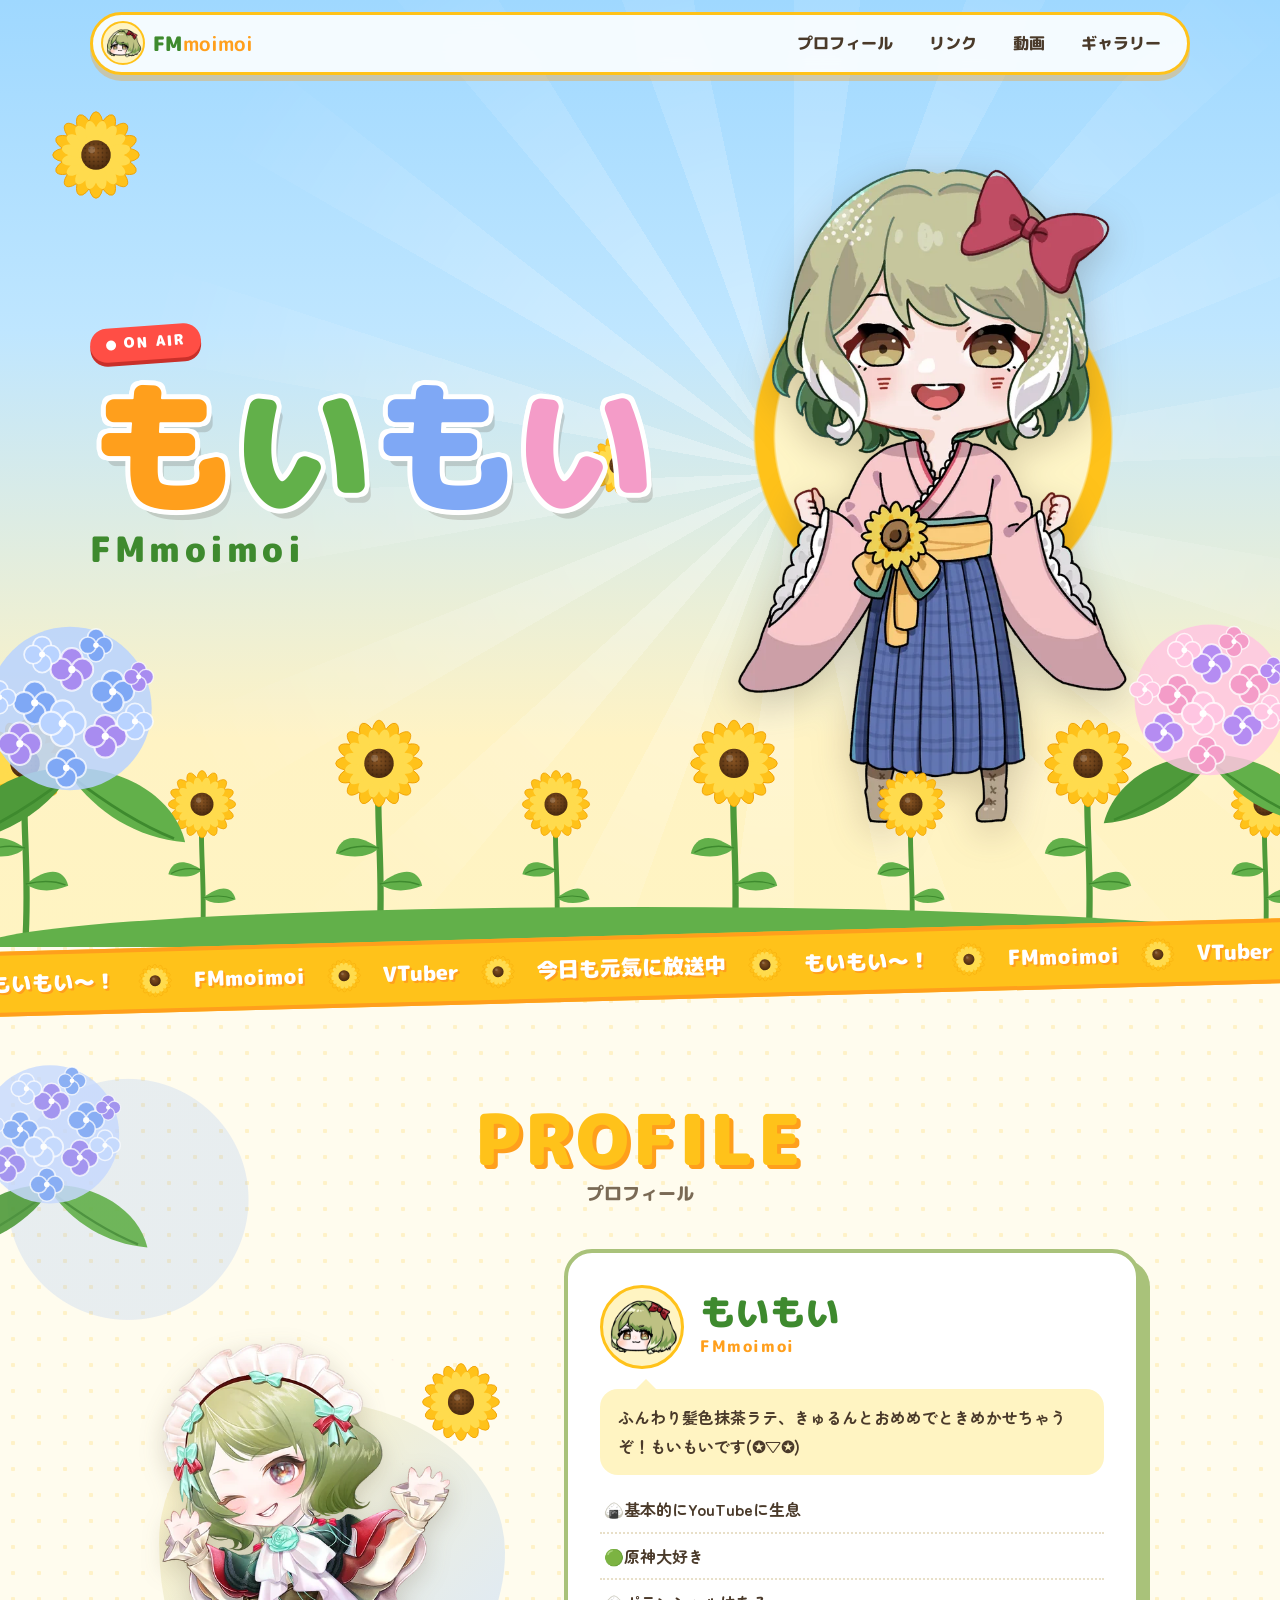
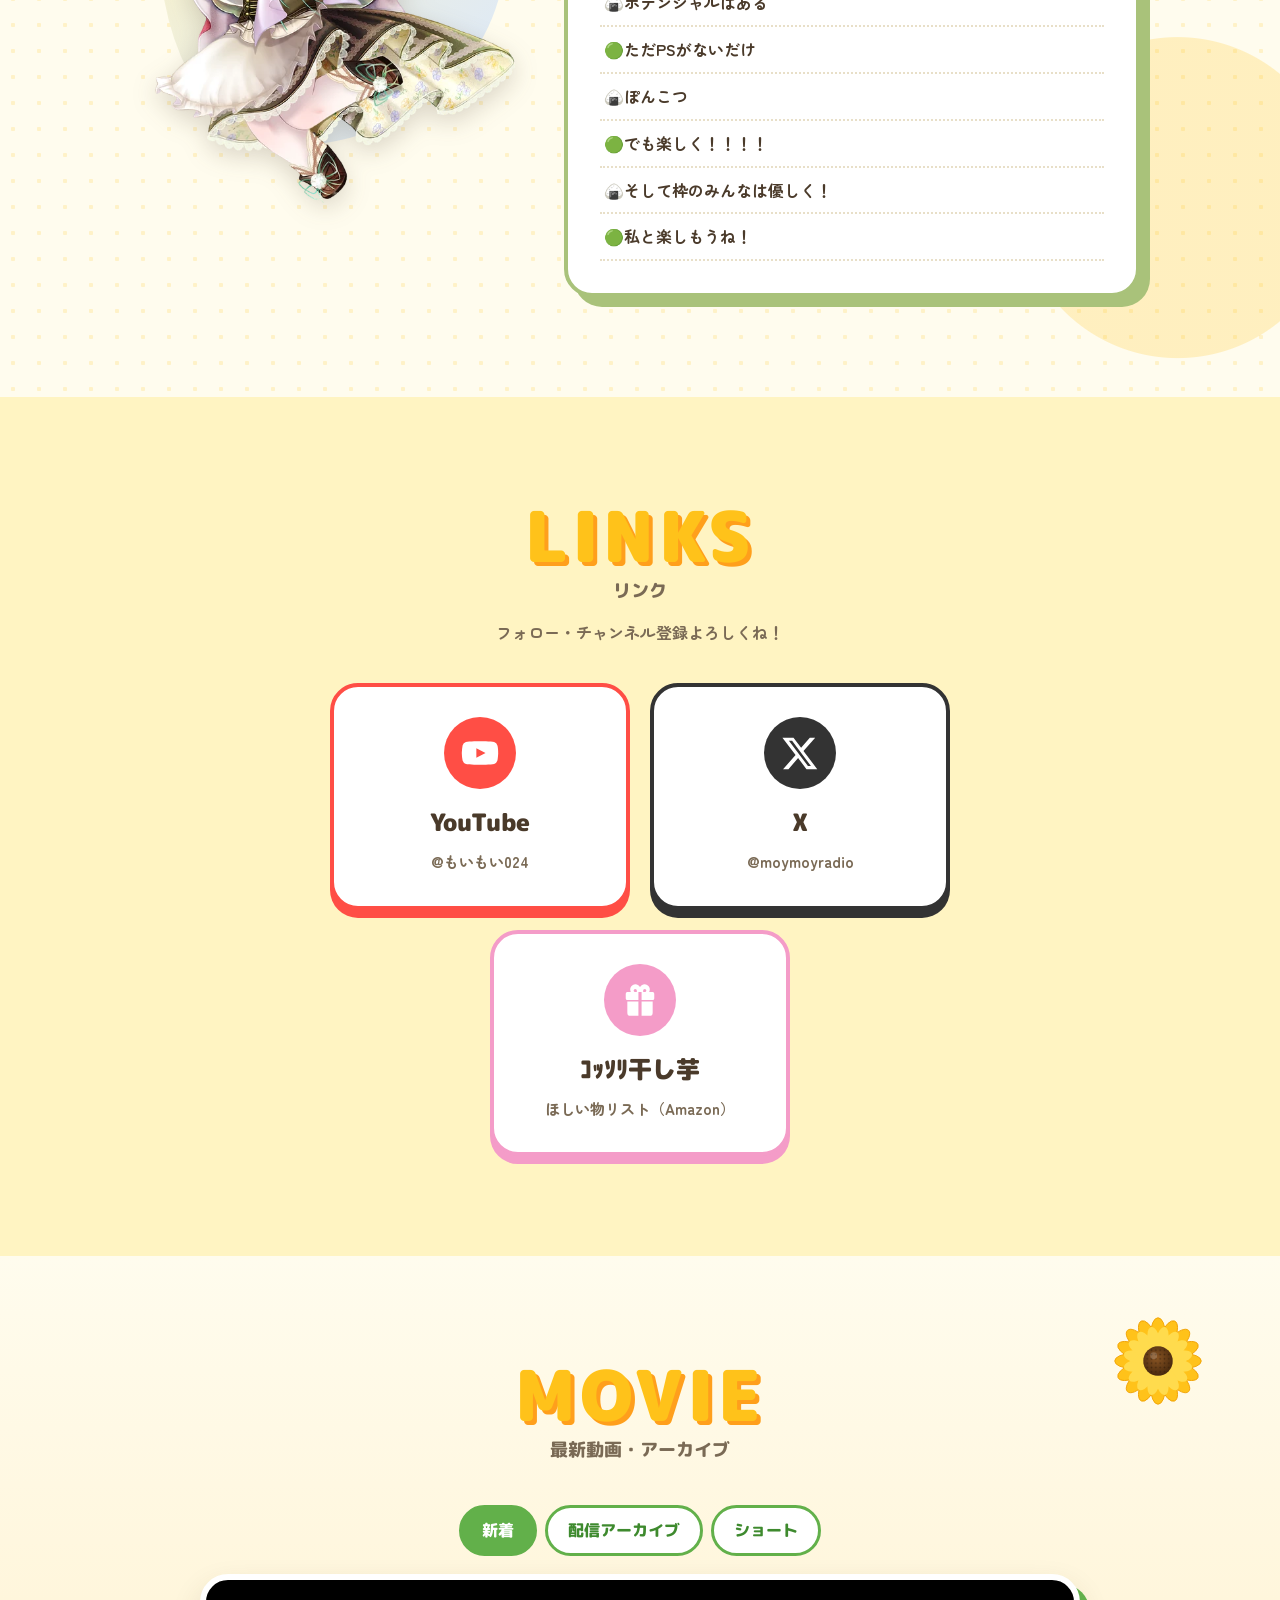
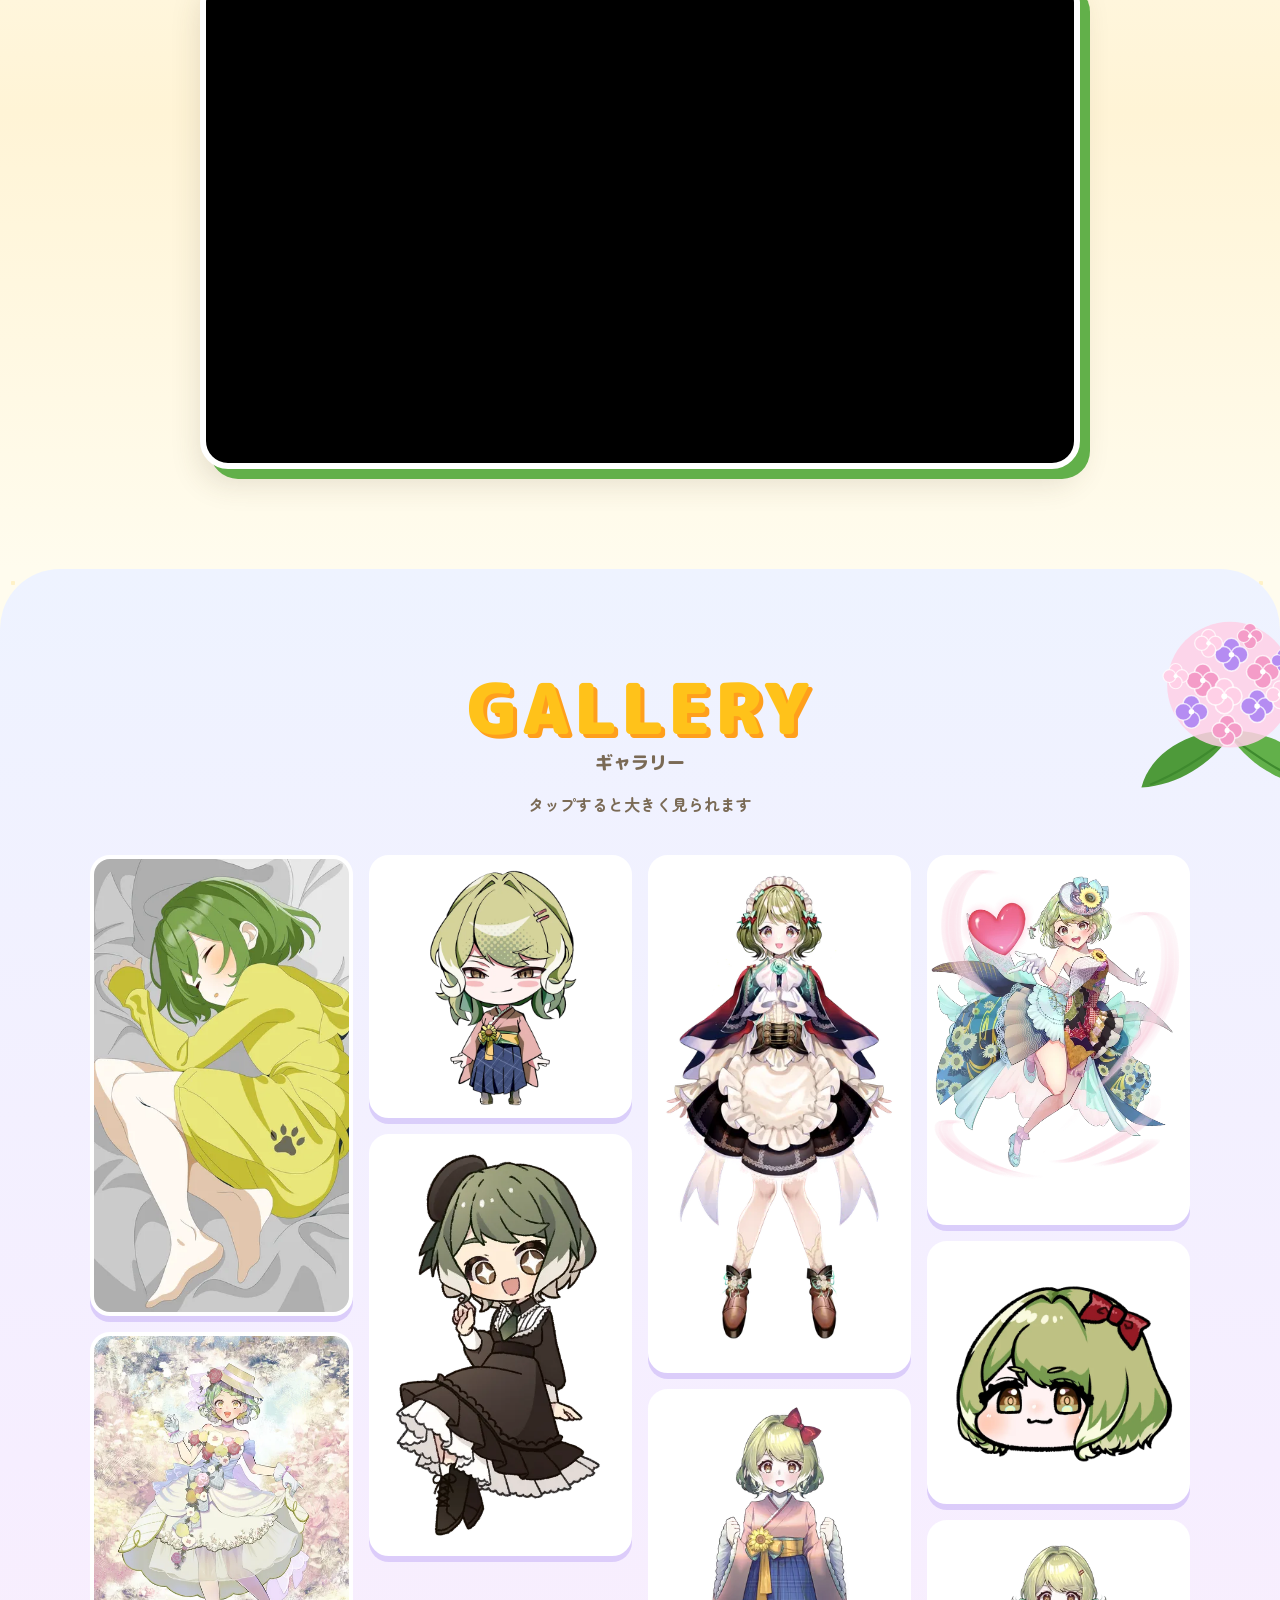
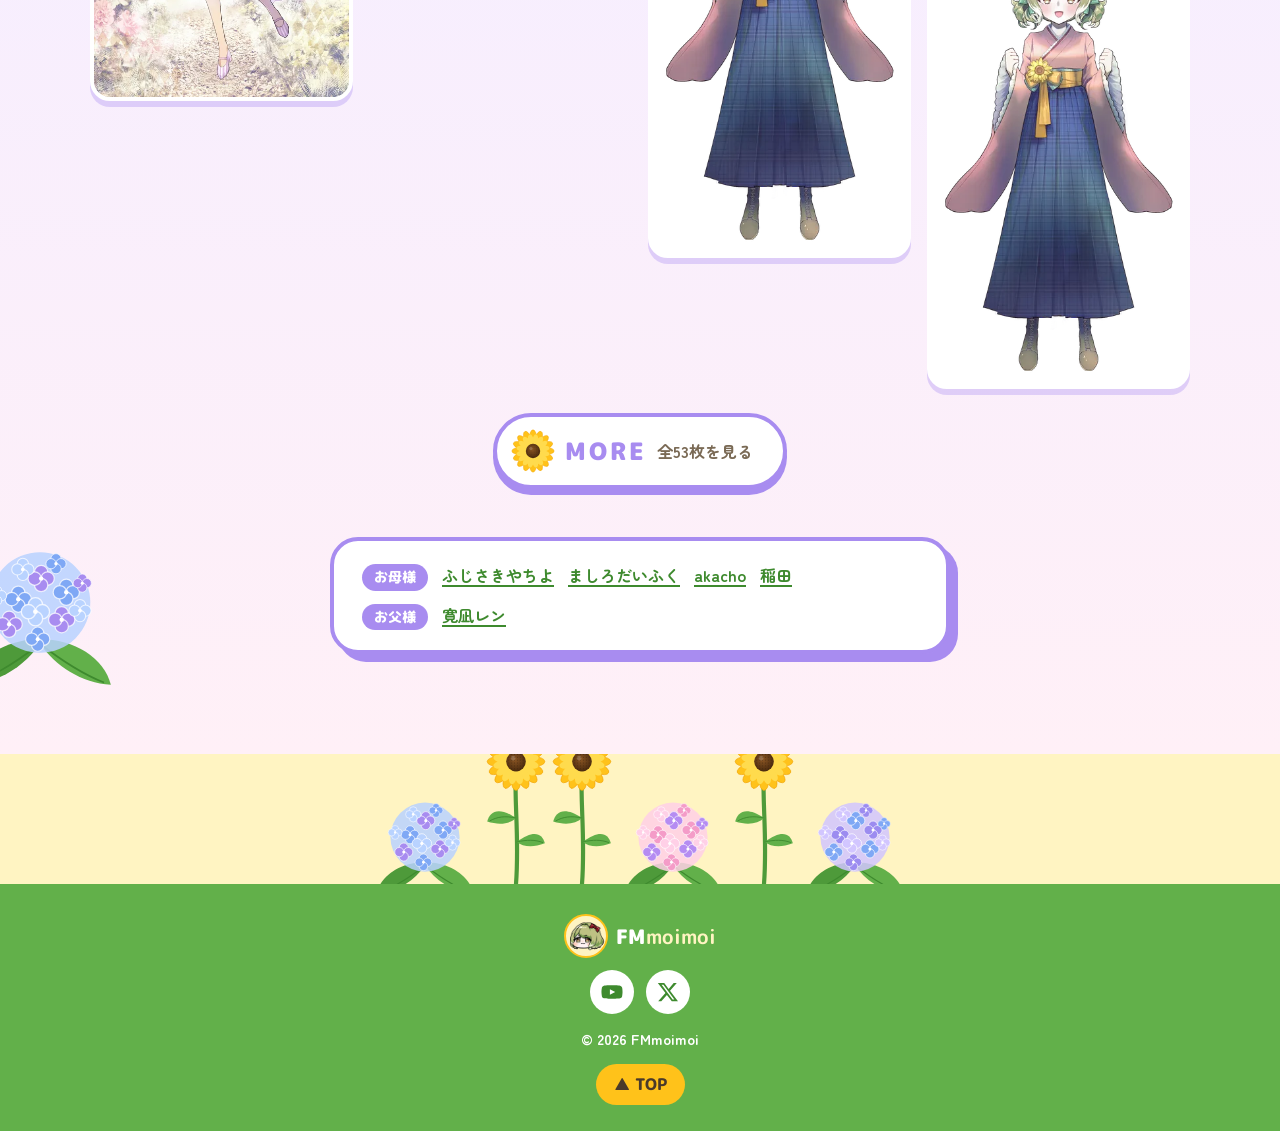
==== index.html @ 2fd73c46 "iPhoneの画面の上下まで背景を広げる Co-Authored-By: Claude Opus 5.5 <noreply@anthropic.com>" ====
<!DOCTYPE html>
<html lang="ja">
<head>
  <meta charset="UTF-8">
  <meta name="viewport" content="width=device-width, initial-scale=1.0, viewport-fit=cover">
  <title>もいもい -FMmoimoi- 公式サイト</title>
  <meta name="description" content="VTuber もいもい（FMmoimoi）の公式サイト。ひまわりのように元気に、今日もFMもいもい放送中！">
  <meta property="og:title" content="もいもい -FMmoimoi- 公式サイト">
  <meta property="og:description" content="VTuber もいもい（FMmoimoi）の公式サイト。">
  <meta property="og:type" content="website">
  <meta property="og:image" content="images/top/sticker.webp">
  <meta name="theme-color" content="#FFC93C">
  <link rel="icon" type="image/png" href="images/moimoi_icon.png">
  <link rel="apple-touch-icon" href="images/moimoi_icon.png">
  <link rel="preconnect" href="https://fonts.googleapis.com">
  <link rel="preconnect" href="https://fonts.gstatic.com" crossorigin>
  <link href="https://fonts.googleapis.com/css2?family=M+PLUS+Rounded+1c:wght@500;800;900&family=Zen+Maru+Gothic:wght@500;700&display=swap" rel="stylesheet">
  <link rel="stylesheet" href="css/style.css">
  <script src="js/gallery-data.js" defer></script>
  <script src="js/main.js" defer></script>
</head>
<body>

  <script src="js/flowers.js"></script>

  <!-- ===== ヘッダー ===== -->
  <header class="site-header">
    <a class="logo" href="#top">
      <img src="images/top/icon.webp" alt="" width="44" height="44">
      <span>FM<b>moimoi</b></span>
    </a>
    <button class="menu-btn" aria-label="メニュー" aria-expanded="false" aria-controls="nav">
      <span></span><span></span><span></span>
    </button>
    <nav id="nav" class="nav">
      <a href="#profile">プロフィール</a>
      <a href="#links">リンク</a>
      <a href="#movie">動画</a>
      <a href="gallery.html">ギャラリー</a>
    </nav>
  </header>

  <main id="top">

    <!-- ===== ヒーロー ===== -->
    <section class="hero">
      <div class="sun-rays" aria-hidden="true"></div>
      <div class="petal-rain" aria-hidden="true"></div>

      <svg class="hy hy-l" style="--ha:#7FA8F5;--hb:#A88CF0;--hc:#B9D3FF" aria-hidden="true"><use href="#hydrangea"/></svg>
      <svg class="hy hy-r" style="--ha:#F49CC8;--hb:#B58CF2;--hc:#FFC6E2" aria-hidden="true"><use href="#hydrangea"/></svg>
      <svg class="spin-flower sf-1" aria-hidden="true"><use href="#sunflower"/></svg>
      <svg class="spin-flower sf-2" aria-hidden="true"><use href="#sunflower"/></svg>

      <div class="hero-inner">
        <div class="hero-text">
          <!-- 押すとYouTubeの配信ページへ（配信中ならその配信、していなければ予定やチャンネルが出ます） -->
          <a class="onair" href="https://www.youtube.com/@%E3%82%82%E3%81%84%E3%82%82%E3%81%84024/live" target="_blank" rel="noopener" aria-label="YouTubeの配信ページを開く"><i></i>ON AIR</a>
          <h1 class="title" aria-label="もいもい">
            <span>も</span><span>い</span><span>も</span><span>い</span>
          </h1>
          <p class="title-en">FMmoimoi</p>
        </div>
        <div class="hero-visual">
          <div class="hero-circle"></div>
          <img src="images/top/hero.webp" alt="ひまわりの髪飾りと袴姿のもいもい" width="666" height="1100">
        </div>
      </div>

      <div class="field" aria-hidden="true">
        <svg style="--d:0s"><use href="#sunflower-plant"/></svg>
        <svg style="--d:.6s"><use href="#sunflower-plant"/></svg>
        <svg style="--d:1.1s"><use href="#sunflower-plant"/></svg>
        <svg style="--d:.3s"><use href="#sunflower-plant"/></svg>
        <svg style="--d:.9s"><use href="#sunflower-plant"/></svg>
        <svg style="--d:1.4s"><use href="#sunflower-plant"/></svg>
        <svg style="--d:.2s"><use href="#sunflower-plant"/></svg>
        <svg style="--d:.7s"><use href="#sunflower-plant"/></svg>
      </div>
    </section>

    <!-- ===== 流れる帯 ===== -->
    <div class="marquee" aria-hidden="true">
      <div class="marquee-track">
        <span>もいもい〜！</span><svg><use href="#sunflower"/></svg>
        <span>FMmoimoi</span><svg><use href="#sunflower"/></svg>
        <span>VTuber</span><svg><use href="#sunflower"/></svg>
        <span>今日も元気に放送中</span><svg><use href="#sunflower"/></svg>
        <span>もいもい〜！</span><svg><use href="#sunflower"/></svg>
        <span>FMmoimoi</span><svg><use href="#sunflower"/></svg>
        <span>VTuber</span><svg><use href="#sunflower"/></svg>
        <span>今日も元気に放送中</span><svg><use href="#sunflower"/></svg>
      </div>
    </div>

    <!-- ===== プロフィール ===== -->
    <section id="profile" class="section profile">
      <svg class="hy deco-hy-1" style="--ha:#7FA8F5;--hb:#9C8CF0;--hc:#C3D8FF" aria-hidden="true"><use href="#hydrangea"/></svg>

      <h2 class="section-title"><span class="en">PROFILE</span>プロフィール</h2>

      <div class="profile-wrap reveal">
        <div class="profile-img">
          <div class="blob"></div>
          <img src="images/top/profile_maid.webp" alt="メイド服のもいもいのちびキャラ" width="559" height="700" loading="lazy">
          <svg class="profile-sf" aria-hidden="true"><use href="#sunflower"/></svg>
        </div>

        <div class="profile-card">
          <div class="profile-head">
            <img src="images/top/icon.webp" alt="" width="84" height="84" loading="lazy">
            <div>
              <p class="profile-name">もいもい</p>
              <p class="profile-name-en">FMmoimoi</p>
            </div>
          </div>

          <p class="profile-lead">
            ふんわり髪色抹茶ラテ、きゅるんとおめめでときめかせちゃうぞ！もいもいです(✪▽✪)
          </p>

          <ul class="profile-list">
            <li>🍙基本的にYouTubeに生息</li>
            <li>🟢原神大好き</li>
            <li>🍙ポテンシャルはある</li>
            <li>🟢ただPSがないだけ</li>
            <li>🍙ぽんこつ</li>
            <li>🟢でも楽しく！！！！</li>
            <li>🍙そして枠のみんなは優しく！</li>
            <li>🟢私と楽しもうね！</li>
          </ul>
        </div>
      </div>
    </section>

    <!-- ===== リンク ===== -->
    <section id="links" class="section links">
      <h2 class="section-title"><span class="en">LINKS</span>リンク</h2>
      <p class="section-sub">フォロー・チャンネル登録よろしくね！</p>

      <div class="link-cards">
        <a class="link-card lc-yt reveal" href="https://www.youtube.com/@%E3%82%82%E3%81%84%E3%82%82%E3%81%84024" target="_blank" rel="noopener">
          <span class="lc-icon"><svg viewBox="0 0 24 24" aria-hidden="true"><path d="M23 7.2a3 3 0 0 0-2.1-2.1C19 4.6 12 4.6 12 4.6s-7 0-8.9.5A3 3 0 0 0 1 7.2 31 31 0 0 0 .5 12a31 31 0 0 0 .5 4.8 3 3 0 0 0 2.1 2.1c1.9.5 8.9.5 8.9.5s7 0 8.9-.5a3 3 0 0 0 2.1-2.1c.4-1.6.5-4.8.5-4.8s0-3.2-.5-4.8ZM9.7 15V9l5.8 3-5.8 3Z"/></svg></span>
          <span class="lc-name">YouTube</span>
          <span class="lc-id">@もいもい024</span>
        </a>
        <a class="link-card lc-x reveal" href="https://x.com/moymoyradio" target="_blank" rel="noopener">
          <span class="lc-icon"><svg viewBox="0 0 24 24" aria-hidden="true"><path d="M18.2 2.3h3.4l-7.4 8.4 8.7 11.5h-6.8l-5.3-7-6.1 7H1.3l7.9-9L.9 2.3h7l4.8 6.4 5.5-6.4Zm-1.2 17.9h1.9L7 4.2H5l12 16Z"/></svg></span>
          <span class="lc-name">X</span>
          <span class="lc-id">@moymoyradio</span>
        </a>
        <a class="link-card lc-wish reveal" href="https://x.gd/JdS5H" target="_blank" rel="noopener">
          <span class="lc-icon"><svg viewBox="0 0 24 24" aria-hidden="true"><path d="M20 7h-2.2A3 3 0 0 0 12 3.8 3 3 0 0 0 6.2 7H4a1 1 0 0 0-1 1v3a1 1 0 0 0 1 1h7V7h2v5h7a1 1 0 0 0 1-1V8a1 1 0 0 0-1-1Zm-11 0a1 1 0 1 1 1-1v1H9Zm6 0h-1V6a1 1 0 1 1 1 1ZM4 13v7a2 2 0 0 0 2 2h5v-9H4Zm9 9h5a2 2 0 0 0 2-2v-7h-7v9Z"/></svg></span>
          <span class="lc-name">ｺｯｿﾘ干し芋</span>
          <span class="lc-id">ほしい物リスト（Amazon）</span>
        </a>
      </div>
    </section>

    <!-- ===== 最新動画・アーカイブ ===== -->
    <section id="movie" class="section movie">
      <svg class="spin-flower movie-sf" aria-hidden="true"><use href="#sunflower"/></svg>

      <h2 class="section-title"><span class="en">MOVIE</span>最新動画・アーカイブ</h2>

      <div class="movie-wrap reveal">
        <div class="movie-tabs" role="tablist">
          <button role="tab" aria-selected="true" data-list="UUyjsRdrsaSnS6VuK6inPHkw">新着</button>
          <button role="tab" aria-selected="false" data-list="UULVyjsRdrsaSnS6VuK6inPHkw">配信アーカイブ</button>
          <button role="tab" aria-selected="false" data-list="UUSHyjsRdrsaSnS6VuK6inPHkw">ショート</button>
        </div>
        <div class="movie-frame">
          <iframe src="https://www.youtube-nocookie.com/embed/videoseries?list=UUyjsRdrsaSnS6VuK6inPHkw"
                  title="もいもいの最新動画" loading="lazy"
                  allow="accelerometer; autoplay; clipboard-write; encrypted-media; gyroscope; picture-in-picture; web-share"
                  referrerpolicy="strict-origin-when-cross-origin" allowfullscreen></iframe>
        </div>
      </div>
    </section>

    <!-- ===== ギャラリー ===== -->
    <section id="gallery" class="section gallery">
      <svg class="hy deco-hy-2" style="--ha:#F49CC8;--hb:#B58CF2;--hc:#FFD0E7" aria-hidden="true"><use href="#hydrangea"/></svg>
      <svg class="hy deco-hy-3" style="--ha:#7FA8F5;--hb:#A88CF0;--hc:#B9D3FF" aria-hidden="true"><use href="#hydrangea"/></svg>

      <h2 class="section-title"><span class="en">GALLERY</span>ギャラリー</h2>
      <p class="section-sub">タップすると大きく見られます</p>

      <!-- ここには images/gallery/picup の画像が自動で並びます（全部は gallery.html） -->
      <div class="gallery-grid" data-show="pickup"></div>

      <div class="gallery-more">
        <a class="more-btn" href="gallery.html">
          <svg aria-hidden="true"><use href="#sunflower"/></svg>
          <span class="more-label">MORE</span>
          <span class="more-sub">もっと見る</span>
        </a>
      </div>

      <!-- お母様（イラスト）・お父様（Live2D）。名前を押すとその方のXが開きます -->
      <div class="credit-card">
        <dl class="profile-credit">
          <dt>お母様</dt>
          <dd>
            <a href="https://x.com/FujisakiYachiyo" target="_blank" rel="noopener">ふじさきやちよ</a>
            <a href="https://x.com/daaaaaaaaifuku" target="_blank" rel="noopener">ましろだいふく</a>
            <a href="https://vgen.co/akacho0901" target="_blank" rel="noopener">akacho</a>
            <a href="https://x.com/le_riz_brun" target="_blank" rel="noopener">稲田</a>
          </dd>
          <dt>お父様</dt>
          <dd>
            <a href="https://x.com/renkannagi_c" target="_blank" rel="noopener">寛凪レン</a>
          </dd>
        </dl>
      </div>
    </section>

  </main>

  <!-- ===== フッター ===== -->
  <footer class="site-footer">
    <div class="footer-flowers" aria-hidden="true">
      <svg class="hy" style="--ha:#7FA8F5;--hb:#A88CF0;--hc:#B9D3FF"><use href="#hydrangea"/></svg>
      <svg class="fp"><use href="#sunflower-plant"/></svg>
      <svg class="fp"><use href="#sunflower-plant"/></svg>
      <svg class="hy" style="--ha:#F49CC8;--hb:#B58CF2;--hc:#FFD0E7"><use href="#hydrangea"/></svg>
      <svg class="fp"><use href="#sunflower-plant"/></svg>
      <svg class="hy" style="--ha:#9C8CF0;--hb:#7FA8F5;--hc:#D2C6FF"><use href="#hydrangea"/></svg>
    </div>
    <div class="footer-body">
      <a class="logo" href="#top">
        <img src="images/top/icon.webp" alt="" width="44" height="44">
        <span>FM<b>moimoi</b></span>
      </a>
      <div class="footer-sns">
        <a href="https://www.youtube.com/@%E3%82%82%E3%81%84%E3%82%82%E3%81%84024" target="_blank" rel="noopener" aria-label="YouTube"><svg viewBox="0 0 24 24" aria-hidden="true"><path d="M23 7.2a3 3 0 0 0-2.1-2.1C19 4.6 12 4.6 12 4.6s-7 0-8.9.5A3 3 0 0 0 1 7.2 31 31 0 0 0 .5 12a31 31 0 0 0 .5 4.8 3 3 0 0 0 2.1 2.1c1.9.5 8.9.5 8.9.5s7 0 8.9-.5a3 3 0 0 0 2.1-2.1c.4-1.6.5-4.8.5-4.8s0-3.2-.5-4.8ZM9.7 15V9l5.8 3-5.8 3Z"/></svg></a>
        <a href="https://x.com/moymoyradio" target="_blank" rel="noopener" aria-label="X"><svg viewBox="0 0 24 24" aria-hidden="true"><path d="M18.2 2.3h3.4l-7.4 8.4 8.7 11.5h-6.8l-5.3-7-6.1 7H1.3l7.9-9L.9 2.3h7l4.8 6.4 5.5-6.4Zm-1.2 17.9h1.9L7 4.2H5l12 16Z"/></svg></a>
      </div>
      <p class="copy">© 2026 FMmoimoi</p>
      <a class="to-top" href="#top">▲ TOP</a>
    </div>
  </footer>

  <!-- 拡大表示 -->
  <dialog class="lightbox" aria-label="画像の拡大表示">
    <button class="lb-close" aria-label="閉じる">×</button>
    <button class="lb-nav lb-prev" aria-label="前の画像">‹</button>
    <img src="" alt="">
    <button class="lb-nav lb-next" aria-label="次の画像">›</button>
  </dialog>
</body>
</html>
---- css/style.css ----
/* =========================================================
   もいもい -FMmoimoi- 公式サイト
   テーマ：ひまわり × あじさい × 元気いっぱい
   ========================================================= */

:root {
  --sun: #FFC21A;
  --sun-deep: #FF9F1C;
  --sun-pale: #FFF4C2;
  --leaf: #62B04A;
  --leaf-deep: #3E8A2E;
  --moi: #A9C27A;          /* もいもいの髪色 */
  --hy-blue: #7FA8F5;
  --hy-purple: #A88CF0;
  --hy-pink: #F49CC8;
  --sky: #BFE6FF;
  --cream: #FFFCEE;
  --ink: #4A3A2A;
  --ink-soft: #7A6A55;
  --white: #fff;
  --radius: 28px;
  --font-round: "M PLUS Rounded 1c", "Zen Maru Gothic", sans-serif;
  --font-body: "Zen Maru Gothic", "M PLUS Rounded 1c", sans-serif;
}

*, *::before, *::after { box-sizing: border-box; }
* { margin: 0; padding: 0; }

html { scroll-behavior: smooth; scroll-padding-top: 80px; }

/* スクロールバーを隠す（スクロール自体はできる） */
* { scrollbar-width: none; -ms-overflow-style: none; }
*::-webkit-scrollbar { display: none; }

body {
  font-family: var(--font-body);
  color: var(--ink);
  background-color: var(--cream);
  background-image: radial-gradient(rgba(255, 194, 26, .18) 2px, transparent 2.5px);
  background-size: 26px 26px;
  line-height: 1.8;
  overflow-x: hidden;
}

/* 斜めの帯などが横にはみ出した分を切り取る（iPhoneは body だけだと横にずらせてしまうため） */
main { overflow-x: hidden; overflow-x: clip; }

img { max-width: 100%; height: auto; display: block; }
a { color: inherit; }
button { font: inherit; color: inherit; cursor: pointer; }

/* ---------- ヘッダー ---------- */
.site-header {
  position: fixed;
  top: calc(12px + env(safe-area-inset-top)); left: 50%;
  transform: translateX(-50%);
  width: min(1100px, calc(100% - 24px));
  z-index: 50;
  display: flex;
  align-items: center;
  justify-content: space-between;
  padding: 6px 10px 6px 8px;
  background: rgba(255, 255, 255, .88);
  backdrop-filter: blur(10px);
  border: 3px solid var(--sun);
  border-radius: 999px;
  box-shadow: 0 6px 0 rgba(255, 159, 28, .35);
}

.logo {
  display: flex;
  align-items: center;
  gap: 8px;
  text-decoration: none;
  font-family: var(--font-round);
  font-weight: 900;
  font-size: 1.25rem;
  color: var(--leaf-deep);
  letter-spacing: .02em;
}
.logo img {
  width: 44px; height: 44px;
  border-radius: 50%;
  background: var(--sun-pale);
  border: 2px solid var(--sun);
}
.logo b { color: var(--sun-deep); }

.nav { display: flex; gap: 4px; align-items: center; }
.nav a {
  font-family: var(--font-round);
  font-weight: 800;
  text-decoration: none;
  padding: 8px 16px;
  border-radius: 999px;
  transition: background .2s, transform .2s;
}
.nav a:hover { background: var(--sun-pale); transform: translateY(-2px); }

.menu-btn {
  display: none;
  width: 46px; height: 46px;
  border: none;
  background: var(--sun);
  border-radius: 50%;
  position: relative;
}
.menu-btn span {
  position: absolute; left: 13px;
  width: 20px; height: 3px;
  background: #fff;
  border-radius: 3px;
  transition: transform .3s, opacity .3s;
}
.menu-btn span:nth-child(1) { top: 15px; }
.menu-btn span:nth-child(2) { top: 22px; }
.menu-btn span:nth-child(3) { top: 29px; }
.menu-btn[aria-expanded="true"] span:nth-child(1) { transform: translateY(7px) rotate(45deg); }
.menu-btn[aria-expanded="true"] span:nth-child(2) { opacity: 0; }
.menu-btn[aria-expanded="true"] span:nth-child(3) { transform: translateY(-7px) rotate(-45deg); }

/* ---------- ヒーロー ---------- */
.hero {
  position: relative;
  min-height: 100svh;
  padding: calc(110px + env(safe-area-inset-top)) 20px 0;
  background: linear-gradient(180deg, #9FD8FF 0%, var(--sky) 35%, #FFF3C4 78%, var(--sun-pale) 100%);
  overflow: hidden;
  display: flex;
  flex-direction: column;
}

.sun-rays {
  position: absolute;
  top: 50%; left: 62%;
  width: 1600px; height: 1600px;
  margin: -800px 0 0 -800px;
  background: repeating-conic-gradient(rgba(255, 255, 255, .35) 0 8deg, transparent 8deg 20deg);
  -webkit-mask-image: radial-gradient(circle, #000 0, transparent 60%);
          mask-image: radial-gradient(circle, #000 0, transparent 60%);
  animation: spin 60s linear infinite;
  pointer-events: none;
}

.hero-inner {
  position: relative;
  z-index: 3;
  flex: 1;
  width: min(1100px, 100%);
  margin: 0 auto;
  display: grid;
  grid-template-columns: 1.1fr 1fr;
  align-items: center;
  gap: 20px;
}

.onair {
  display: inline-flex;
  align-items: center;
  gap: 8px;
  font-family: var(--font-round);
  font-weight: 900;
  font-size: .9rem;
  letter-spacing: .15em;
  color: #fff;
  background: #FF4E45;
  padding: 4px 16px;
  border-radius: 999px;
  box-shadow: 0 4px 0 #c9302a;
  transform: rotate(-4deg);
  text-decoration: none;
  transition: transform .15s;
}
.onair:hover { transform: rotate(-4deg) translateY(-2px) scale(1.05); }
.onair i {
  width: 10px; height: 10px;
  border-radius: 50%;
  background: #fff;
  animation: blink 1.2s steps(2) infinite;
}

.title {
  font-family: var(--font-round);
  font-weight: 900;
  font-size: clamp(4.2rem, 13vw, 9rem);
  line-height: 1.05;
  margin-top: 10px;
  display: flex;
  letter-spacing: -.02em;
}
.title span {
  display: inline-block;
  color: var(--c);
  -webkit-text-stroke: 0;
  text-shadow:
    0 0 0 #fff,
    4px 4px 0 #fff, -4px 4px 0 #fff, 4px -4px 0 #fff, -4px -4px 0 #fff,
    0 5px 0 #fff, 5px 0 0 #fff, 0 -5px 0 #fff, -5px 0 0 #fff,
    6px 10px 0 rgba(74, 58, 42, .18);
  animation: bounce 2.4s ease-in-out infinite;
  animation-delay: var(--d);
}
.title span:nth-child(1) { --c: var(--sun-deep); --d: 0s; }
.title span:nth-child(2) { --c: var(--leaf); --d: .15s; }
.title span:nth-child(3) { --c: var(--hy-blue); --d: .3s; }
.title span:nth-child(4) { --c: var(--hy-pink); --d: .45s; }
.title span:hover { animation: jump .5s ease; }

.title-en {
  font-family: var(--font-round);
  font-weight: 900;
  font-size: clamp(1.4rem, 3.4vw, 2.2rem);
  color: var(--leaf-deep);
  letter-spacing: .12em;
  margin-top: -4px;
}

.hero-visual {
  position: relative;
  align-self: end;
  justify-self: center;
  width: min(440px, 100%);
}
.hero-circle {
  position: absolute;
  left: 50%; top: 18%;
  width: 92%; aspect-ratio: 1;
  transform: translateX(-50%);
  border-radius: 50%;
  background: radial-gradient(circle, #FFF6C8 0 55%, var(--sun) 56% 62%, transparent 63%);
  animation: pulse 3s ease-in-out infinite;
}
.hero-visual img {
  position: relative;
  width: 100%;
  margin-bottom: -40px;
  filter: drop-shadow(0 10px 18px rgba(74, 58, 42, .25));
  animation: float 4s ease-in-out infinite;
}

/* ひまわり畑 */
.field {
  position: relative;
  z-index: 4;
  display: flex;
  justify-content: space-between;
  align-items: flex-end;
  height: 150px;
  margin: 0 -40px;
  pointer-events: none;
}
.field::after {
  content: "";
  position: absolute;
  left: 0; right: 0; bottom: 0;
  height: 40px;
  background: var(--leaf);
  border-radius: 50% 50% 0 0 / 100% 100% 0 0;
}
.field svg {
  width: 90px; height: 234px;
  flex-shrink: 0;
  transform-origin: 50% 100%;
  animation: sway 3s ease-in-out infinite;
  animation-delay: var(--d);
}
.field svg:nth-child(even) { width: 70px; height: 182px; }

/* 回るひまわり・あじさい（装飾） */
.spin-flower { position: absolute; z-index: 2; animation: spin 14s linear infinite; }
.sf-1 { width: 90px; height: 90px; top: 110px; left: 4%; }
.sf-2 { width: 60px; height: 60px; top: 46%; left: 46%; animation-duration: 10s; animation-direction: reverse; }

.hy { position: absolute; animation: wobble 5s ease-in-out infinite; }
.hy-l { width: 260px; height: 260px; left: -60px; bottom: 90px; z-index: 5; }
.hy-r { width: 240px; height: 240px; right: -50px; bottom: 110px; z-index: 5; animation-delay: -2s; }

/* 舞う花びら */
.petal-rain { position: absolute; inset: 0; z-index: 2; pointer-events: none; overflow: hidden; }
.petal-rain i {
  position: absolute;
  top: -30px;
  width: 14px; height: 22px;
  border-radius: 50% 50% 50% 50% / 70% 70% 30% 30%;
  opacity: .9;
  animation: fall linear infinite;
}

/* ---------- 流れる帯 ---------- */
.marquee {
  background: var(--sun);
  border-block: 4px solid var(--sun-deep);
  overflow: hidden;
  transform: rotate(-1.5deg);
  margin: -12px -10px 0;
  position: relative;
  z-index: 6;
}
.marquee-track {
  display: flex;
  align-items: center;
  gap: 22px;
  width: max-content;
  padding: 10px 0;
  animation: marquee 22s linear infinite;
}
.marquee span {
  font-family: var(--font-round);
  font-weight: 900;
  font-size: 1.3rem;
  color: #fff;
  text-shadow: 2px 2px 0 var(--sun-deep);
  white-space: nowrap;
}
.marquee svg { width: 34px; height: 34px; animation: spin 6s linear infinite; }

/* ---------- セクション共通 ---------- */
.section {
  position: relative;
  padding: 100px 20px;
  overflow: hidden;
}

.section-title {
  text-align: center;
  font-family: var(--font-round);
  font-weight: 800;
  font-size: 1.1rem;
  color: var(--ink-soft);
  margin-bottom: 40px;
  position: relative;
  z-index: 2;
}
.section-title .en {
  display: block;
  font-weight: 900;
  font-size: clamp(2.8rem, 8vw, 4.4rem);
  line-height: 1.1;
  letter-spacing: .06em;
  color: var(--sun);
  text-shadow: 4px 4px 0 var(--sun-deep);
}
.section-sub {
  text-align: center;
  margin: -28px 0 36px;
  font-weight: 700;
  color: var(--ink-soft);
  position: relative;
  z-index: 2;
}

/* ---------- プロフィール ---------- */
.profile {
  background:
    radial-gradient(circle at 10% 20%, rgba(127, 168, 245, .18) 0 120px, transparent 121px),
    radial-gradient(circle at 92% 80%, rgba(255, 194, 26, .22) 0 160px, transparent 161px);
}

.profile-wrap {
  width: min(1000px, 100%);
  margin: 0 auto;
  display: grid;
  grid-template-columns: 1fr 1.5fr;
  gap: 40px;
  align-items: center;
  position: relative;
  z-index: 2;
}

.profile-img { position: relative; display: grid; place-items: center; }
.profile-img .blob {
  position: absolute;
  width: 90%; aspect-ratio: 1;
  background: linear-gradient(135deg, var(--sun-pale), #D9E8FF);
  border-radius: 42% 58% 63% 37% / 41% 44% 56% 59%;
  animation: morph 8s ease-in-out infinite;
}
.profile-img img {
  position: relative;
  max-height: 460px;
  width: auto;
  filter: drop-shadow(0 8px 12px rgba(74, 58, 42, .2));
}
.profile-sf {
  position: absolute;
  width: 80px; height: 80px;
  right: 6%; top: 4%;
  animation: spin 12s linear infinite;
}

.profile-card {
  background: var(--white);
  border-radius: var(--radius);
  border: 4px solid var(--moi);
  box-shadow: 10px 10px 0 var(--moi);
  padding: 32px;
}
.profile-head { display: flex; align-items: center; gap: 16px; }
.profile-head img {
  width: 84px; height: 84px;
  border-radius: 50%;
  border: 3px solid var(--sun);
  background: var(--sun-pale);
}
.profile-name {
  font-family: var(--font-round);
  font-weight: 900;
  font-size: 2.2rem;
  line-height: 1.1;
  color: var(--leaf-deep);
}
.profile-name-en {
  font-family: var(--font-round);
  font-weight: 800;
  color: var(--sun-deep);
  letter-spacing: .1em;
}
.profile-lead {
  margin: 20px 0;
  font-weight: 700;
  padding: 14px 18px;
  background: var(--sun-pale);
  border-radius: 18px;
  position: relative;
}
.profile-lead::before {
  content: "";
  position: absolute;
  top: -10px; left: 36px;
  border: 10px solid transparent;
  border-top: 0;
  border-bottom-color: var(--sun-pale);
}

.profile-list {
  list-style: none;
  display: grid;
  gap: 8px;
}
.profile-list li {
  font-weight: 700;
  padding: 0 4px 8px;
  border-bottom: 2px dotted #E8DFC8;
}

/* お母様・お父様（ギャラリーのMOREの下） */
.credit-card {
  width: min(620px, 100%);
  margin: 48px auto 0;
  background: var(--white);
  border: 4px solid var(--hy-purple);
  border-radius: var(--radius);
  box-shadow: 8px 8px 0 var(--hy-purple);
  padding: 20px 28px;
  position: relative;
  z-index: 2;
}
.profile-credit {
  display: grid;
  grid-template-columns: auto 1fr;
  gap: 10px 14px;
  align-items: baseline;
}
.profile-credit dt {
  font-family: var(--font-round);
  font-weight: 800;
  font-size: .85rem;
  color: #fff;
  background: var(--hy-purple);
  padding: 1px 12px;
  border-radius: 999px;
  white-space: nowrap;
}
.profile-credit dd { display: flex; flex-wrap: wrap; gap: 4px 14px; }
.profile-credit a {
  font-weight: 700;
  color: var(--leaf-deep);
  text-decoration-thickness: 2px;
  text-underline-offset: 3px;
}

.deco-hy-1 { width: 220px; height: 220px; left: -60px; top: 40px; opacity: .9; }

/* ---------- ギャラリー ---------- */
.gallery {
  background: linear-gradient(180deg, #EEF3FF 0%, #F6EEFF 50%, #FFF0F7 100%);
  border-radius: 60px 60px 0 0;
}
.deco-hy-2 { width: 200px; height: 200px; right: -50px; top: 30px; }
.deco-hy-3 { width: 160px; height: 160px; left: -40px; bottom: 60px; animation-delay: -2.5s; }

.gallery-grid {
  width: min(1100px, 100%);
  margin: 0 auto;
  display: flex;
  align-items: flex-start;
  gap: 16px;
  position: relative;
  z-index: 2;
}
.g-col {
  flex: 1;
  min-width: 0;
  display: flex;
  flex-direction: column;
  gap: 16px;
}
.g-item {
  display: block;
  width: 100%;
  border: 4px solid var(--white);
  border-radius: 20px;
  overflow: hidden;
  background: var(--white);
  box-shadow: 0 6px 0 rgba(168, 140, 240, .35);
  transition: transform .25s, box-shadow .25s;
}
.g-item:nth-child(3n+1):hover { transform: rotate(-2deg) scale(1.03); }
.g-item:nth-child(3n+2):hover { transform: rotate(2deg) scale(1.03); }
.g-item:nth-child(3n):hover { transform: translateY(-6px) scale(1.03); }
.g-item:hover { box-shadow: 0 12px 0 rgba(255, 159, 28, .45); }
.g-item img { width: 100%; height: auto; }

/* MOREを押すまでは追加の画像を隠す */
.gallery-grid:not(.is-open) .g-extra { display: none; }
.gallery-grid.is-open .g-extra { animation: pop .4s ease; }
.gallery-more[hidden] { display: none; }

.gallery-more {
  position: relative;
  z-index: 2;
  display: flex;
  justify-content: center;
  margin-top: 24px;
}
.more-btn {
  display: inline-flex;
  align-items: center;
  gap: 10px;
  padding: 12px 30px 12px 14px;
  border: 4px solid var(--hy-purple);
  border-radius: 999px;
  background: var(--white);
  box-shadow: 0 6px 0 var(--hy-purple);
  transition: transform .15s, box-shadow .15s;
}
.more-btn:hover { transform: translateY(-3px); box-shadow: 0 9px 0 var(--hy-purple); }
.more-btn:active { transform: translateY(4px); box-shadow: 0 2px 0 var(--hy-purple); }
.more-btn svg { width: 44px; height: 44px; transition: transform .5s; }
.more-btn:hover svg { transform: rotate(90deg); }
.more-btn[aria-expanded="true"] svg { transform: rotate(180deg); }
.more-label {
  font-family: var(--font-round);
  font-weight: 900;
  font-size: 1.5rem;
  letter-spacing: .12em;
  color: var(--hy-purple);
}
.more-sub { font-weight: 700; color: var(--ink-soft); }

/* 拡大表示 */
.lightbox {
  margin: auto;
  border: none;
  background: transparent;
  max-width: 100vw;
  max-height: 100vh;
  overflow: visible;
}
.lightbox::backdrop { background: rgba(40, 30, 60, .82); backdrop-filter: blur(4px); }
.lightbox[open] img { animation: pop .3s ease; }
.lightbox img {
  max-width: min(90vw, 900px);
  max-height: 86vh;
  border-radius: 18px;
  border: 5px solid #fff;
}
.lb-close, .lb-nav {
  position: fixed;
  border: none;
  background: var(--sun);
  color: #fff;
  font-weight: 900;
  border-radius: 50%;
  width: 52px; height: 52px;
  font-size: 2rem;
  line-height: 1;
  box-shadow: 0 4px 0 var(--sun-deep);
}
.lb-close { top: 16px; right: 16px; }
.lb-nav { top: 50%; transform: translateY(-50%); }
.lb-prev { left: 12px; }
.lb-next { right: 12px; }

/* ---------- リンク ---------- */
.links {
  background: var(--sun-pale);
}
.link-cards {
  width: min(620px, 100%);
  margin: 0 auto;
  display: grid;
  grid-template-columns: repeat(2, 1fr);
  gap: 20px;
  position: relative;
  z-index: 2;
}
.link-card {
  display: flex;
  flex-direction: column;
  align-items: center;
  gap: 4px;
  padding: 30px 16px;
  border-radius: var(--radius);
  background: var(--white);
  text-decoration: none;
  border: 4px solid var(--c);
  box-shadow: 0 8px 0 var(--c);
  transition: transform .2s, box-shadow .2s;
}
.link-card:hover { transform: translateY(-6px) rotate(-1.5deg); box-shadow: 0 14px 0 var(--c); }
.lc-yt { --c: #FF4E45; }
.lc-x { --c: #333; }
.lc-wish { --c: var(--hy-pink); }
/* 枚数が奇数のときは、最後の1枚を真ん中に置く */
.link-card:last-child:nth-child(odd) { grid-column: 1 / -1; justify-self: center; width: calc(50% - 10px); }
.lc-icon {
  width: 72px; height: 72px;
  display: grid;
  place-items: center;
  border-radius: 50%;
  background: var(--c);
  margin-bottom: 8px;
}
.lc-icon svg { width: 38px; height: 38px; fill: #fff; }
.lc-name { font-family: var(--font-round); font-weight: 900; font-size: 1.5rem; }
.lc-id { font-weight: 700; color: var(--ink-soft); font-size: .95rem; }

/* ---------- 最新動画 ---------- */
.movie { background: linear-gradient(180deg, var(--cream), #FFF4D6 50%, var(--cream)); }
.movie-sf { width: 90px; height: 90px; right: 6%; top: 60px; }
.movie-wrap {
  width: min(880px, 100%);
  margin: 0 auto;
  position: relative;
  z-index: 2;
}
.movie-tabs {
  display: flex;
  flex-wrap: wrap;
  justify-content: center;
  gap: 8px;
  margin-bottom: 18px;
}
.movie-tabs button {
  font-family: var(--font-round);
  font-weight: 800;
  padding: 8px 20px;
  border-radius: 999px;
  border: 3px solid var(--leaf);
  background: var(--white);
  color: var(--leaf-deep);
  transition: background .2s, color .2s, transform .2s;
}
.movie-tabs button:hover { transform: translateY(-2px); }
.movie-tabs button[aria-selected="true"] { background: var(--leaf); color: #fff; }
.movie-frame {
  aspect-ratio: 16 / 9;
  border-radius: var(--radius);
  overflow: hidden;
  border: 6px solid var(--white);
  background: #000;
  box-shadow: 10px 10px 0 var(--leaf), 0 14px 30px rgba(74, 58, 42, .15);
}
.movie-frame iframe { width: 100%; height: 100%; border: 0; display: block; }

/* ---------- 下層ページの見出し ---------- */
.page-hero {
  position: relative;
  padding: calc(130px + env(safe-area-inset-top)) 20px 0;
  min-height: 380px;
  background: linear-gradient(180deg, #9FD8FF 0%, var(--sky) 45%, #FFF3C4 100%);
  overflow: hidden;
  display: flex;
  flex-direction: column;
  justify-content: space-between;
}
.page-hero .hy-l { width: 180px; height: 180px; left: -40px; bottom: 30px; }
.page-hero .hy-r { width: 170px; height: 170px; right: -40px; bottom: 40px; }
.page-title {
  position: relative;
  z-index: 5;
  text-align: center;
  font-family: var(--font-round);
  font-weight: 800;
  font-size: 1.15rem;
  color: var(--leaf-deep);
}
.page-title .en {
  display: block;
  font-weight: 900;
  font-size: clamp(3rem, 10vw, 5.6rem);
  line-height: 1.05;
  letter-spacing: .06em;
  color: var(--sun);
  text-shadow: 4px 4px 0 #fff, -4px 4px 0 #fff, 4px -4px 0 #fff, -4px -4px 0 #fff, 7px 9px 0 var(--sun-deep);
}
.field-mini { height: 110px; margin-top: 20px; }
.field-mini svg { width: 64px; height: 166px; }
.field-mini svg:nth-child(even) { width: 50px; height: 130px; }

.nav a[aria-current="page"] { background: var(--sun-pale); color: var(--sun-deep); }

.gallery-page { border-radius: 0; padding-top: 60px; }
.gallery-page .section-sub { margin-top: 0; }
.more-btn { text-decoration: none; color: inherit; }
.more-sub-back { font-weight: 700; color: var(--ink-soft); }

/* ---------- フッター ---------- */
.site-footer { background: var(--sun-pale); }
.footer-flowers {
  display: flex;
  justify-content: center;
  align-items: flex-end;
  gap: 6px;
  height: 130px;
  overflow: hidden;
}
.footer-flowers .hy { position: static; width: 110px; height: 110px; margin-bottom: -16px; }
.footer-flowers .fp { width: 60px; height: 156px; transform-origin: 50% 100%; animation: sway 3s ease-in-out infinite; }
.footer-flowers .fp:nth-of-type(odd) { animation-delay: -1.2s; }

.footer-body {
  background: var(--leaf);
  color: #fff;
  text-align: center;
  padding: 30px 20px calc(26px + env(safe-area-inset-bottom));
  display: grid;
  justify-items: center;
  gap: 6px;
}
.footer-body .logo { color: #fff; }
.footer-body .logo b { color: var(--sun-pale); }
.footer-sns { display: flex; gap: 12px; margin: 6px 0; }
.footer-sns a {
  width: 44px; height: 44px;
  display: grid;
  place-items: center;
  border-radius: 50%;
  background: #fff;
  color: var(--leaf-deep);
  transition: transform .15s;
}
.footer-sns a:hover { transform: translateY(-3px); }
.footer-sns svg { width: 22px; height: 22px; fill: currentColor; }
.copy { font-weight: 700; font-size: .9rem; }
.to-top {
  font-family: var(--font-round);
  font-weight: 800;
  text-decoration: none;
  background: var(--sun);
  color: var(--ink);
  padding: 6px 18px;
  border-radius: 999px;
  margin-top: 6px;
}

/* ---------- スクロールで出てくる ---------- */
.reveal { opacity: 0; transform: translateY(40px) scale(.96); transition: opacity .6s ease, transform .6s cubic-bezier(.34, 1.56, .64, 1); }
.reveal.is-in { opacity: 1; transform: none; }
.g-item.reveal.is-in:hover { transition: transform .25s, box-shadow .25s; }

/* ---------- アニメーション ---------- */
@keyframes spin { to { transform: rotate(360deg); } }
@keyframes blink { 50% { opacity: 0; } }
@keyframes bounce {
  0%, 60%, 100% { transform: translateY(0) rotate(0); }
  20% { transform: translateY(-18px) rotate(-4deg); }
  40% { transform: translateY(0) rotate(3deg); }
}
@keyframes jump { 50% { transform: translateY(-30px) scale(1.15) rotate(8deg); } }
@keyframes float { 50% { transform: translateY(-14px); } }
@keyframes pulse { 50% { transform: translateX(-50%) scale(1.05); } }
@keyframes sway { 0%, 100% { transform: rotate(-4deg); } 50% { transform: rotate(4deg); } }
@keyframes wobble { 0%, 100% { transform: rotate(-5deg) scale(1); } 50% { transform: rotate(5deg) scale(1.05); } }
@keyframes marquee { to { transform: translateX(-50%); } }
@keyframes morph {
  0%, 100% { border-radius: 42% 58% 63% 37% / 41% 44% 56% 59%; }
  50% { border-radius: 58% 42% 38% 62% / 55% 60% 40% 45%; }
}
@keyframes fall {
  from { transform: translate(0, 0) rotate(0); }
  to { transform: translate(var(--dx, 60px), 110vh) rotate(720deg); }
}
@keyframes pop { from { transform: scale(.85); opacity: 0; } }

@media (prefers-reduced-motion: reduce) {
  *, *::before, *::after { animation: none !important; transition: none !important; }
  html { scroll-behavior: auto; }
  .reveal { opacity: 1; transform: none; }
}

/* ---------- タブレット ---------- */
@media (max-width: 900px) {
  .menu-btn { display: block; }
  .nav {
    position: absolute;
    top: calc(100% + 10px); left: 0; right: 0;
    flex-direction: column;
    align-items: stretch;
    background: #fff;
    border: 3px solid var(--sun);
    border-radius: 24px;
    padding: 10px;
    box-shadow: 0 6px 0 rgba(255, 159, 28, .35);
    opacity: 0;
    visibility: hidden;
    transform: translateY(-10px);
    transition: opacity .25s, transform .25s, visibility .25s;
  }
  .nav.open { opacity: 1; visibility: visible; transform: none; }
  .nav a { text-align: center; padding: 12px; }

  /* 縦1列のときは、流れる帯までがちょうど1画面に収まるように、キャラ画像を残りの高さに合わせて縮める */
  .hero { height: calc(100svh - 60px); min-height: 520px; }
  .hero-inner { display: flex; flex-direction: column; align-items: center; text-align: center; padding-top: 10px; gap: 0; min-height: 0; }
  .hero-text { display: flex; flex-direction: column; align-items: center; }
  .hero-visual { flex: 1; min-height: 0; width: 100%; display: flex; justify-content: center; }
  .hero-visual img { width: auto; height: 100%; max-width: 100%; object-fit: contain; object-position: bottom; }
  .hero-circle { width: auto; height: 62%; }
  .sun-rays { left: 50%; top: 70%; }
  .sf-2 { display: none; }
  .profile-wrap { grid-template-columns: 1fr; }
  .profile-img img { max-height: 340px; }
  .profile-img .blob { width: min(90%, 340px); }
}

/* ---------- スマホ ---------- */
@media (max-width: 720px) {
  .movie-sf { width: 56px; height: 56px; top: 40px; right: 4%; }
  .movie-frame { border-width: 4px; box-shadow: 6px 6px 0 var(--leaf); }

  .page-hero { padding-top: calc(110px + env(safe-area-inset-top)); min-height: 300px; }
  .page-hero .hy-l { width: 110px; height: 110px; left: -30px; }
  .page-hero .hy-r { width: 100px; height: 100px; right: -26px; }
  .field-mini svg:nth-child(n+5) { display: none; }

  .hero { padding: calc(96px + env(safe-area-inset-top)) 16px 0; }
  .hy-l { width: 120px; height: 120px; left: -30px; bottom: 100px; }
  .hy-r { width: 110px; height: 110px; right: -24px; bottom: 110px; }
  .sf-1 { width: 56px; height: 56px; top: 90px; left: 10px; }
  .field { height: 110px; }
  .field svg { width: 64px; height: 166px; }
  .field svg:nth-child(even) { width: 50px; height: 130px; }
  .field svg:nth-child(n+7) { display: none; }

  .section { padding: 72px 16px; }
  .profile-card { padding: 22px 18px; box-shadow: 6px 6px 0 var(--moi); }
  .credit-card { padding: 18px; box-shadow: 6px 6px 0 var(--hy-purple); }
  .profile-name { font-size: 1.8rem; }
  .deco-hy-1 { width: 140px; height: 140px; left: -50px; top: 20px; }
  .deco-hy-2 { width: 120px; height: 120px; right: -40px; top: 20px; }
  .deco-hy-3 { display: none; }

  .gallery { border-radius: 36px 36px 0 0; }
  .gallery-grid, .g-col { gap: 10px; }
  .g-item { border-width: 3px; border-radius: 14px; }

  .link-cards { grid-template-columns: 1fr; }
  .link-card:last-child:nth-child(odd) { width: auto; justify-self: stretch; }
  .link-card { flex-direction: row; justify-content: flex-start; gap: 14px; padding: 16px 20px; }
  .lc-icon { width: 56px; height: 56px; margin: 0; flex-shrink: 0; }
  .lc-name { white-space: nowrap; }
  .lc-icon svg { width: 30px; height: 30px; }
  .lc-id { margin-left: auto; font-size: .85rem; text-align: right; line-height: 1.4; }

  .lb-nav { top: auto; bottom: 16px; transform: none; }
  .lb-prev { left: calc(50% - 64px); }
  .lb-next { right: calc(50% - 64px); }

  .footer-flowers .hy { width: 80px; height: 80px; }
  .footer-flowers .fp { width: 44px; height: 114px; }
}

/* ---------- 縦が短いスマホ（ブラウザのバーが出ているときなど） ---------- */
/* 文字とひまわり畑を小さくして、キャラ画像の場所を空ける */
@media (max-width: 900px) and (max-height: 760px) {
  .hero { padding-top: calc(84px + env(safe-area-inset-top)); }
  .hero-inner { padding-top: 0; }
  .onair { font-size: .8rem; padding: 2px 14px; }
  .title { font-size: 3.4rem; margin-top: 4px; }
  .title-en { font-size: 1.2rem; }
  .field { height: 80px; }
  .field svg { width: 48px; height: 124px; }
  .field svg:nth-child(even) { width: 38px; height: 98px; }
  .hy-l { width: 90px; height: 90px; bottom: 70px; }
  .hy-r { width: 84px; height: 84px; bottom: 76px; }
  .sf-1 { top: 80px; width: 44px; height: 44px; }
}
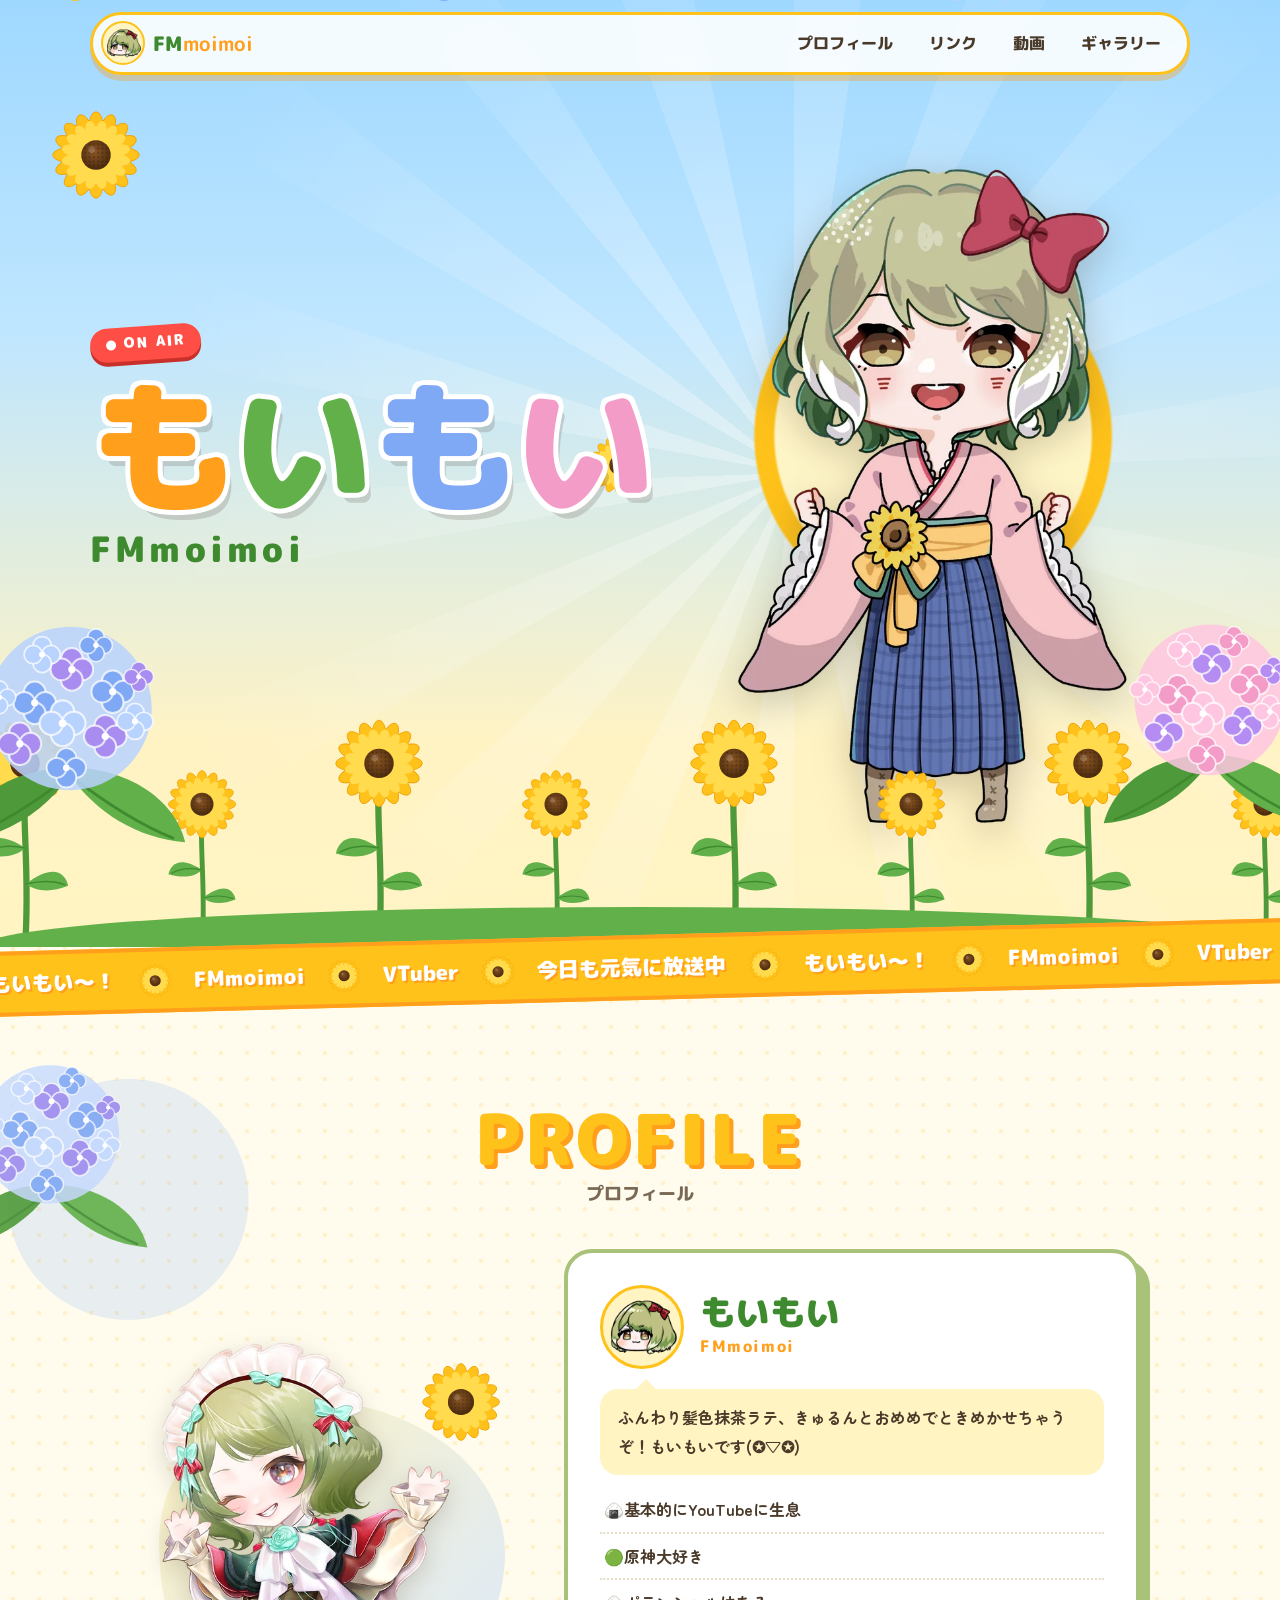
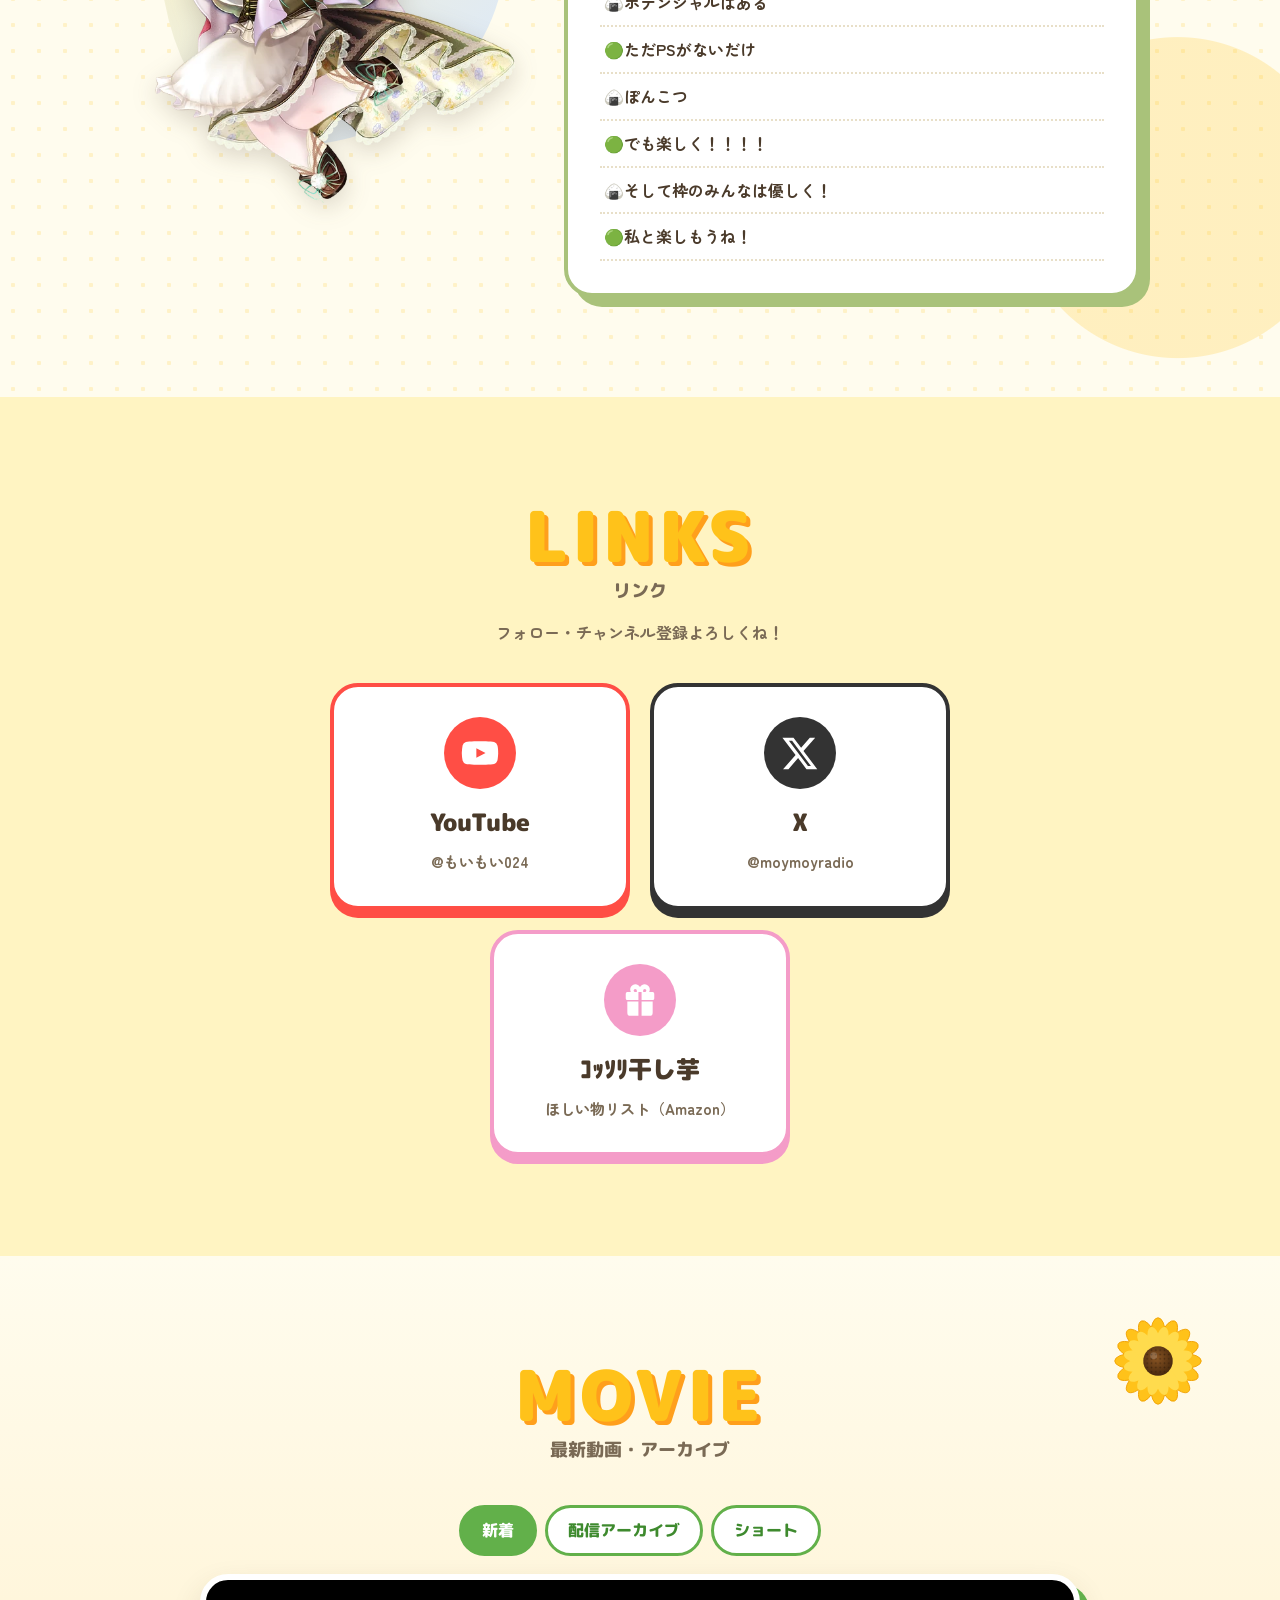
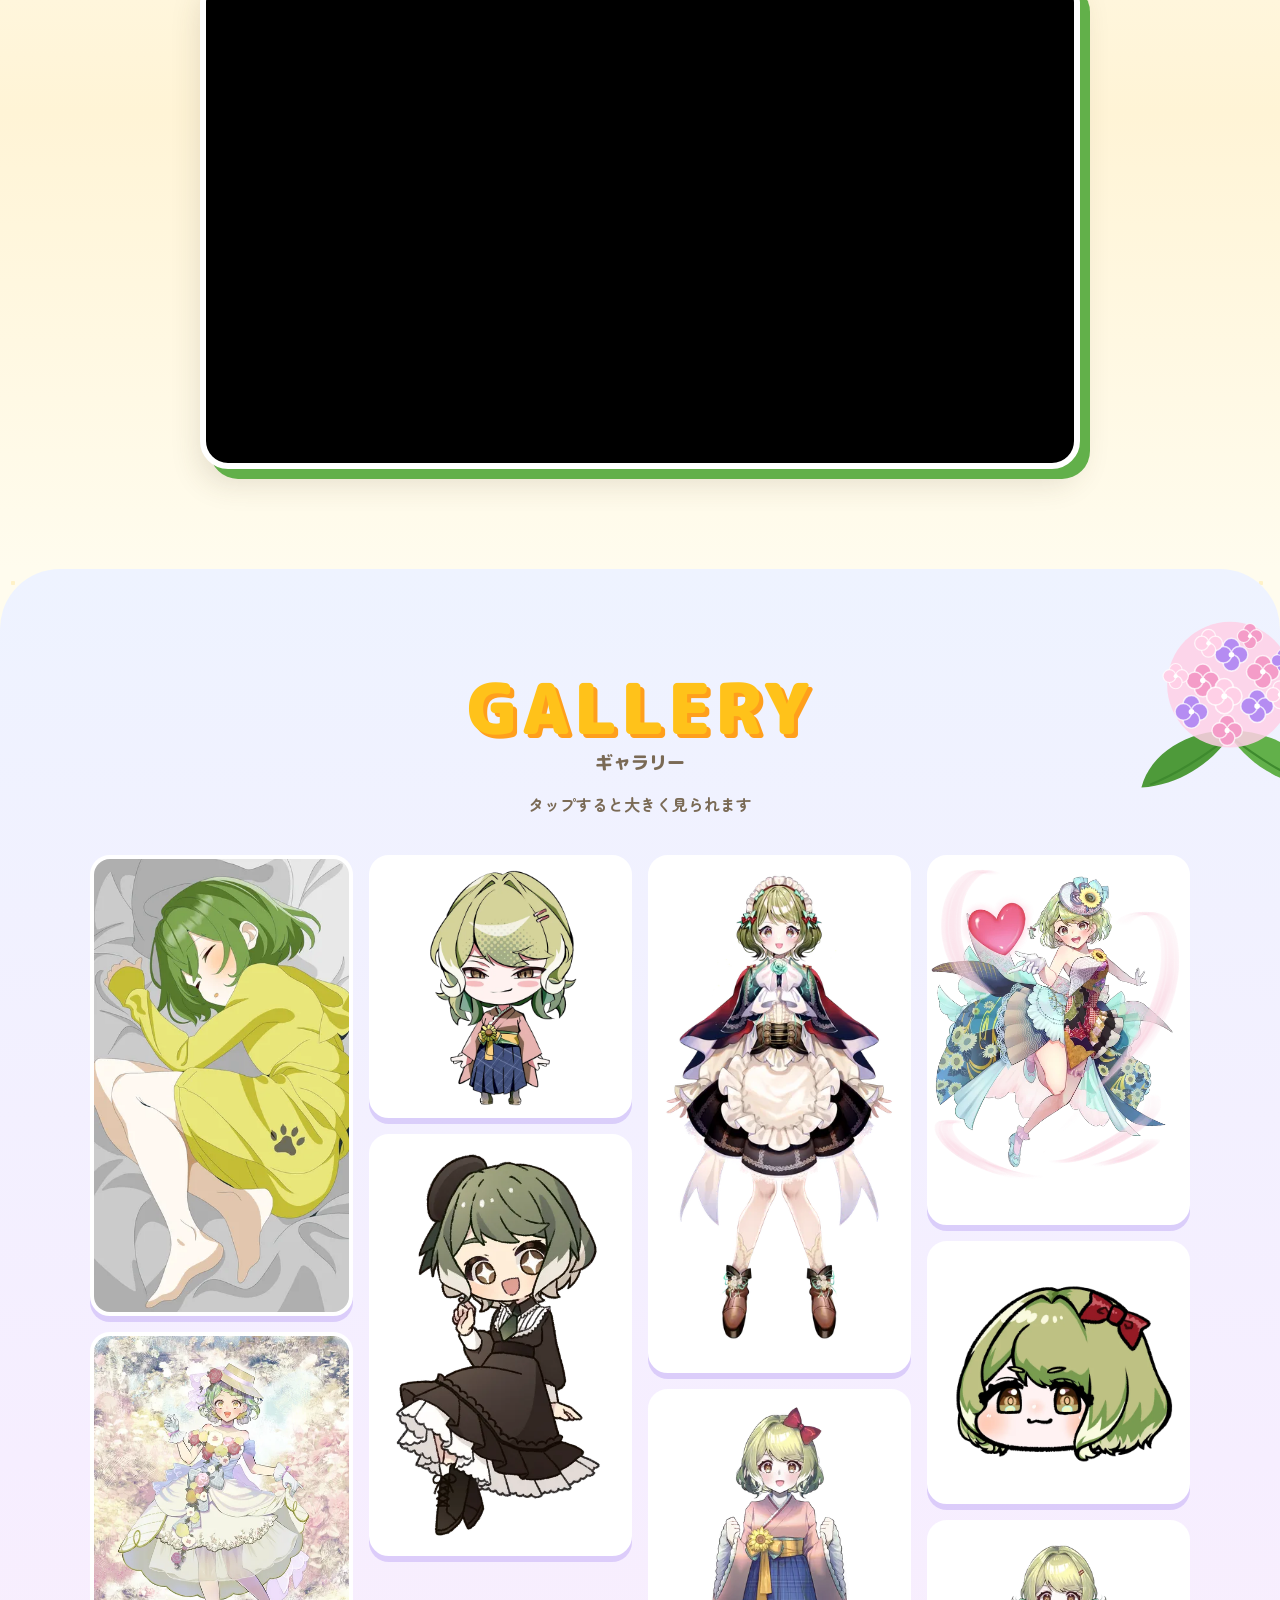
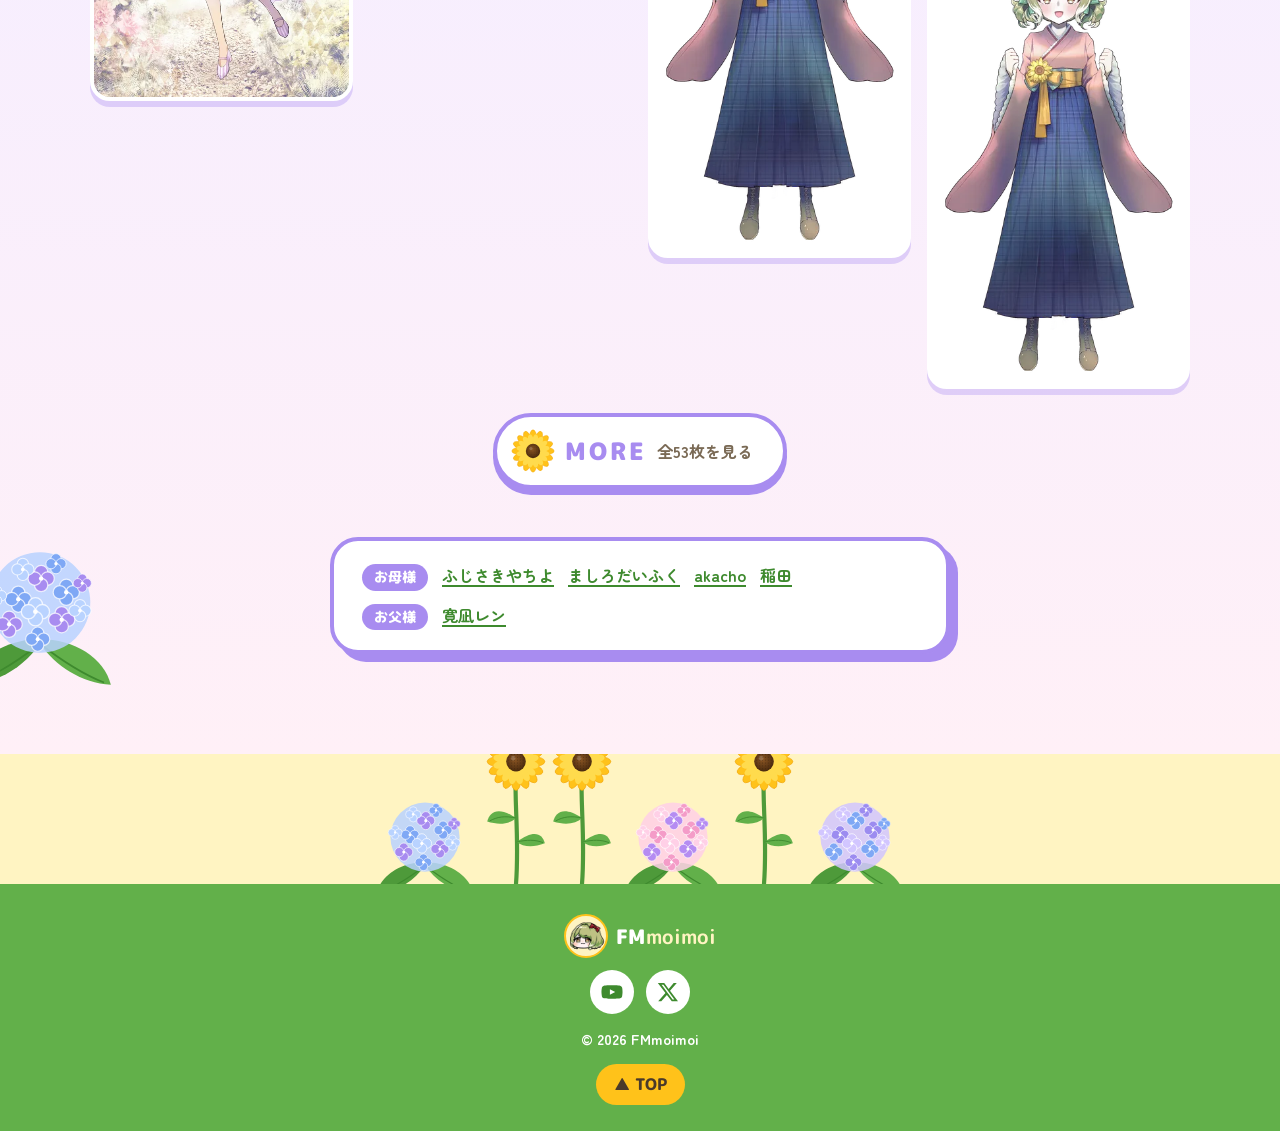
==== commit d0ee750a: "iPhoneの画面上下のバーの色をページに合わせる Co-Authored-By: Claude Opus 5.5 <noreply@anthropic.com>" ====
--- a/index.html
+++ b/index.html
@@ -21,6 +21,10 @@
 </head>
 <body>
 
+  <!-- iPhoneのSafariは、画面の上下の端にある不透明な固定要素の色でバーを塗るので、その色を決める帯（js/main.js で色を切り替え） -->
+  <div class="edge-tint edge-top" aria-hidden="true"></div>
+  <div class="edge-tint edge-bottom" aria-hidden="true"></div>
+
   <script src="js/flowers.js"></script>
 
   <!-- ===== ヘッダー ===== -->
--- a/css/style.css
+++ b/css/style.css
@@ -44,6 +44,18 @@
 
 /* 斜めの帯などが横にはみ出した分を切り取る（iPhoneは body だけだと横にずらせてしまうため） */
 main { overflow-x: hidden; overflow-x: clip; }
+
+/* iPhoneの画面の上下（時計やURLバーのところ）の色を決める帯。
+   高さはバーの高さぶんなので、PCやバーのないスマホでは0になって見えない */
+.edge-tint {
+  position: fixed;
+  left: 0; right: 0;
+  z-index: 45;
+  pointer-events: none;
+  background-color: var(--cream);
+}
+.edge-top { top: 0; height: env(safe-area-inset-top); }
+.edge-bottom { bottom: 0; height: env(safe-area-inset-bottom); }
 
 img { max-width: 100%; height: auto; display: block; }
 a { color: inherit; }
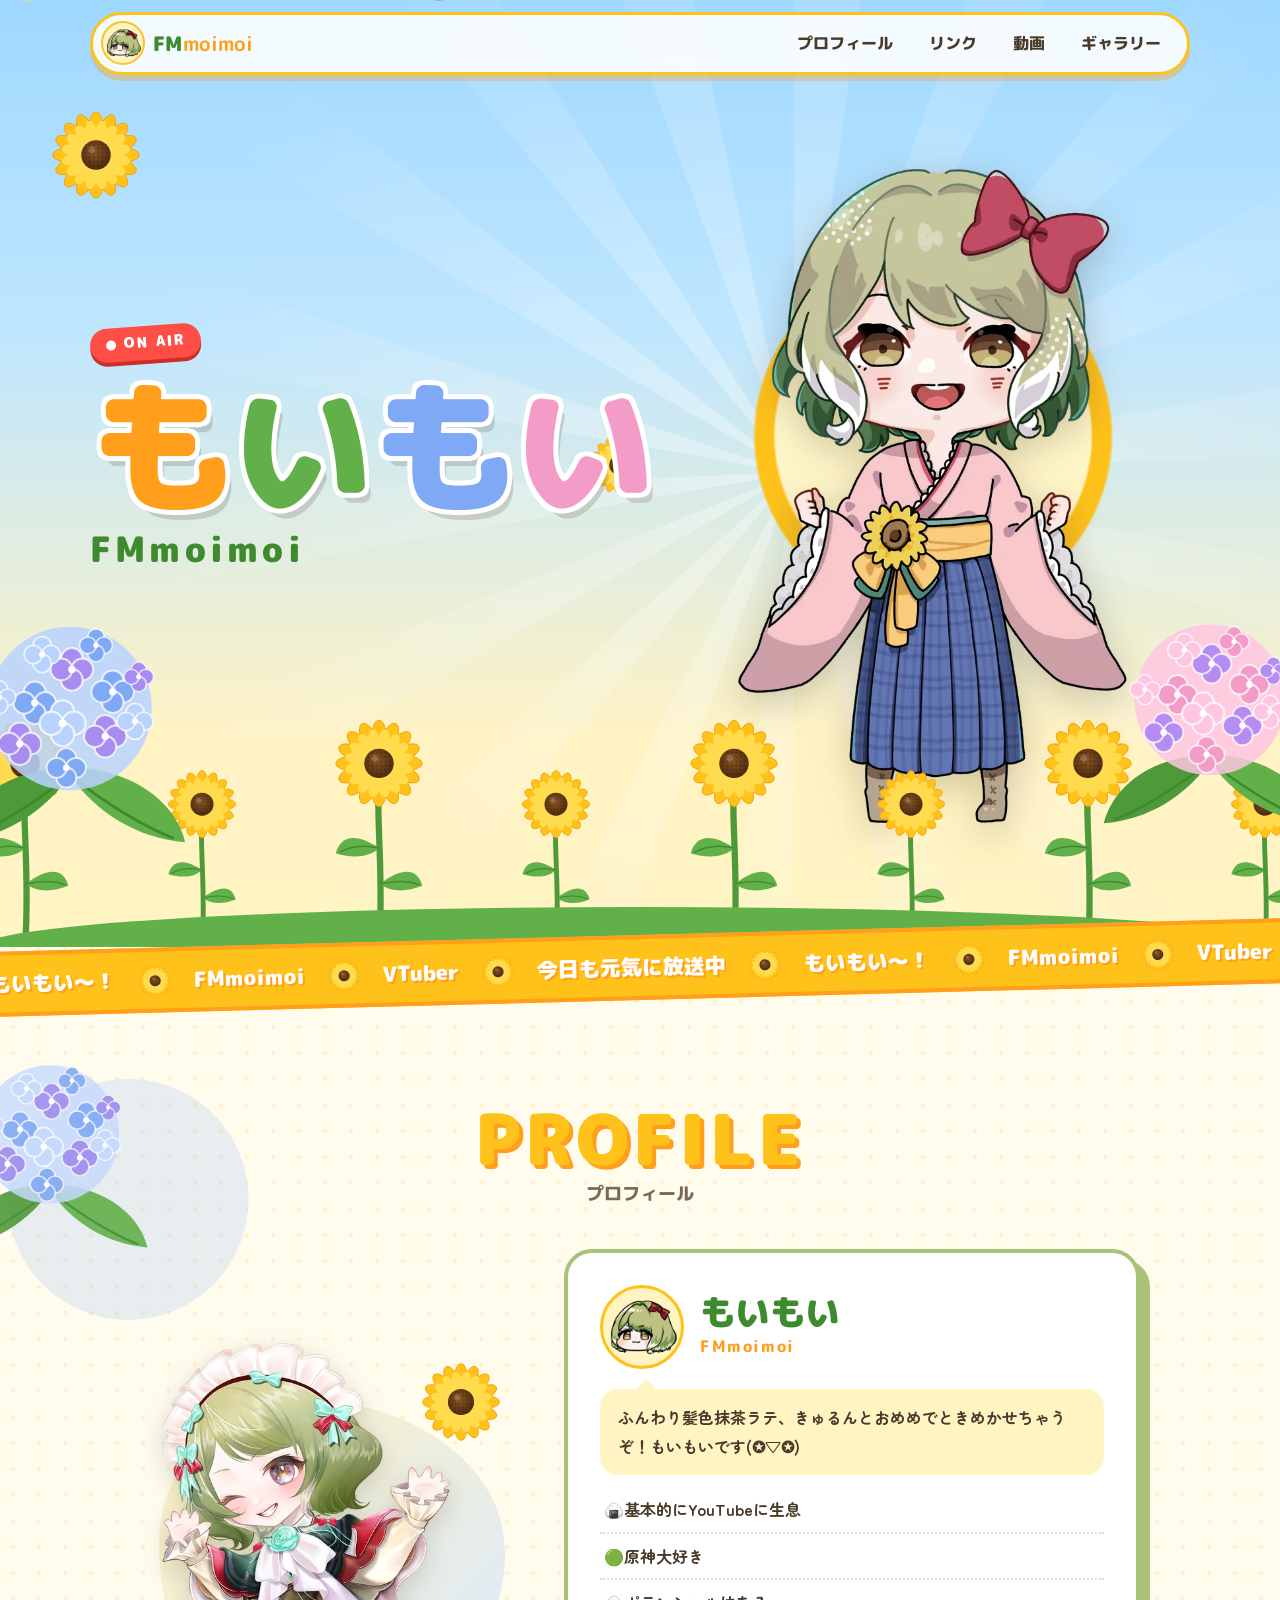
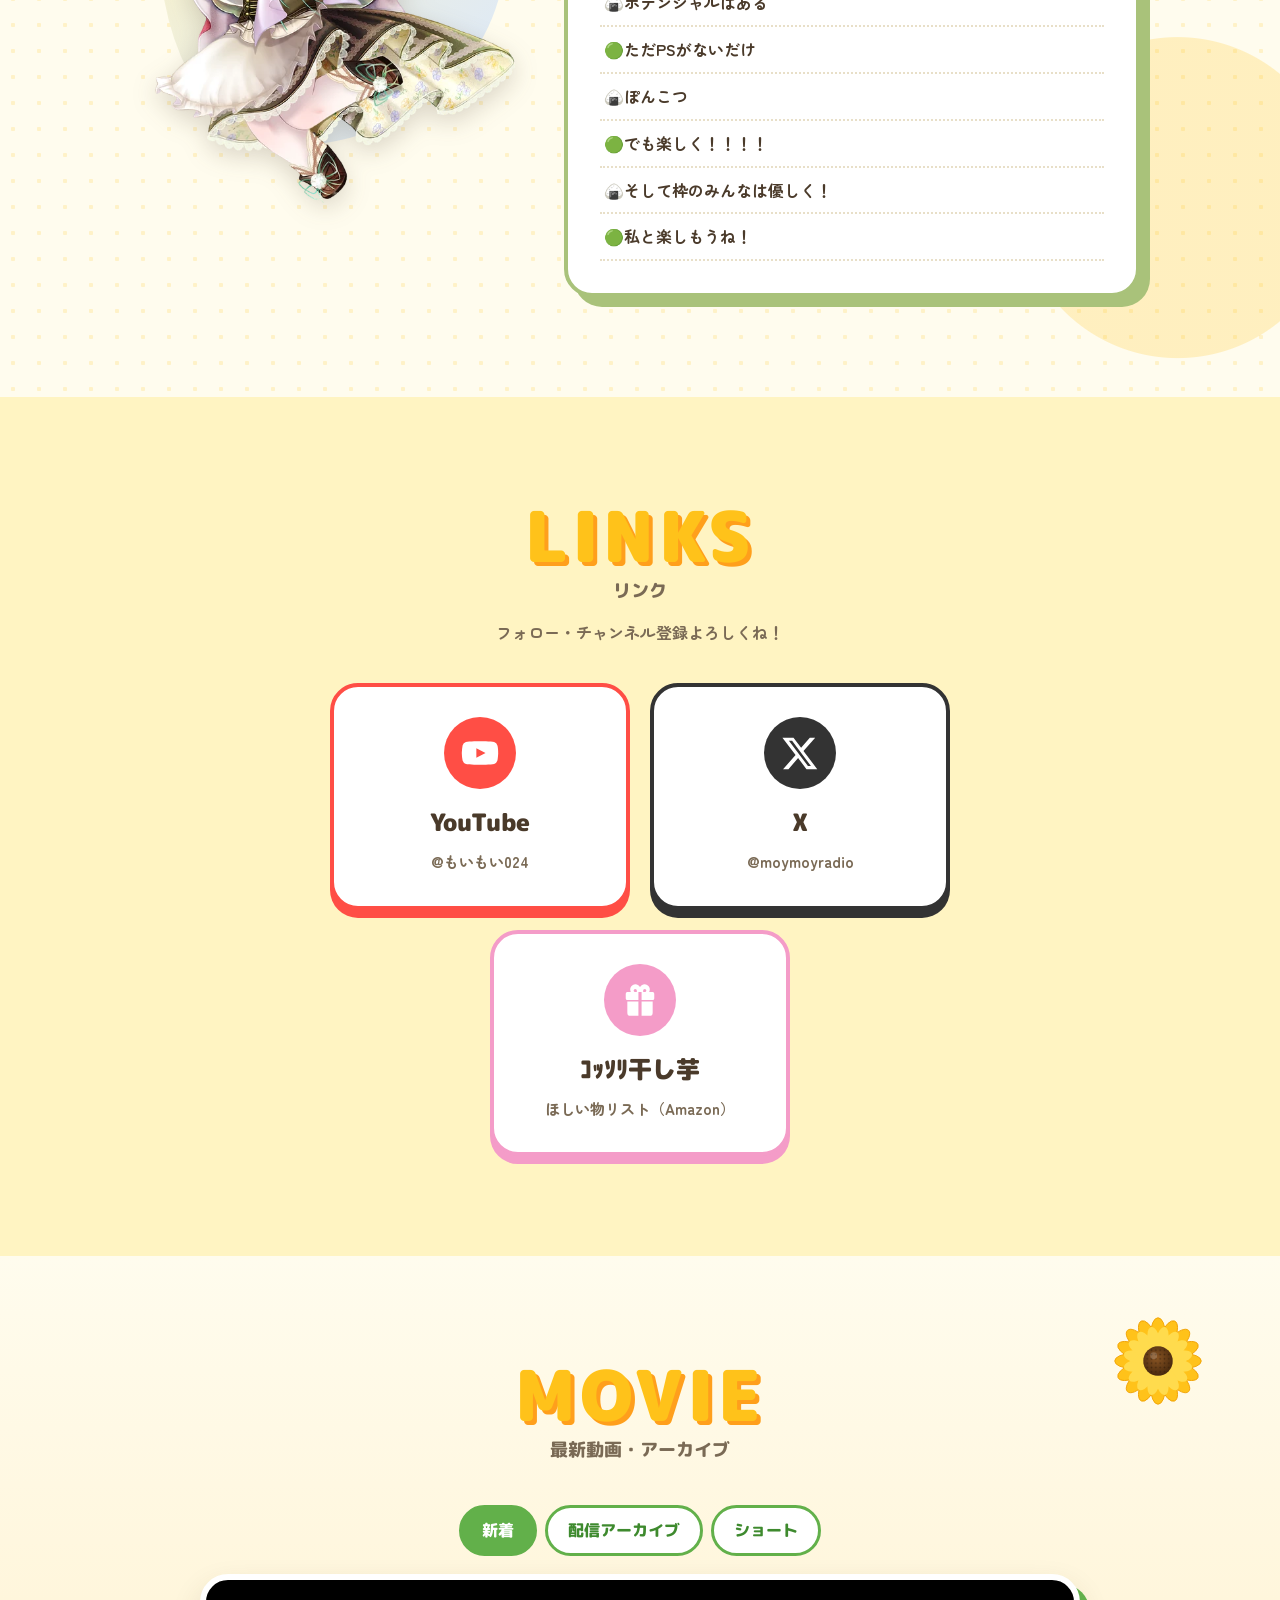
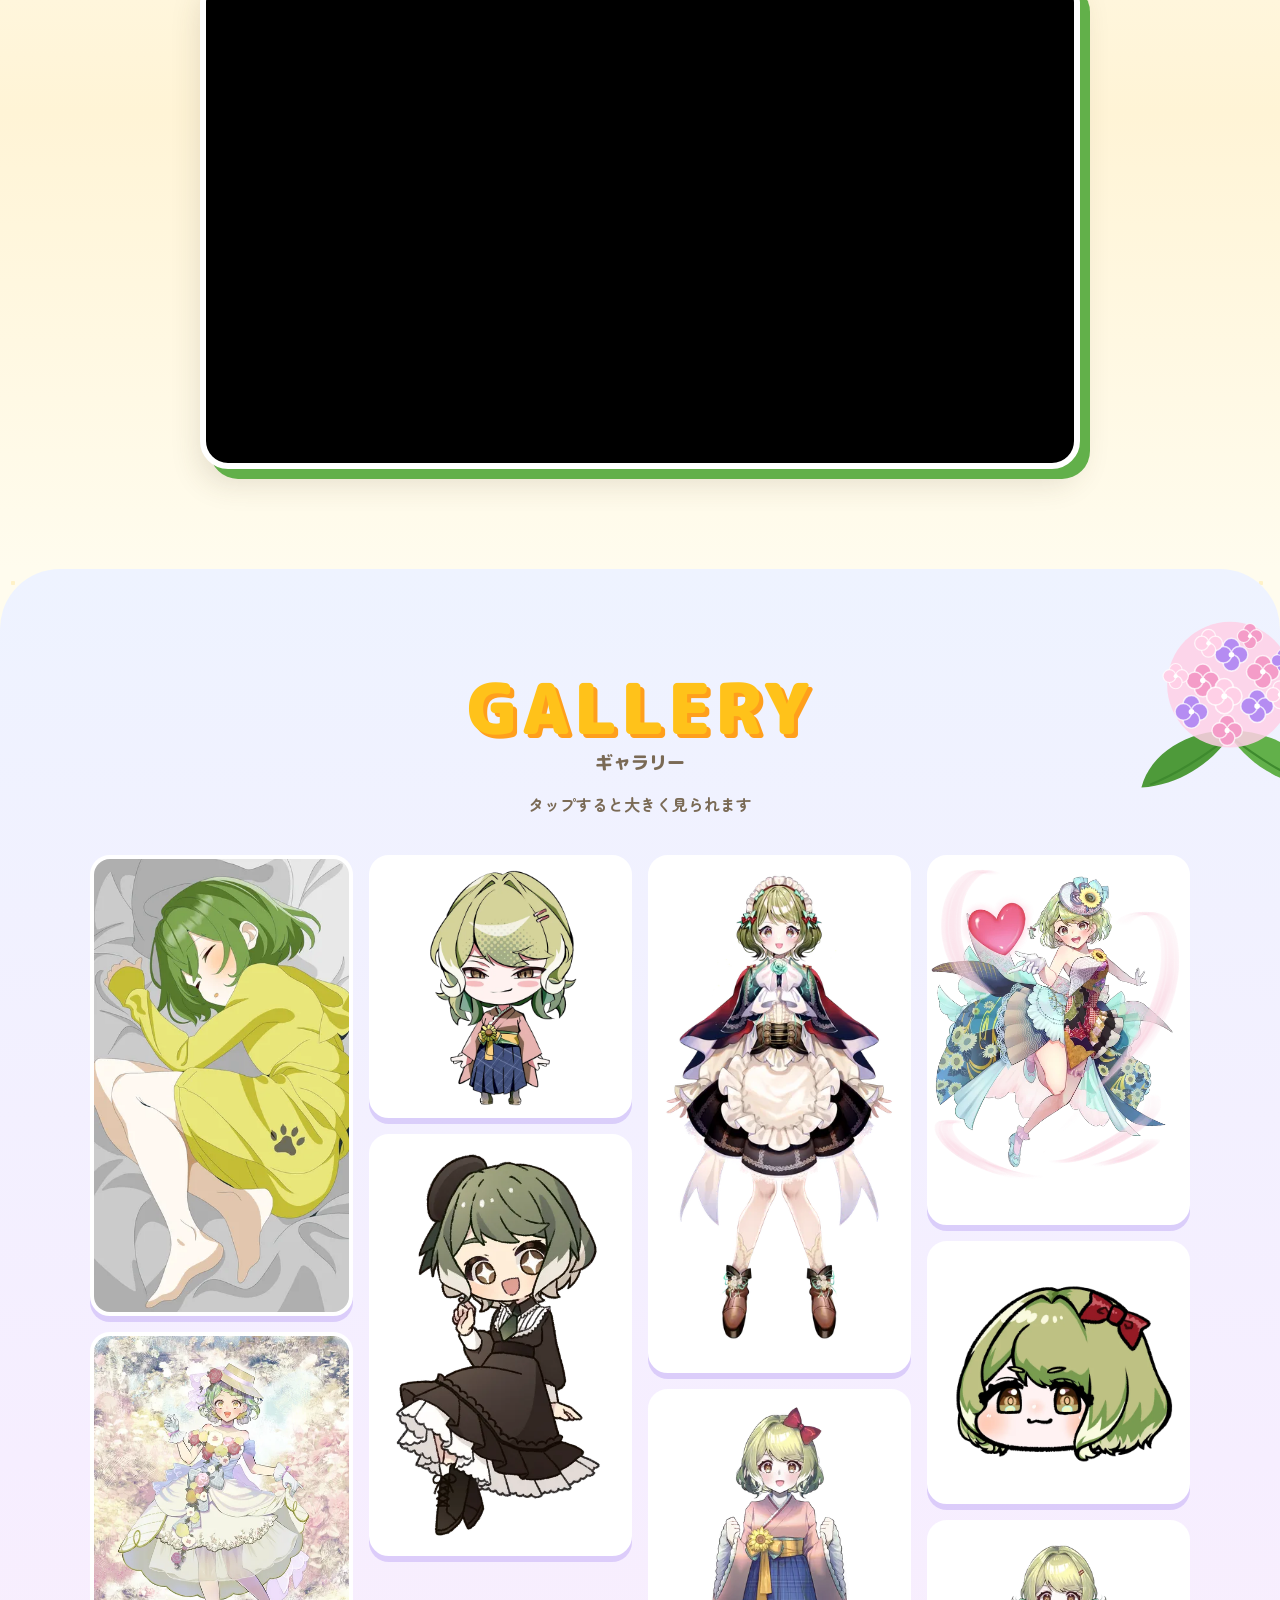
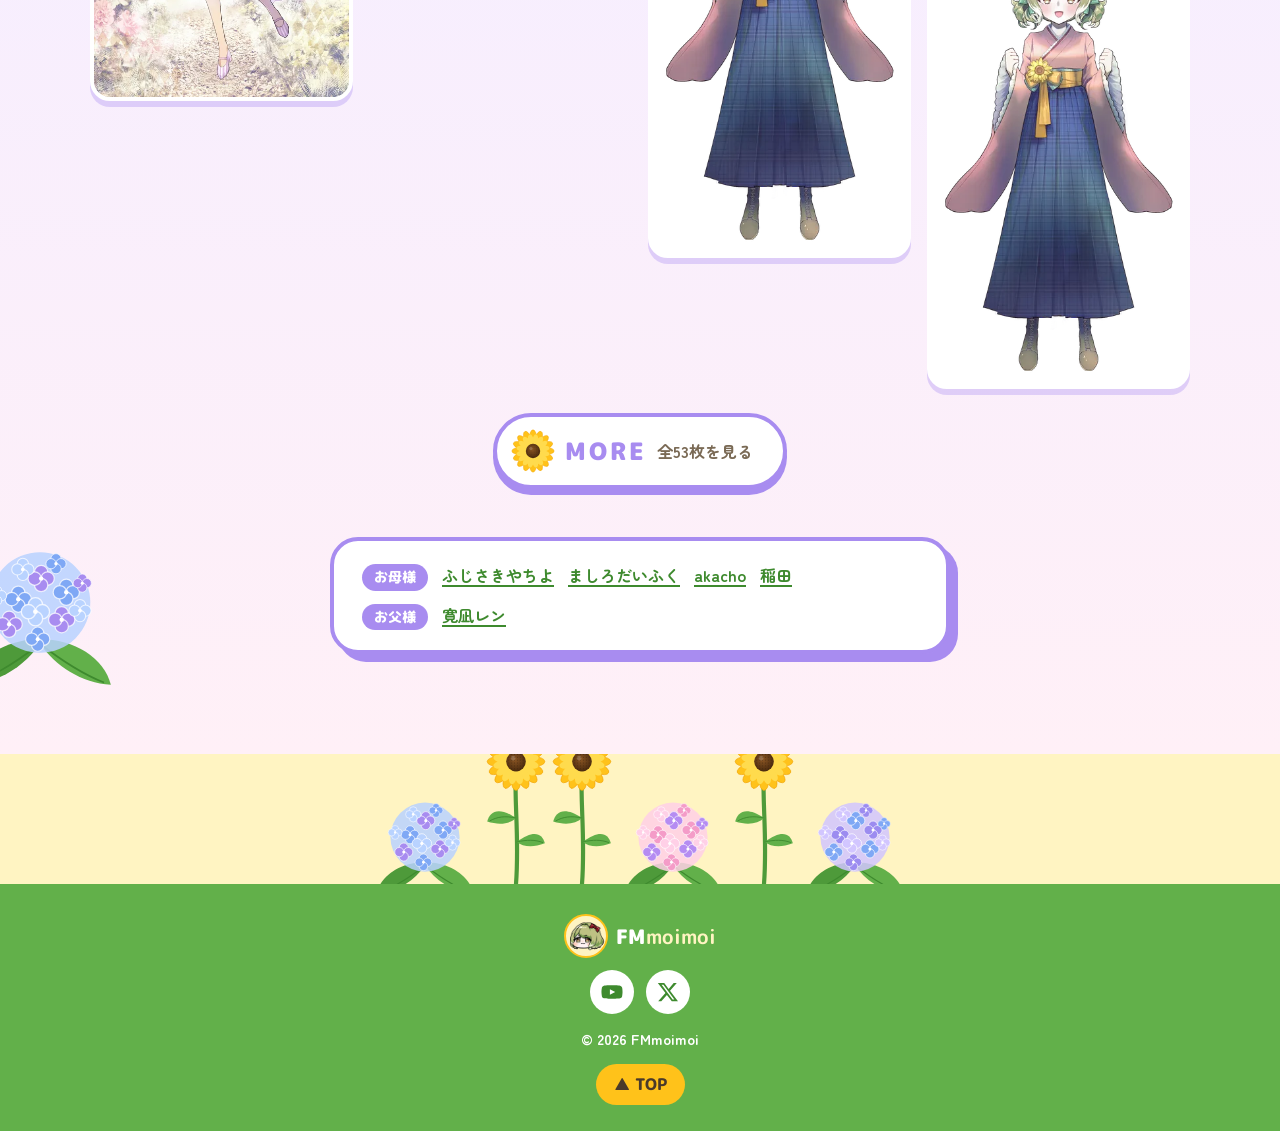
==== commit 252708f5: "iPhoneのバーの色の調整を取り消し Co-Authored-By: Claude Opus 5.5 <noreply@anthropic.com>" ====
--- a/index.html
+++ b/index.html
@@ -21,10 +21,6 @@
 </head>
 <body>
 
-  <!-- iPhoneのSafariは、画面の上下の端にある不透明な固定要素の色でバーを塗るので、その色を決める帯（js/main.js で色を切り替え） -->
-  <div class="edge-tint edge-top" aria-hidden="true"></div>
-  <div class="edge-tint edge-bottom" aria-hidden="true"></div>
-
   <script src="js/flowers.js"></script>
 
   <!-- ===== ヘッダー ===== -->
--- a/css/style.css
+++ b/css/style.css
@@ -44,18 +44,6 @@
 
 /* 斜めの帯などが横にはみ出した分を切り取る（iPhoneは body だけだと横にずらせてしまうため） */
 main { overflow-x: hidden; overflow-x: clip; }
-
-/* iPhoneの画面の上下（時計やURLバーのところ）の色を決める帯。
-   高さはバーの高さぶんなので、PCやバーのないスマホでは0になって見えない */
-.edge-tint {
-  position: fixed;
-  left: 0; right: 0;
-  z-index: 45;
-  pointer-events: none;
-  background-color: var(--cream);
-}
-.edge-top { top: 0; height: env(safe-area-inset-top); }
-.edge-bottom { bottom: 0; height: env(safe-area-inset-bottom); }
 
 img { max-width: 100%; height: auto; display: block; }
 a { color: inherit; }
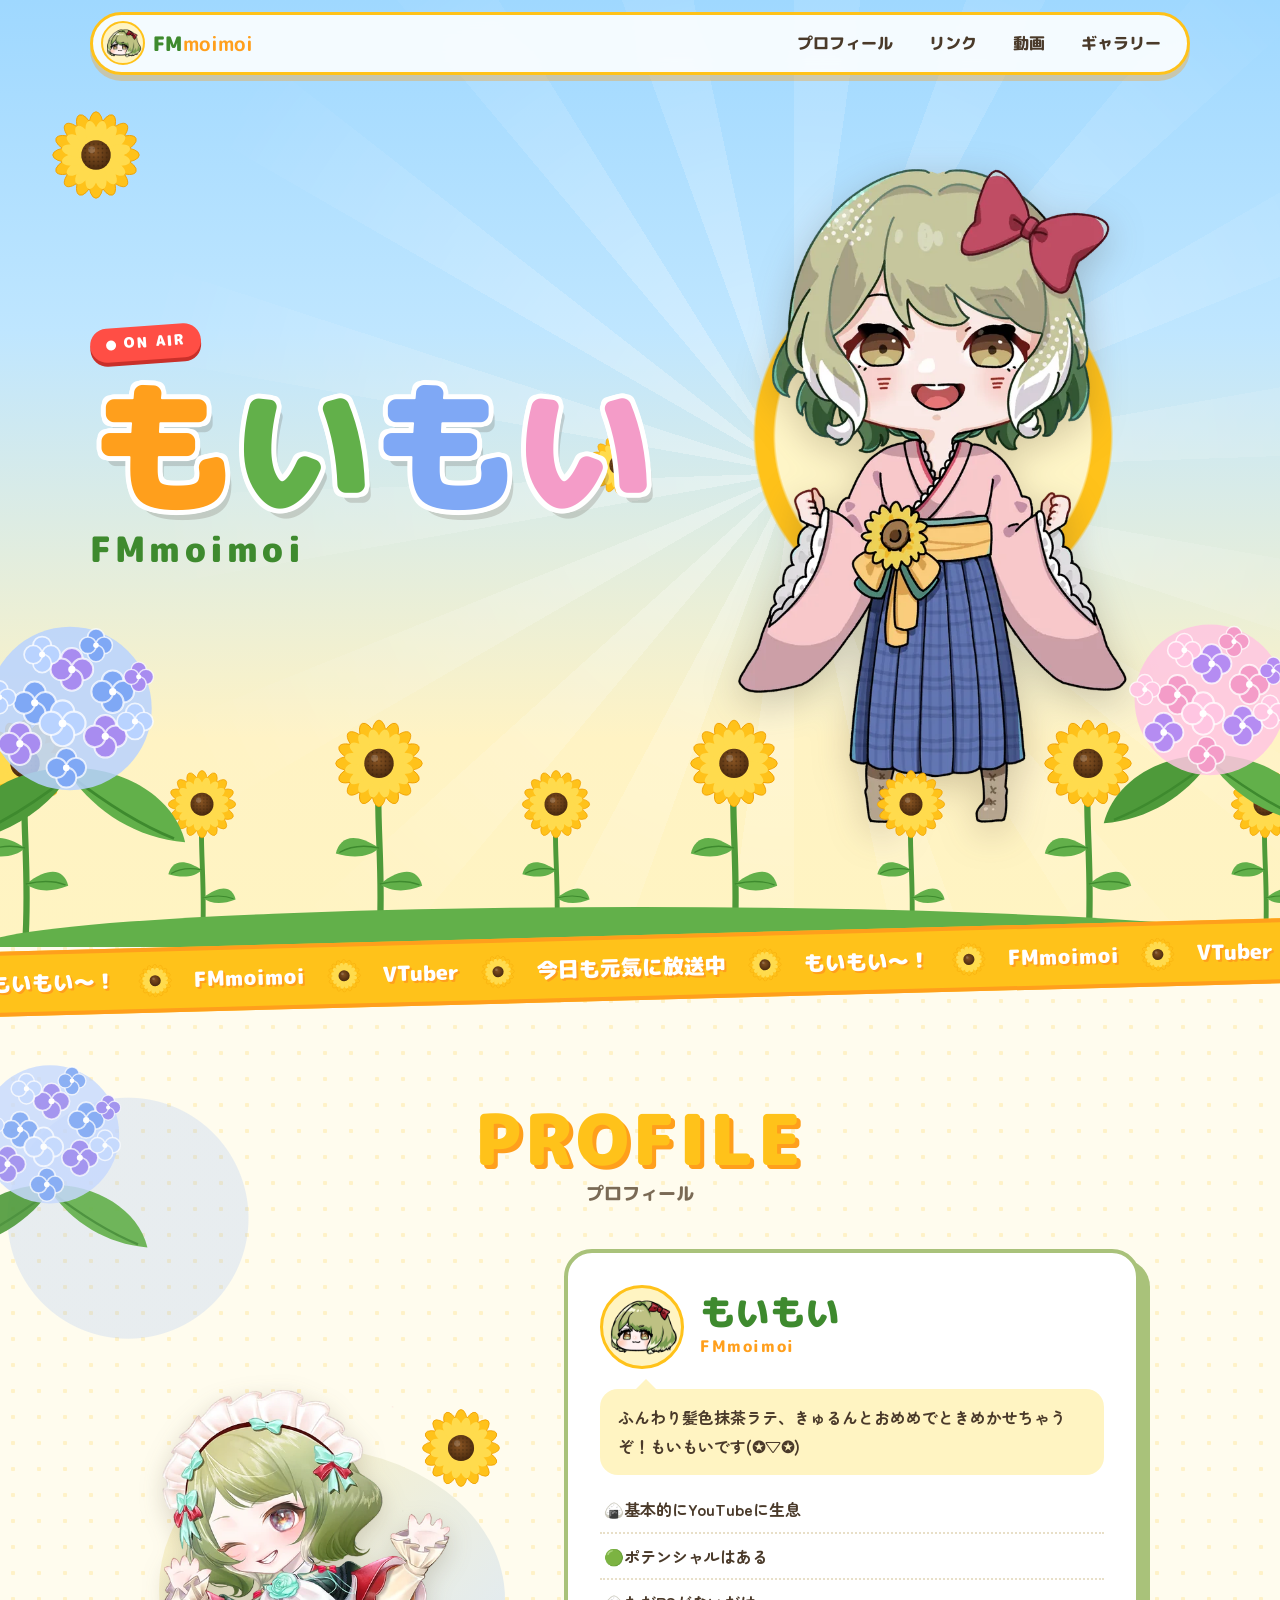
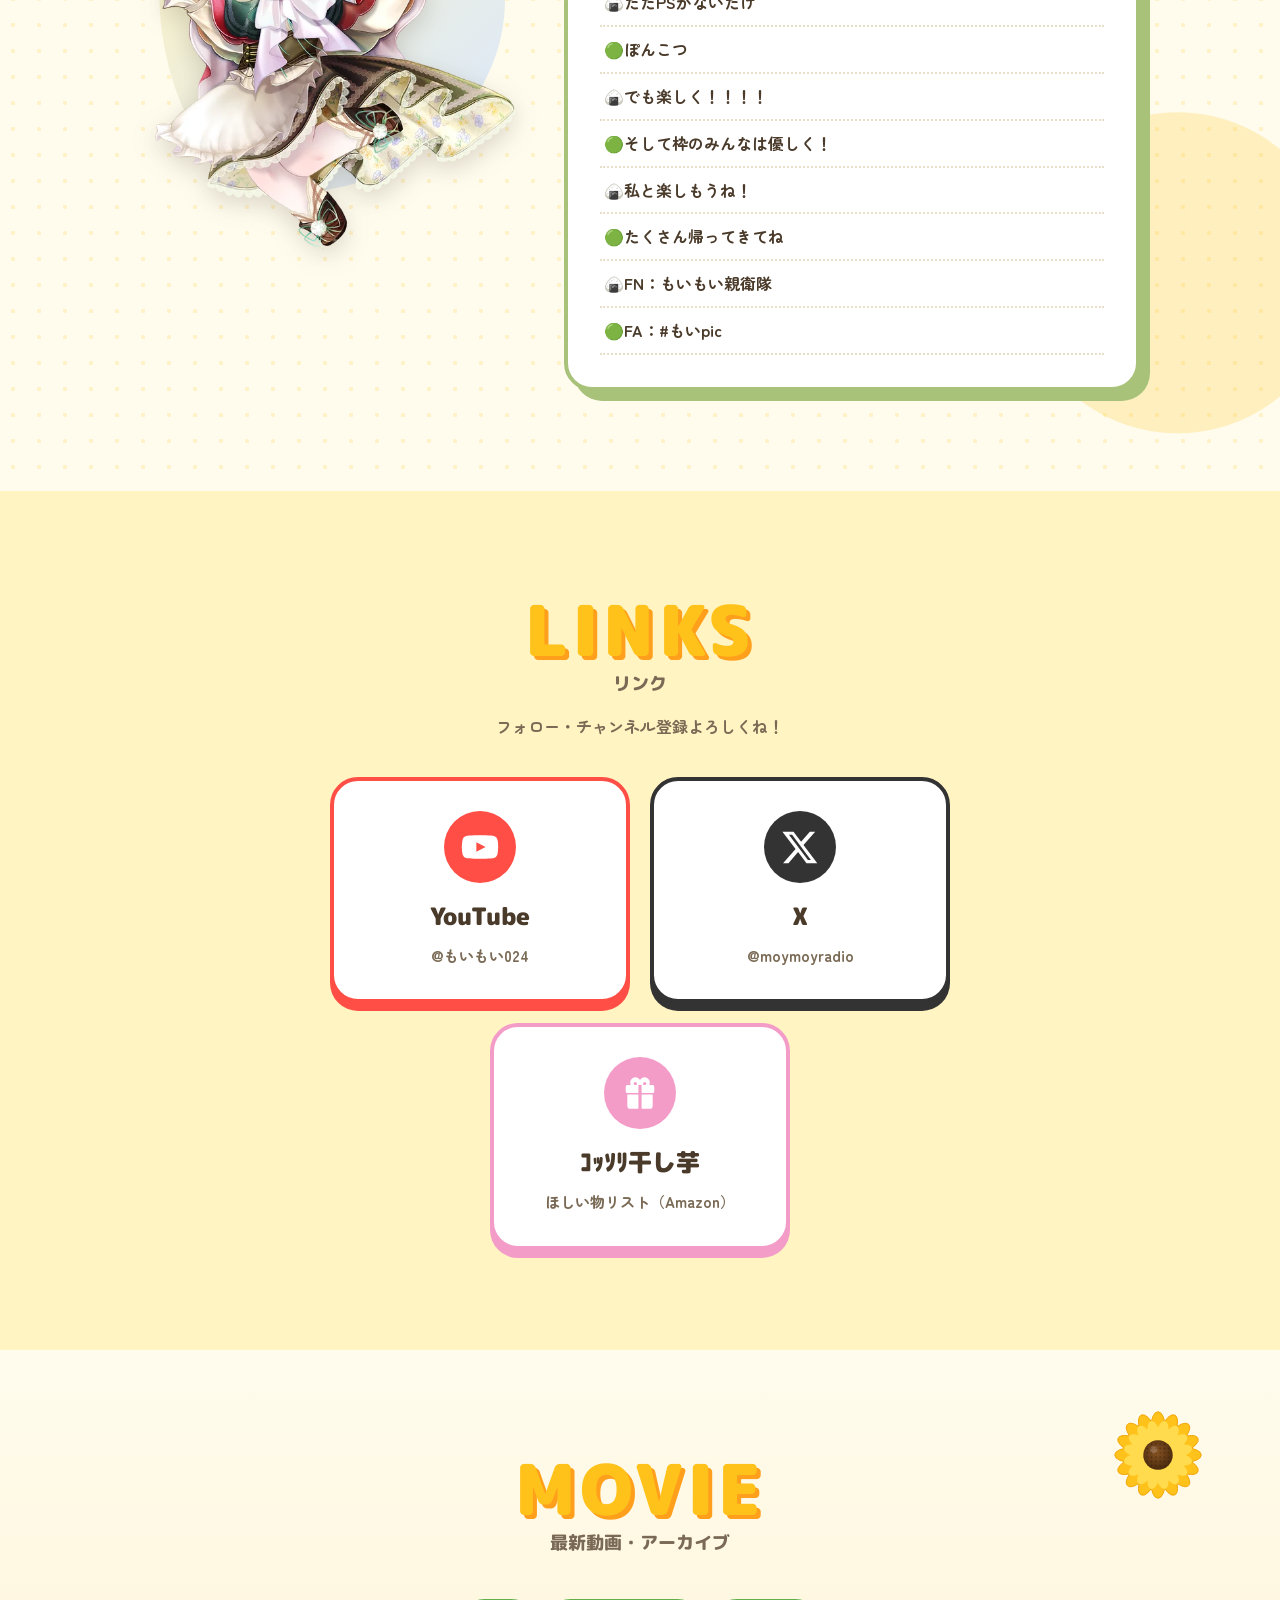
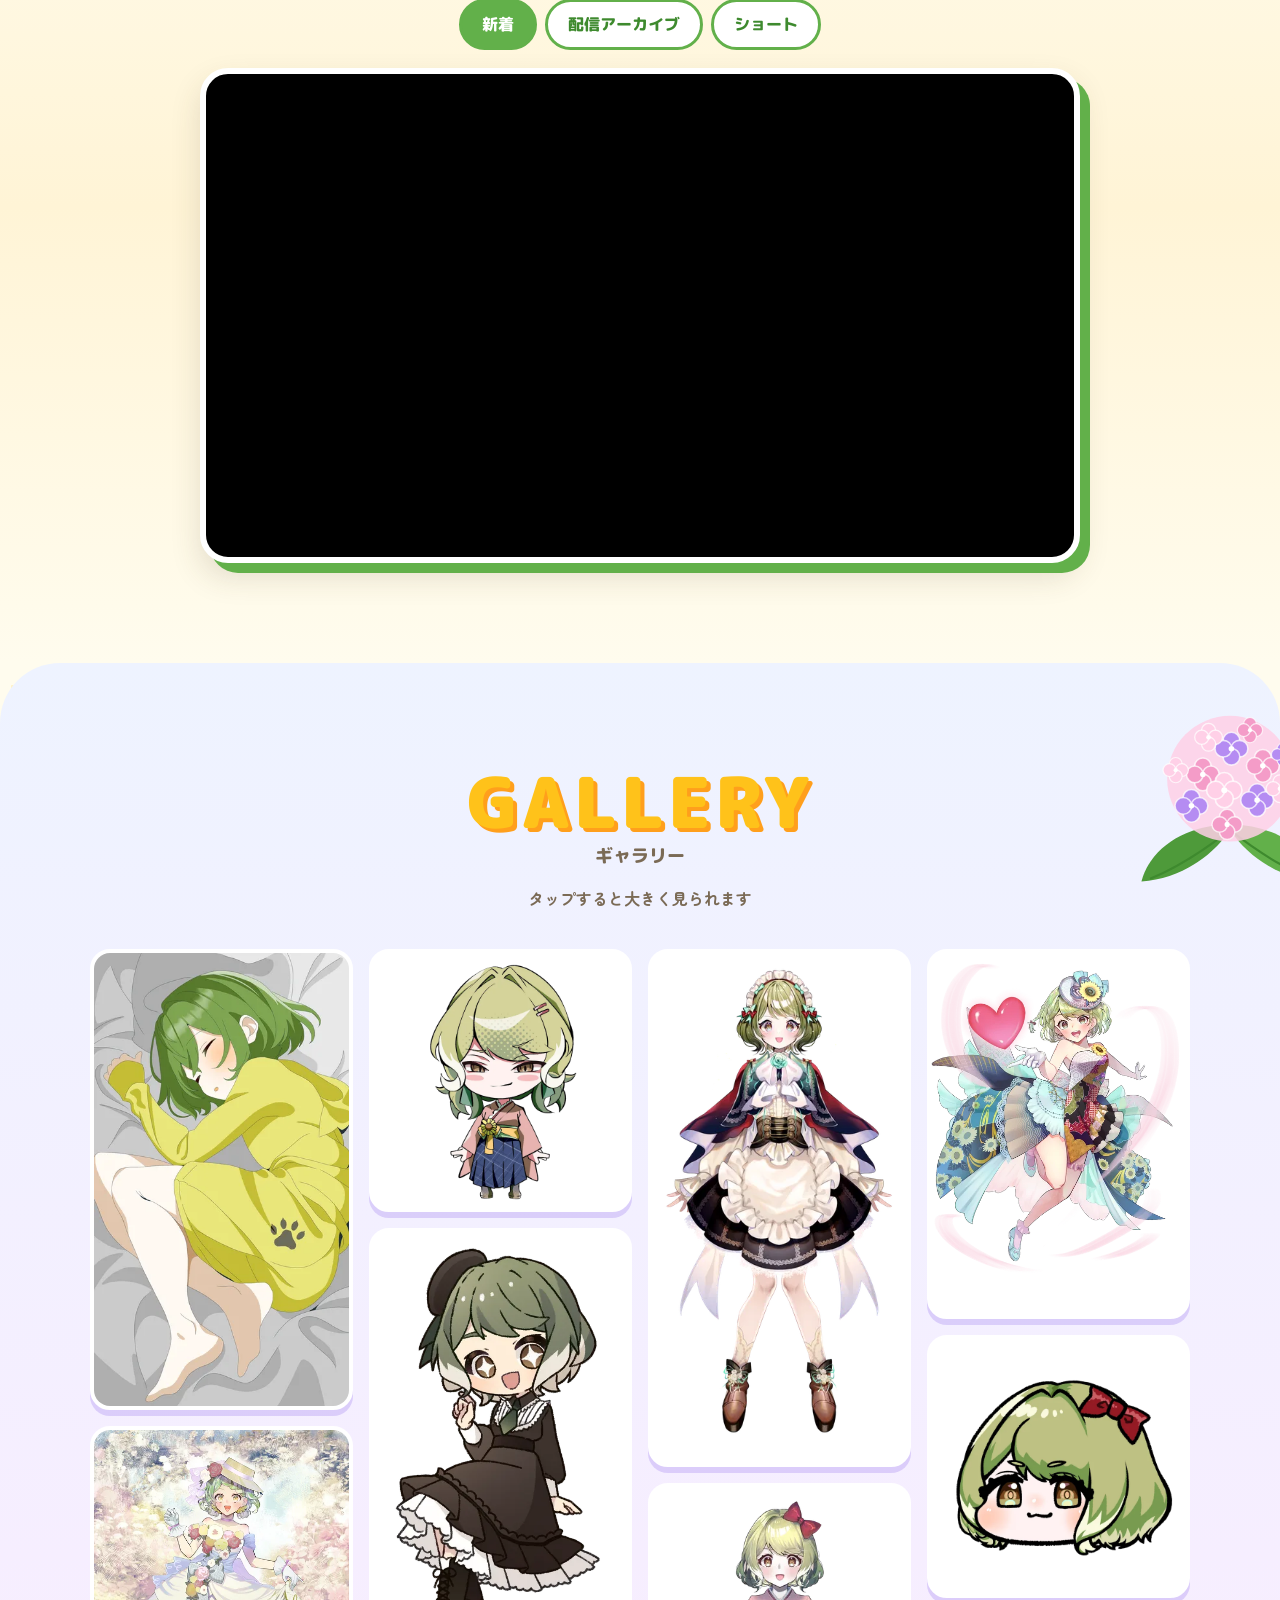
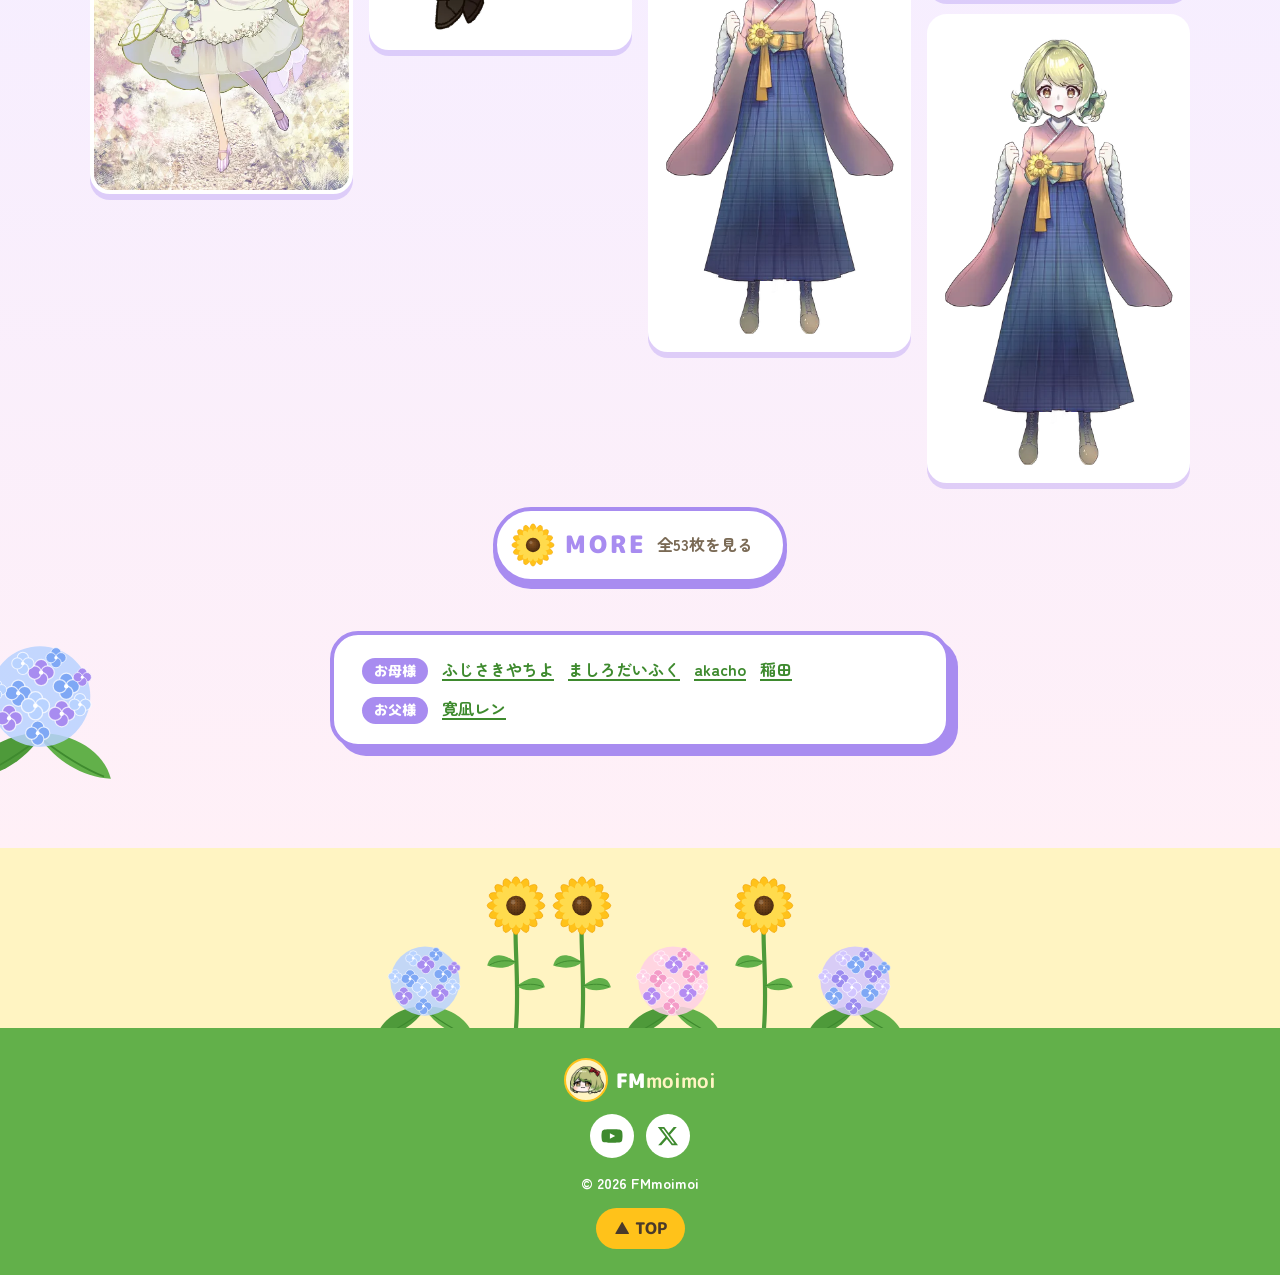
==== commit f0bef8d8: "プロフィールの項目を更新 Co-Authored-By: Claude Opus 5.5 <noreply@anthropic.com>" ====
--- a/index.html
+++ b/index.html
@@ -121,13 +121,15 @@
 
           <ul class="profile-list">
             <li>🍙基本的にYouTubeに生息</li>
-            <li>🟢原神大好き</li>
-            <li>🍙ポテンシャルはある</li>
-            <li>🟢ただPSがないだけ</li>
-            <li>🍙ぽんこつ</li>
-            <li>🟢でも楽しく！！！！</li>
-            <li>🍙そして枠のみんなは優しく！</li>
-            <li>🟢私と楽しもうね！</li>
+            <li>🟢ポテンシャルはある</li>
+            <li>🍙ただPSがないだけ</li>
+            <li>🟢ぽんこつ</li>
+            <li>🍙でも楽しく！！！！</li>
+            <li>🟢そして枠のみんなは優しく！</li>
+            <li>🍙私と楽しもうね！</li>
+            <li>🟢たくさん帰ってきてね</li>
+            <li>🍙FN：もいもい親衛隊</li>
+            <li>🟢FA：#もいpic</li>
           </ul>
         </div>
       </div>
--- a/css/style.css
+++ b/css/style.css
@@ -723,7 +723,7 @@
   justify-content: center;
   align-items: flex-end;
   gap: 6px;
-  height: 130px;
+  height: 180px;
   overflow: hidden;
 }
 .footer-flowers .hy { position: static; width: 110px; height: 110px; margin-bottom: -16px; }
@@ -878,6 +878,7 @@
   .lb-prev { left: calc(50% - 64px); }
   .lb-next { right: calc(50% - 64px); }
 
+  .footer-flowers { height: 130px; }
   .footer-flowers .hy { width: 80px; height: 80px; }
   .footer-flowers .fp { width: 44px; height: 114px; }
 }
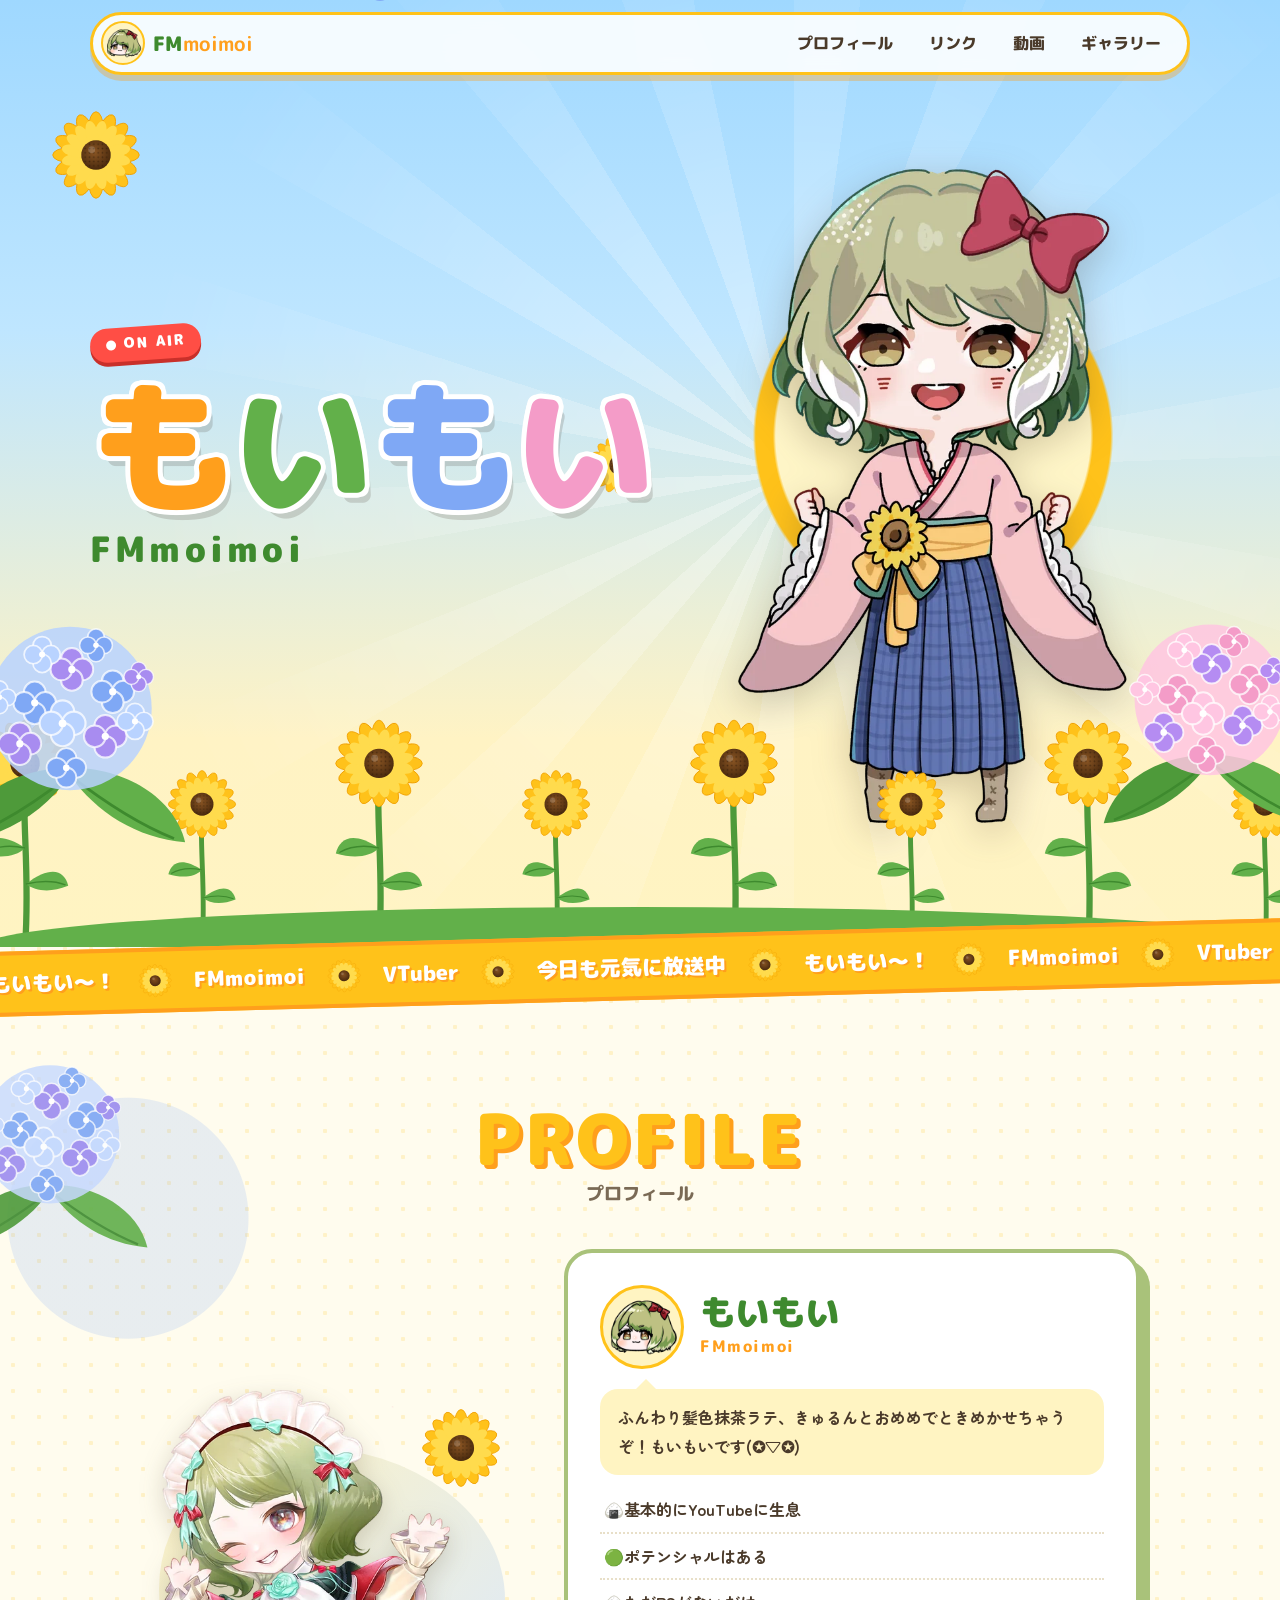
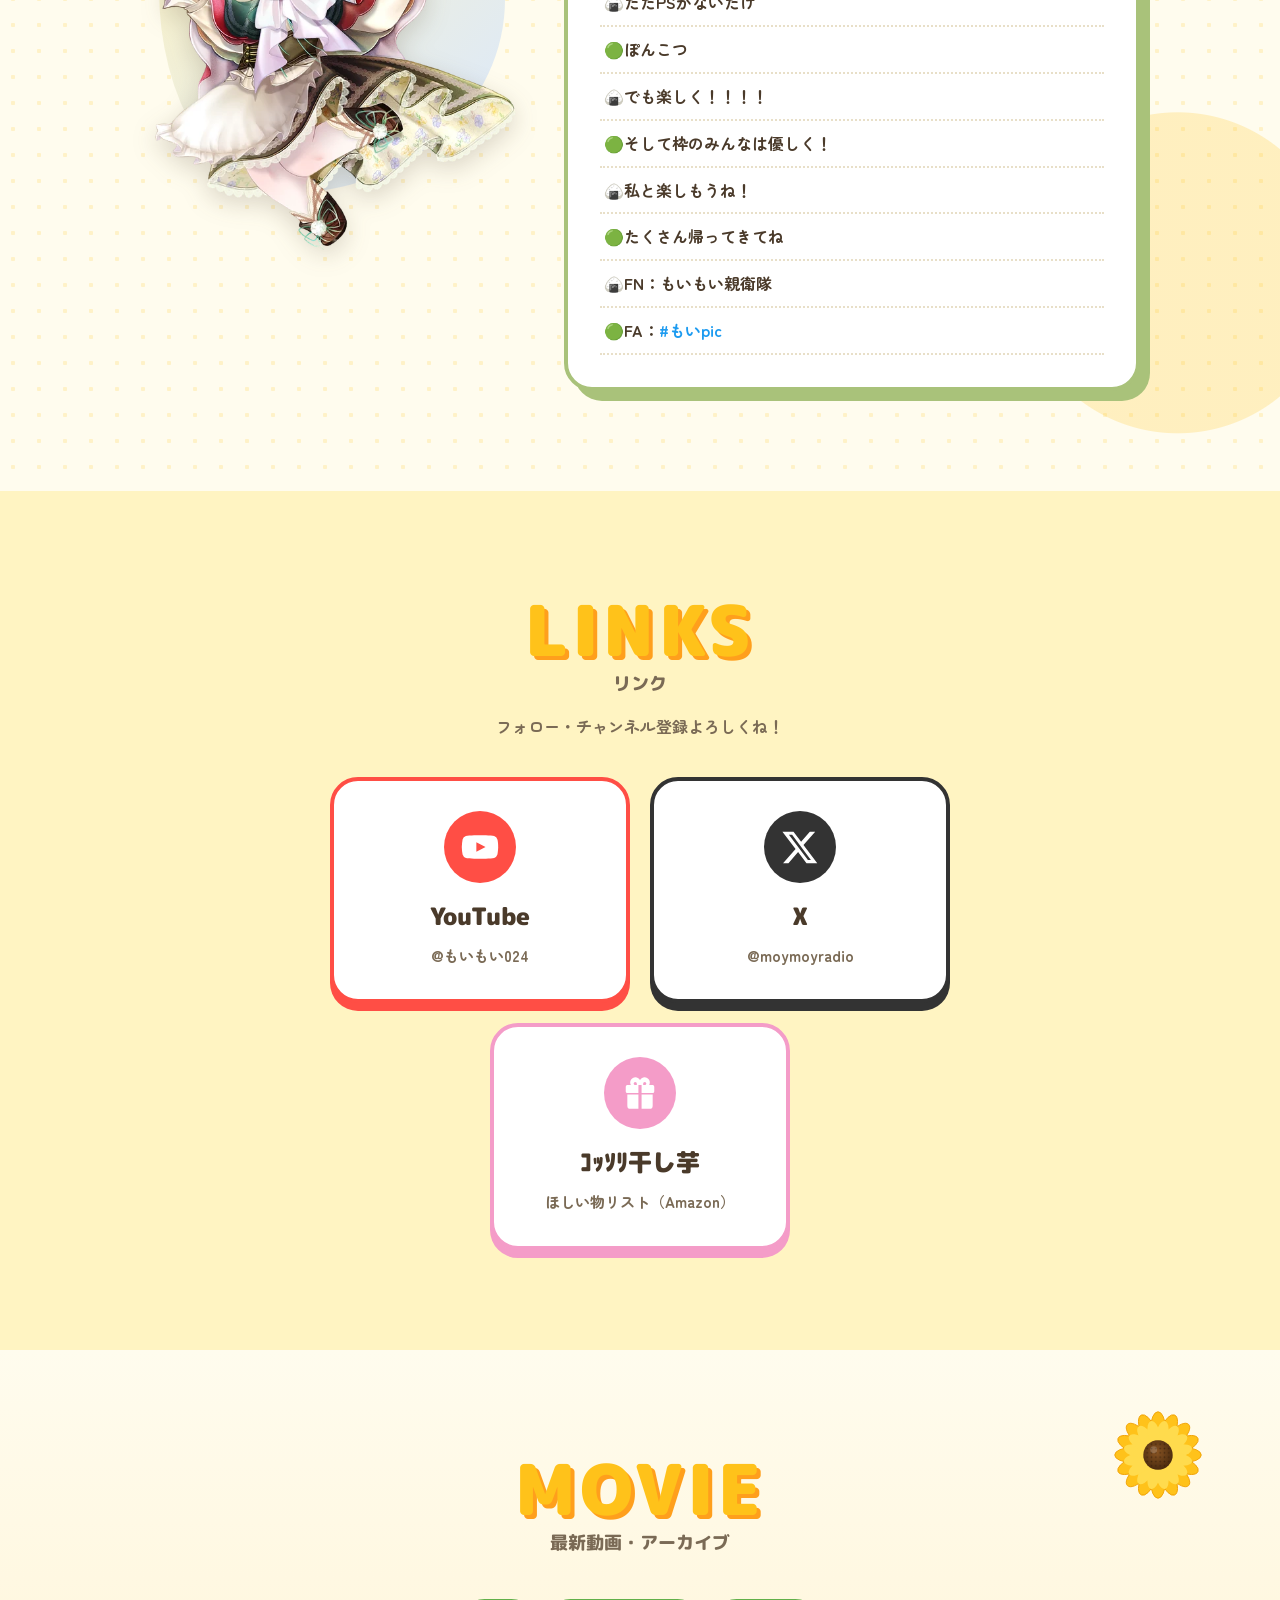
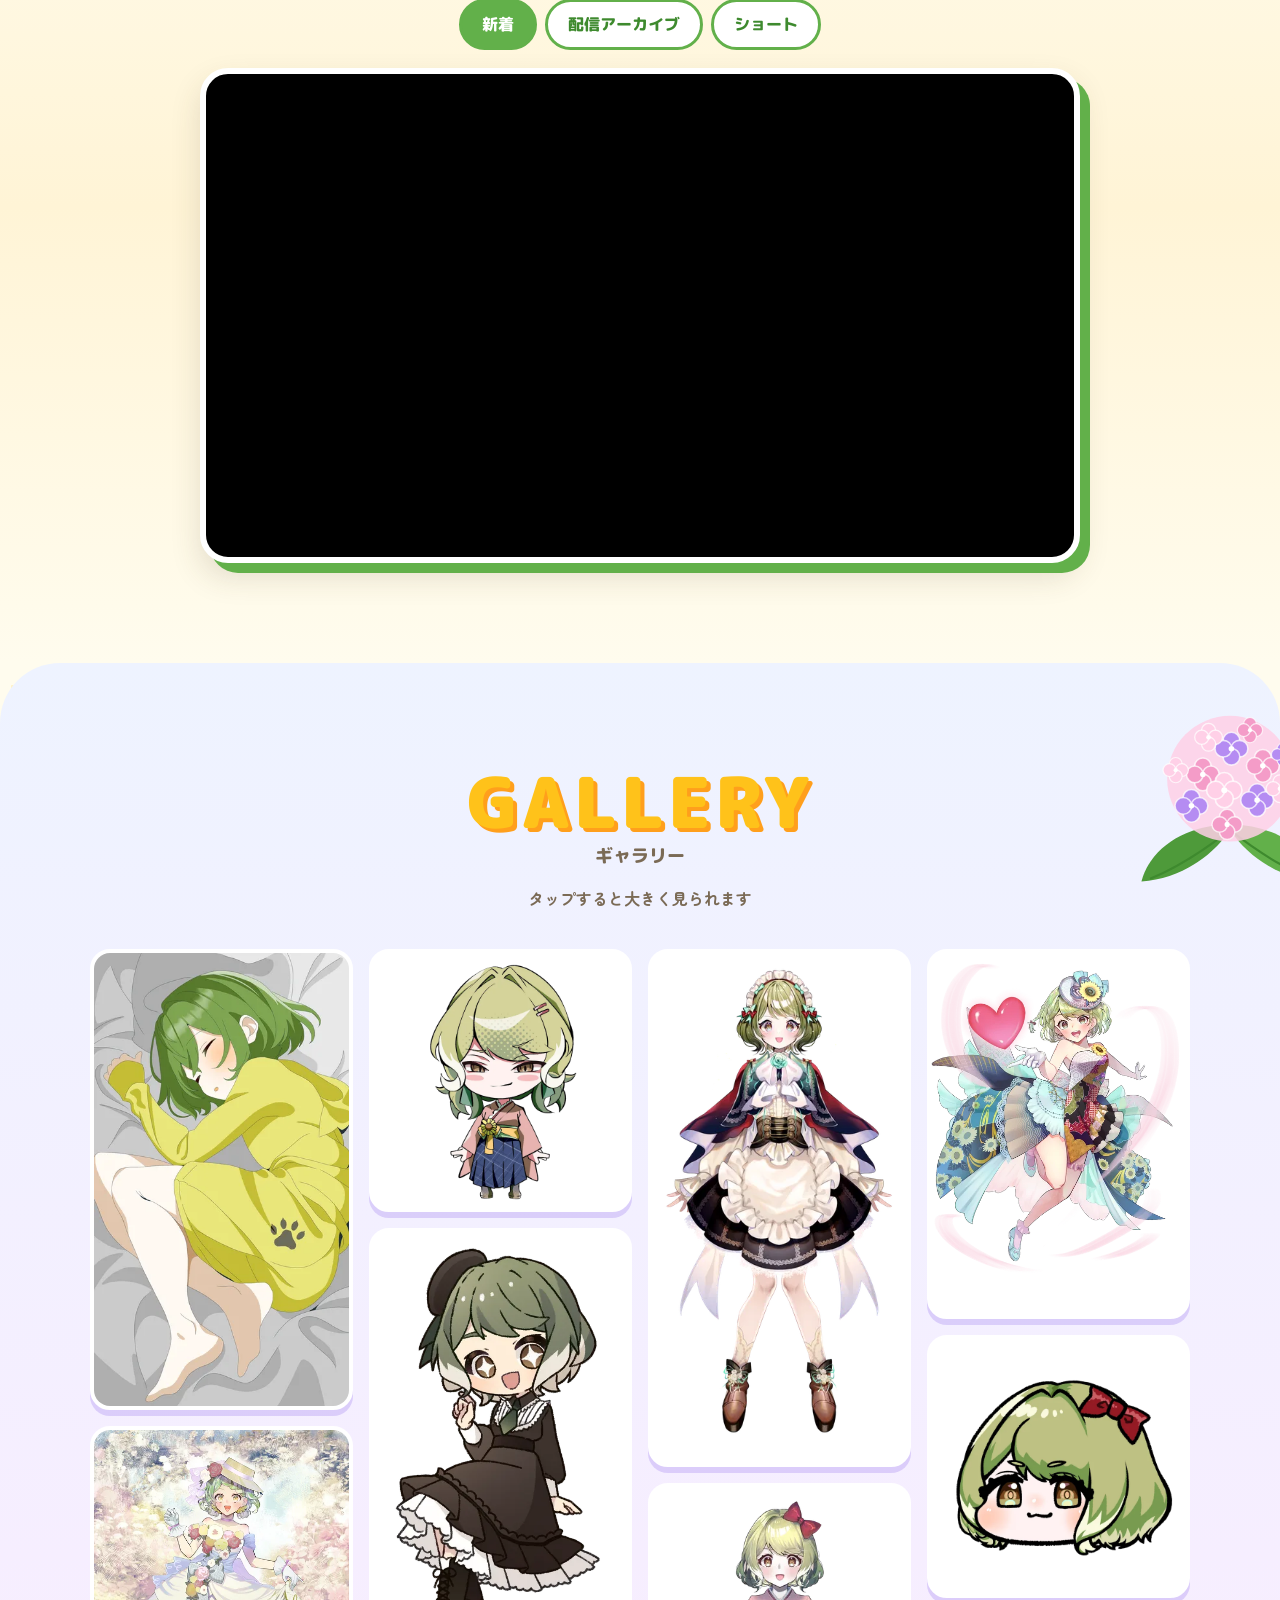
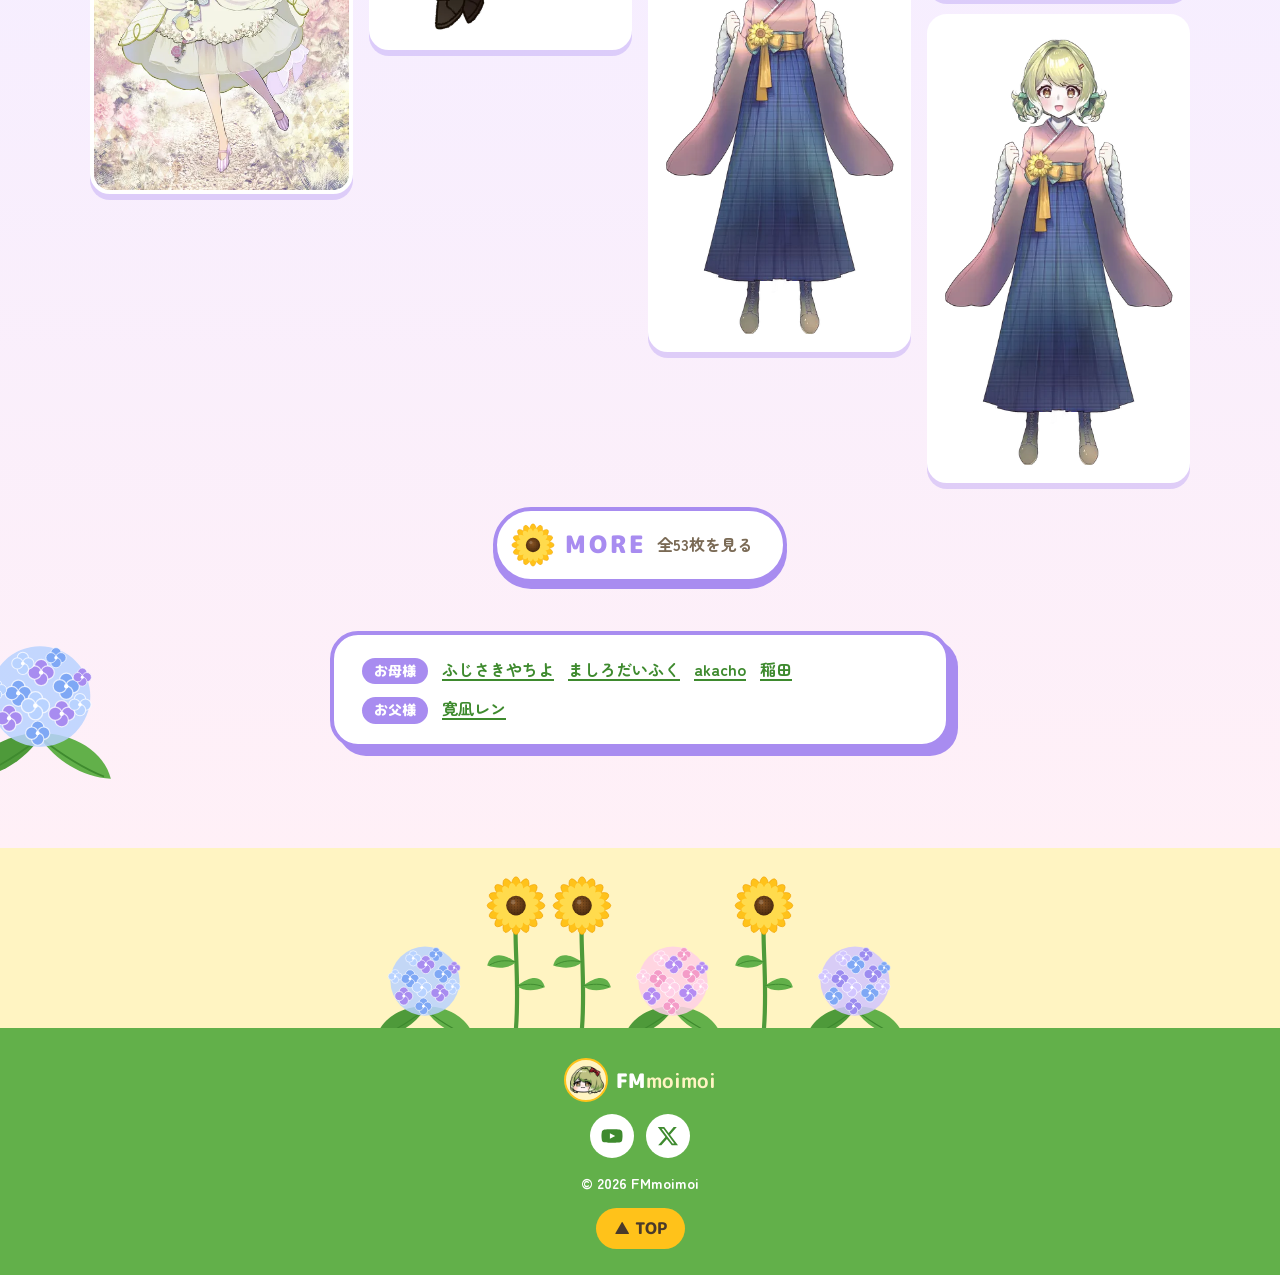
==== commit 586001c0: "FAのハッシュタグを青色に Co-Authored-By: Claude Opus 5.5 <noreply@anthropic.com>" ====
--- a/index.html
+++ b/index.html
@@ -129,7 +129,7 @@
             <li>🍙私と楽しもうね！</li>
             <li>🟢たくさん帰ってきてね</li>
             <li>🍙FN：もいもい親衛隊</li>
-            <li>🟢FA：#もいpic</li>
+            <li>🟢FA：<span class="hashtag">#もいpic</span></li>
           </ul>
         </div>
       </div>
--- a/css/style.css
+++ b/css/style.css
@@ -442,6 +442,8 @@
   padding: 0 4px 8px;
   border-bottom: 2px dotted #E8DFC8;
 }
+/* X のハッシュタグっぽく青くする */
+.hashtag { color: #1D9BF0; }
 
 /* お母様・お父様（ギャラリーのMOREの下） */
 .credit-card {
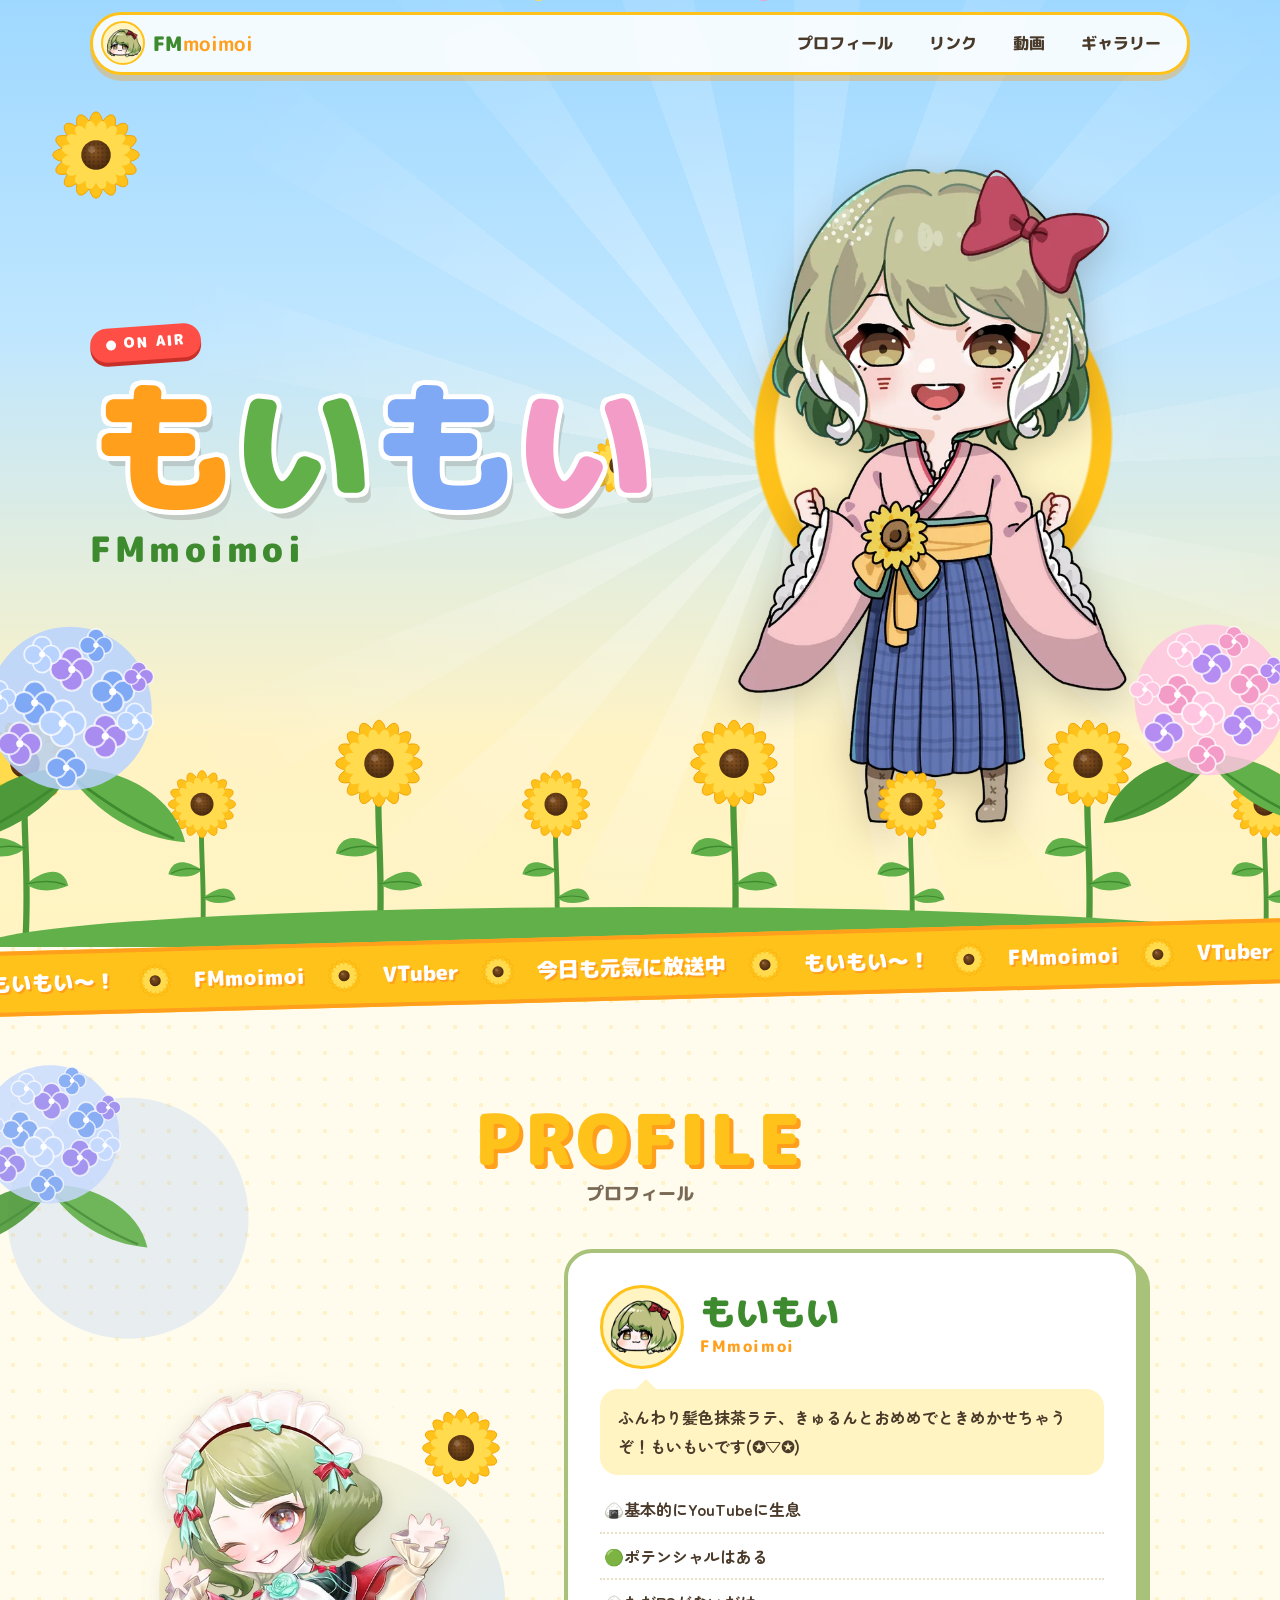
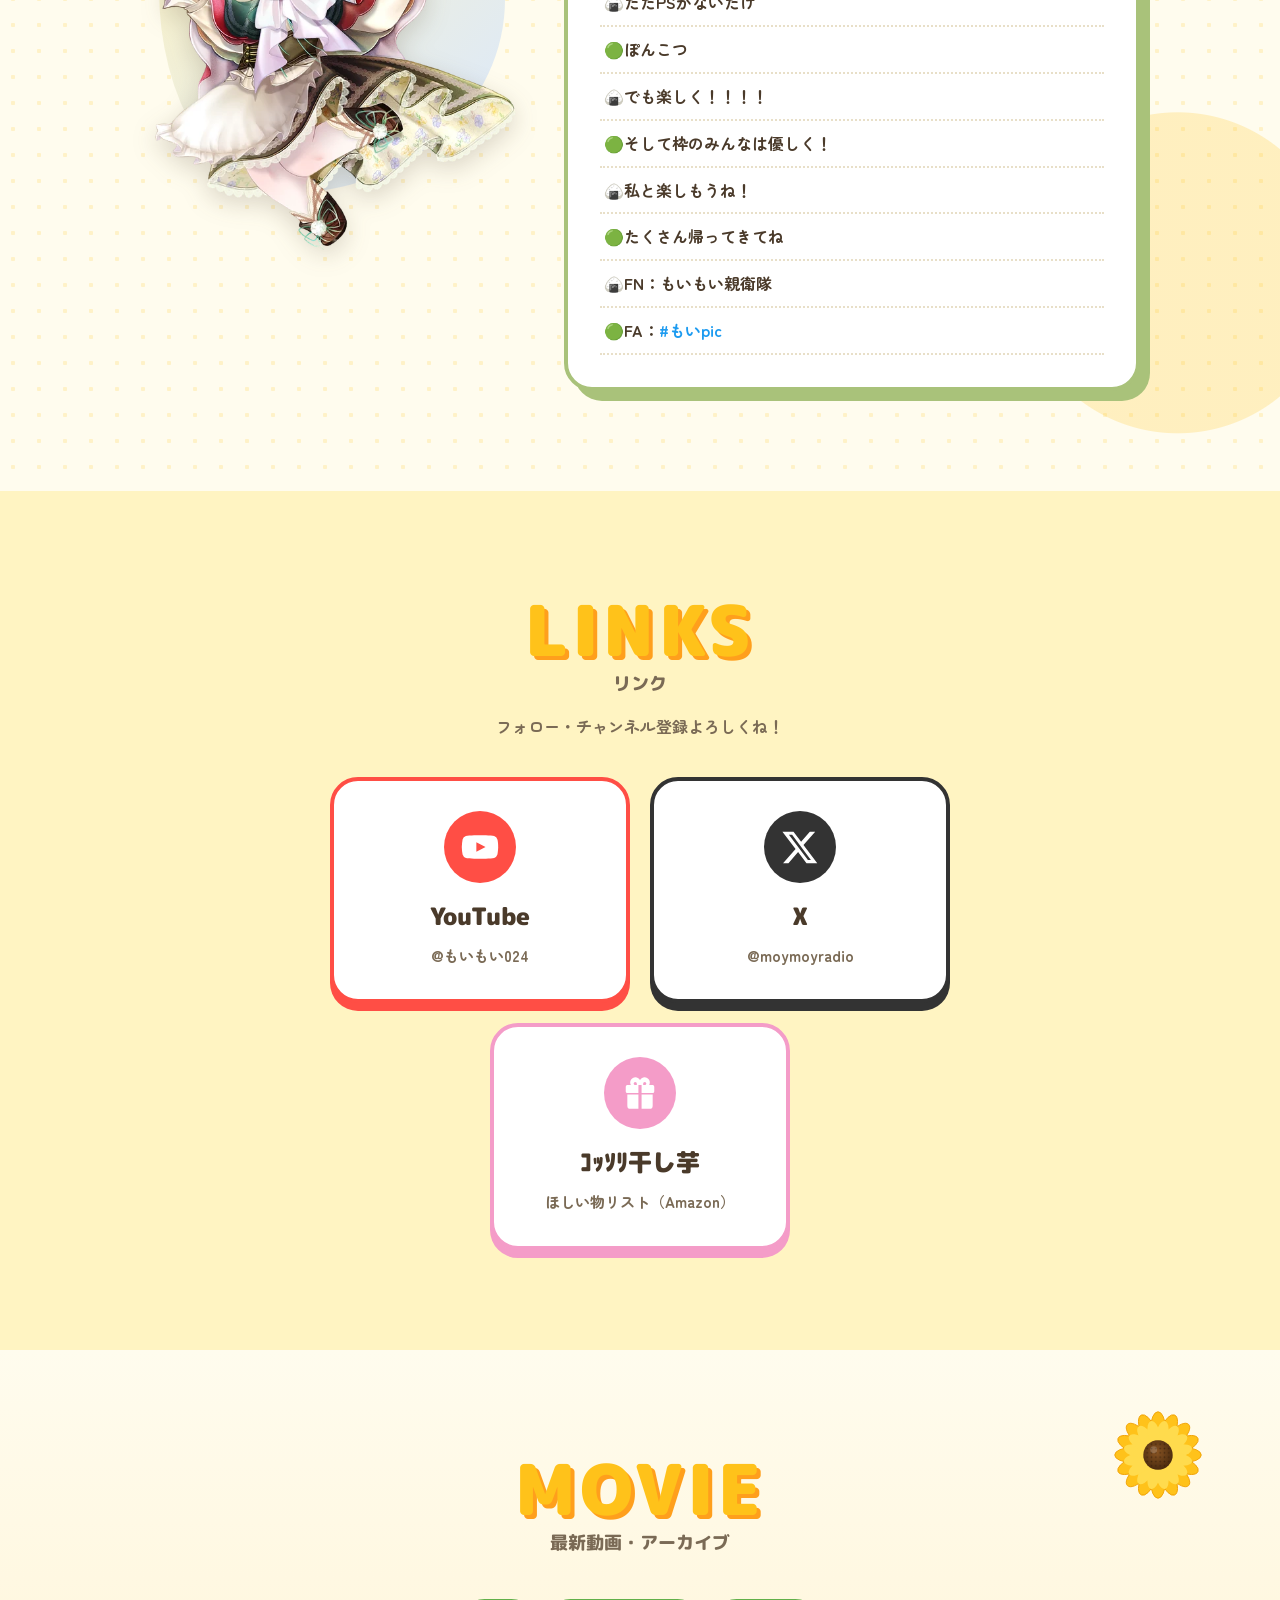
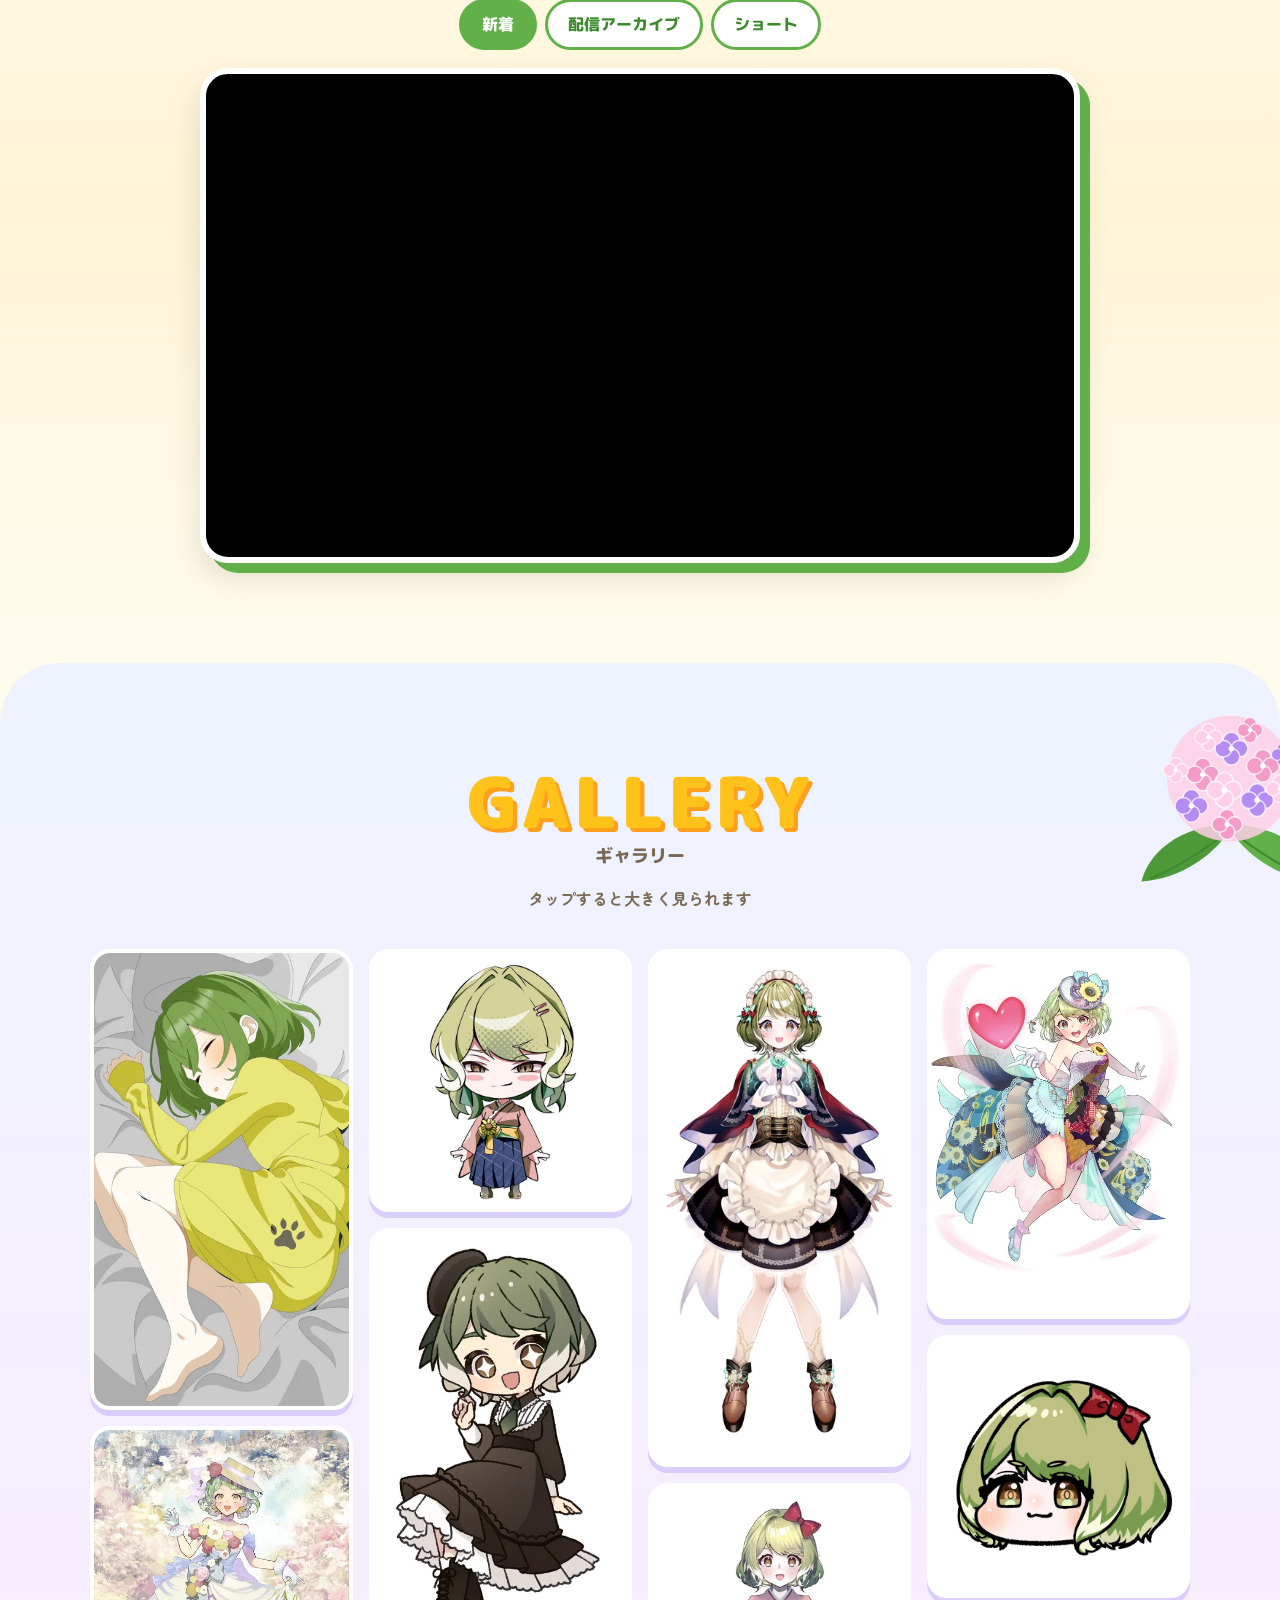
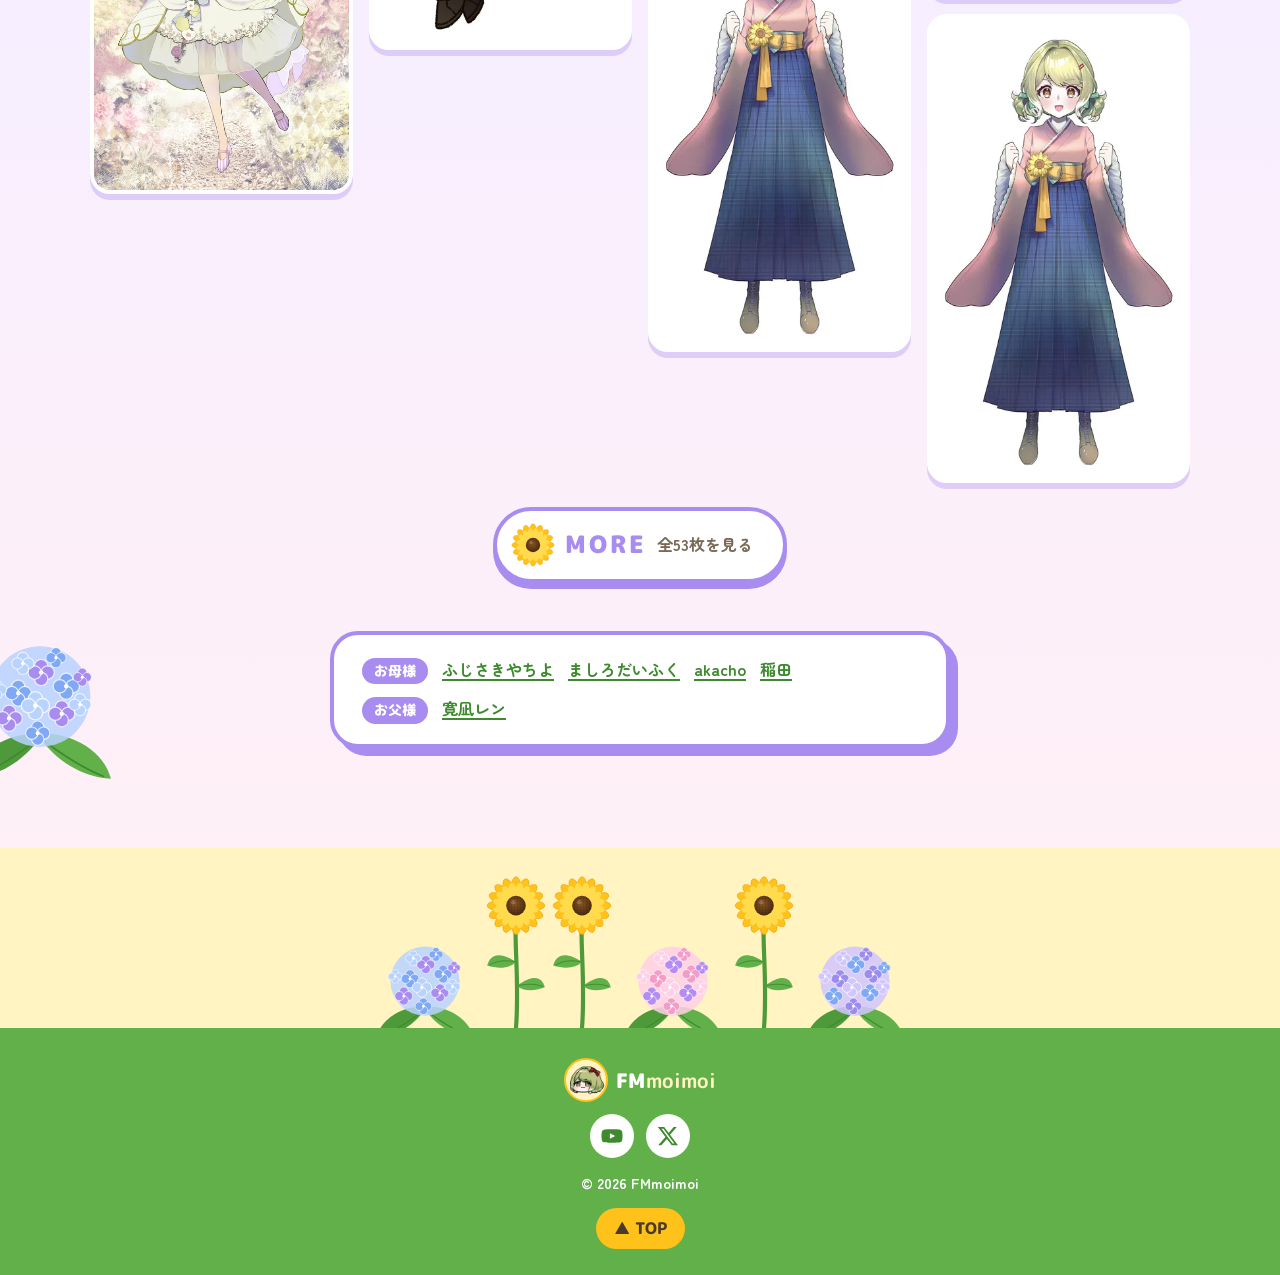
==== commit b2c4e562: "Xのリンクカードに画像を設定 Co-Authored-By: Claude Opus 5.5 <noreply@anthropic.com>" ====
--- a/index.html
+++ b/index.html
@@ -8,7 +8,12 @@
   <meta property="og:title" content="もいもい -FMmoimoi- 公式サイト">
   <meta property="og:description" content="VTuber もいもい（FMmoimoi）の公式サイト。">
   <meta property="og:type" content="website">
-  <meta property="og:image" content="images/top/sticker.webp">
+  <meta property="og:url" content="https://fmmoimoi.github.io/officialsite/">
+  <meta property="og:image" content="https://fmmoimoi.github.io/officialsite/images/top/ogp.jpg">
+  <meta property="og:image:width" content="1102">
+  <meta property="og:image:height" content="578">
+  <meta property="og:image:alt" content="もいもいのイラスト">
+  <meta name="twitter:card" content="summary_large_image">
   <meta name="theme-color" content="#FFC93C">
   <link rel="icon" type="image/png" href="images/moimoi_icon.png">
   <link rel="apple-touch-icon" href="images/moimoi_icon.png">
--- a/css/style.css
+++ b/css/style.css
@@ -46,6 +46,8 @@
 main { overflow-x: hidden; overflow-x: clip; }
 
 img { max-width: 100%; height: auto; display: block; }
+/* 画像の長押しメニュー（iPhone）・ドラッグ・選択をさせない（気軽な保存を防ぐ。完全には防げない） */
+img { -webkit-touch-callout: none; -webkit-user-drag: none; user-select: none; -webkit-user-select: none; }
 a { color: inherit; }
 button { font: inherit; color: inherit; cursor: pointer; }
 
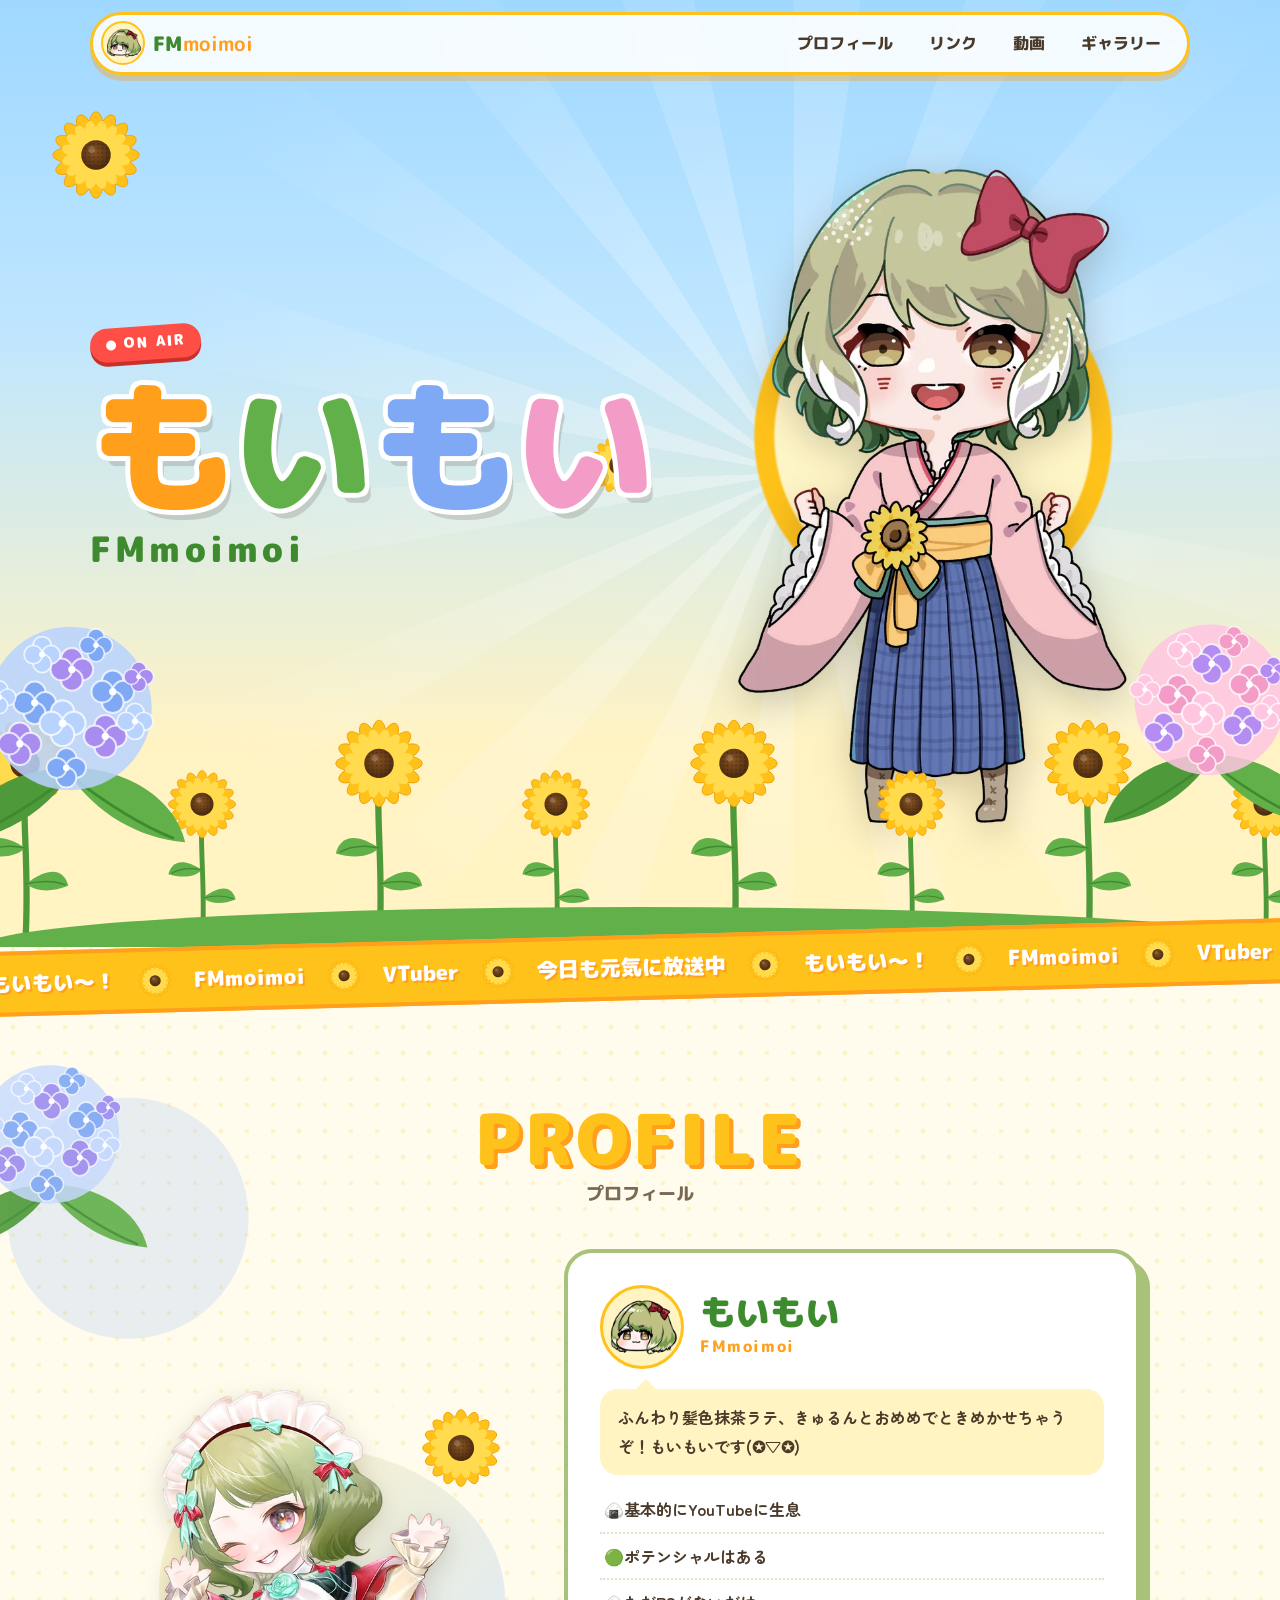
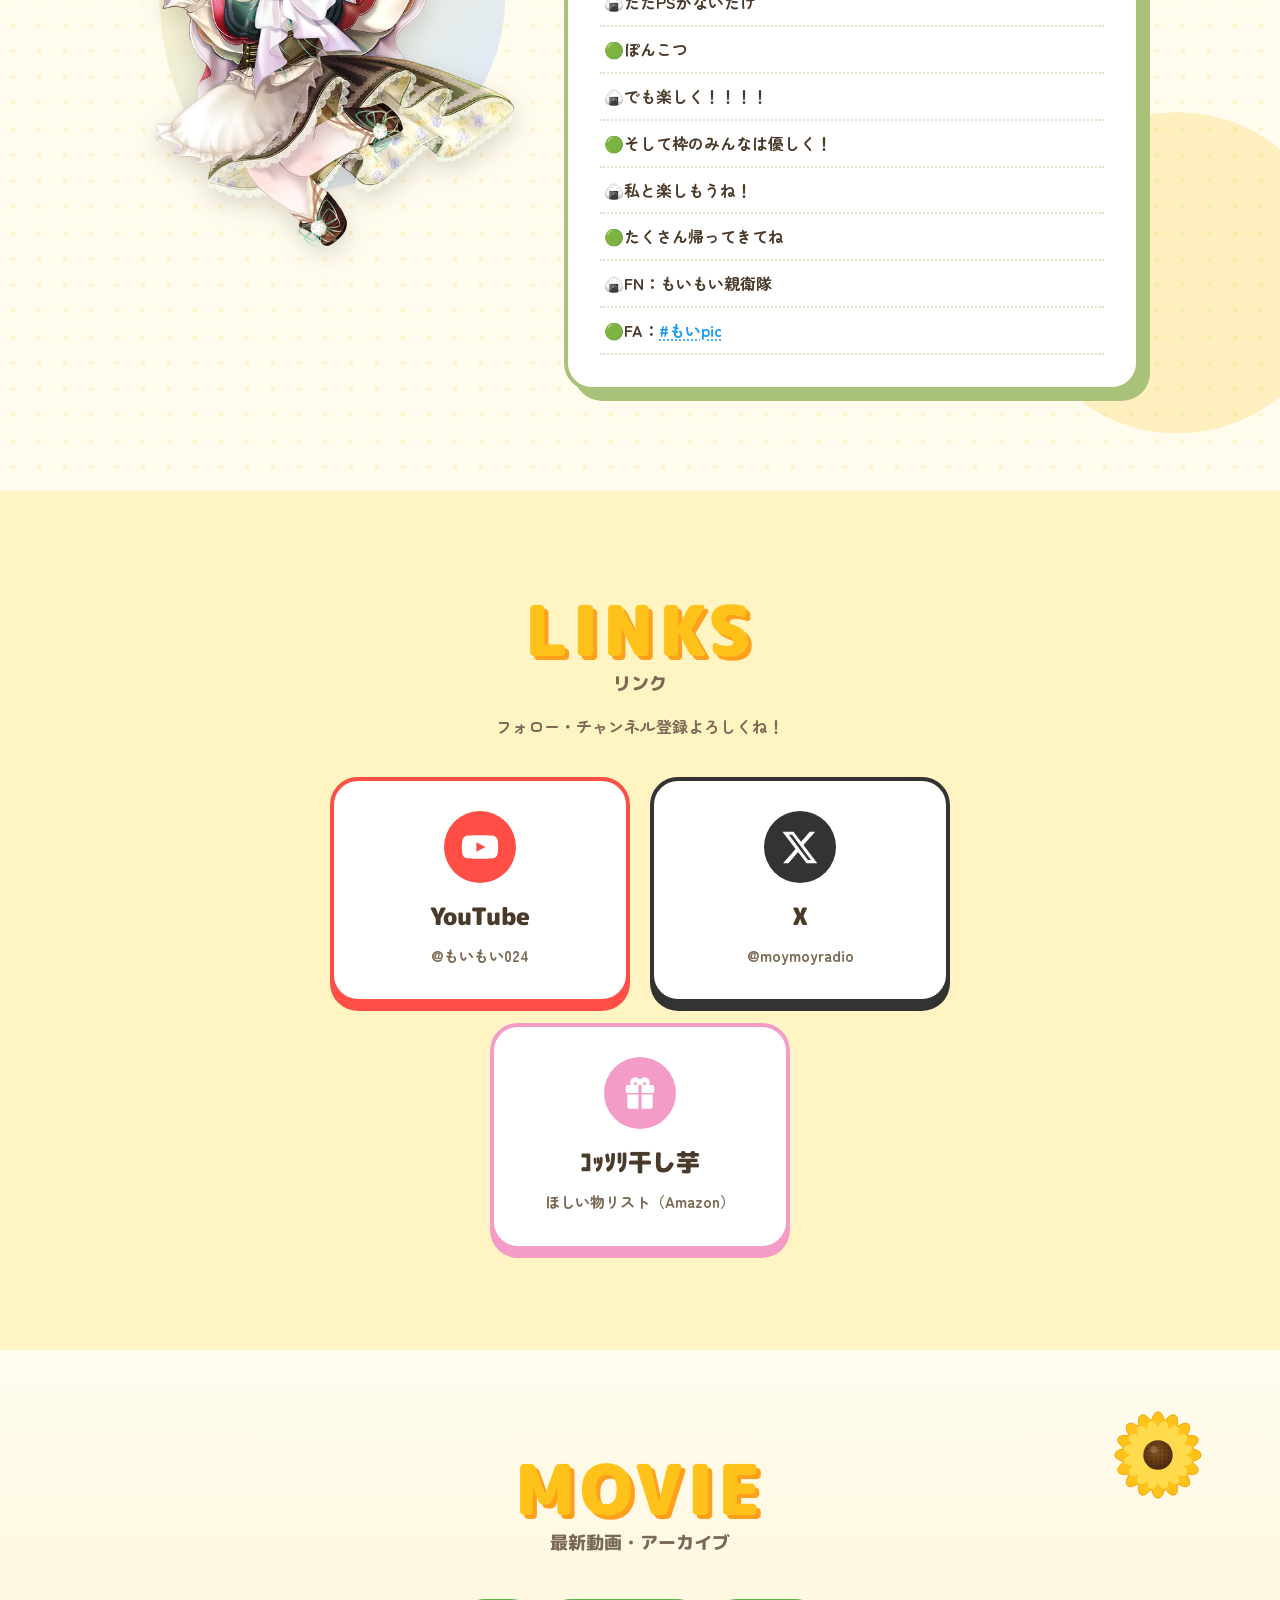
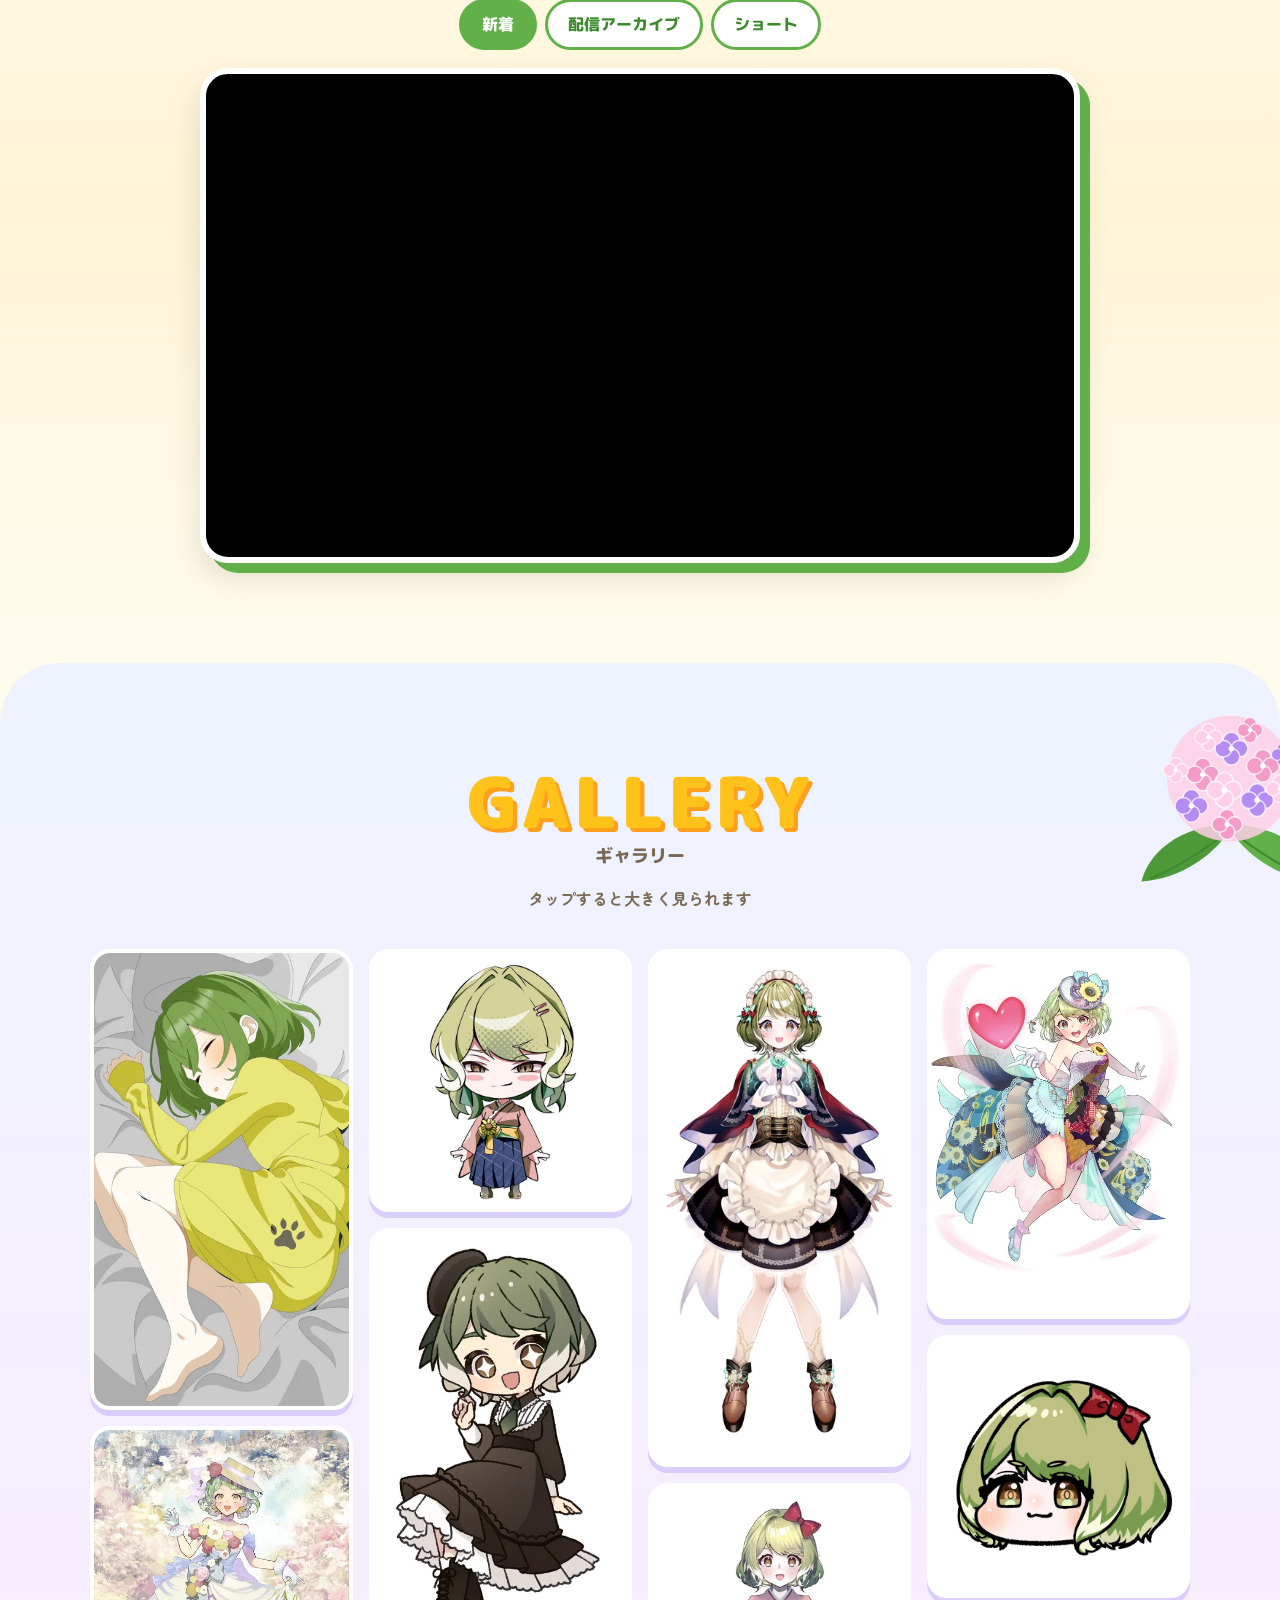
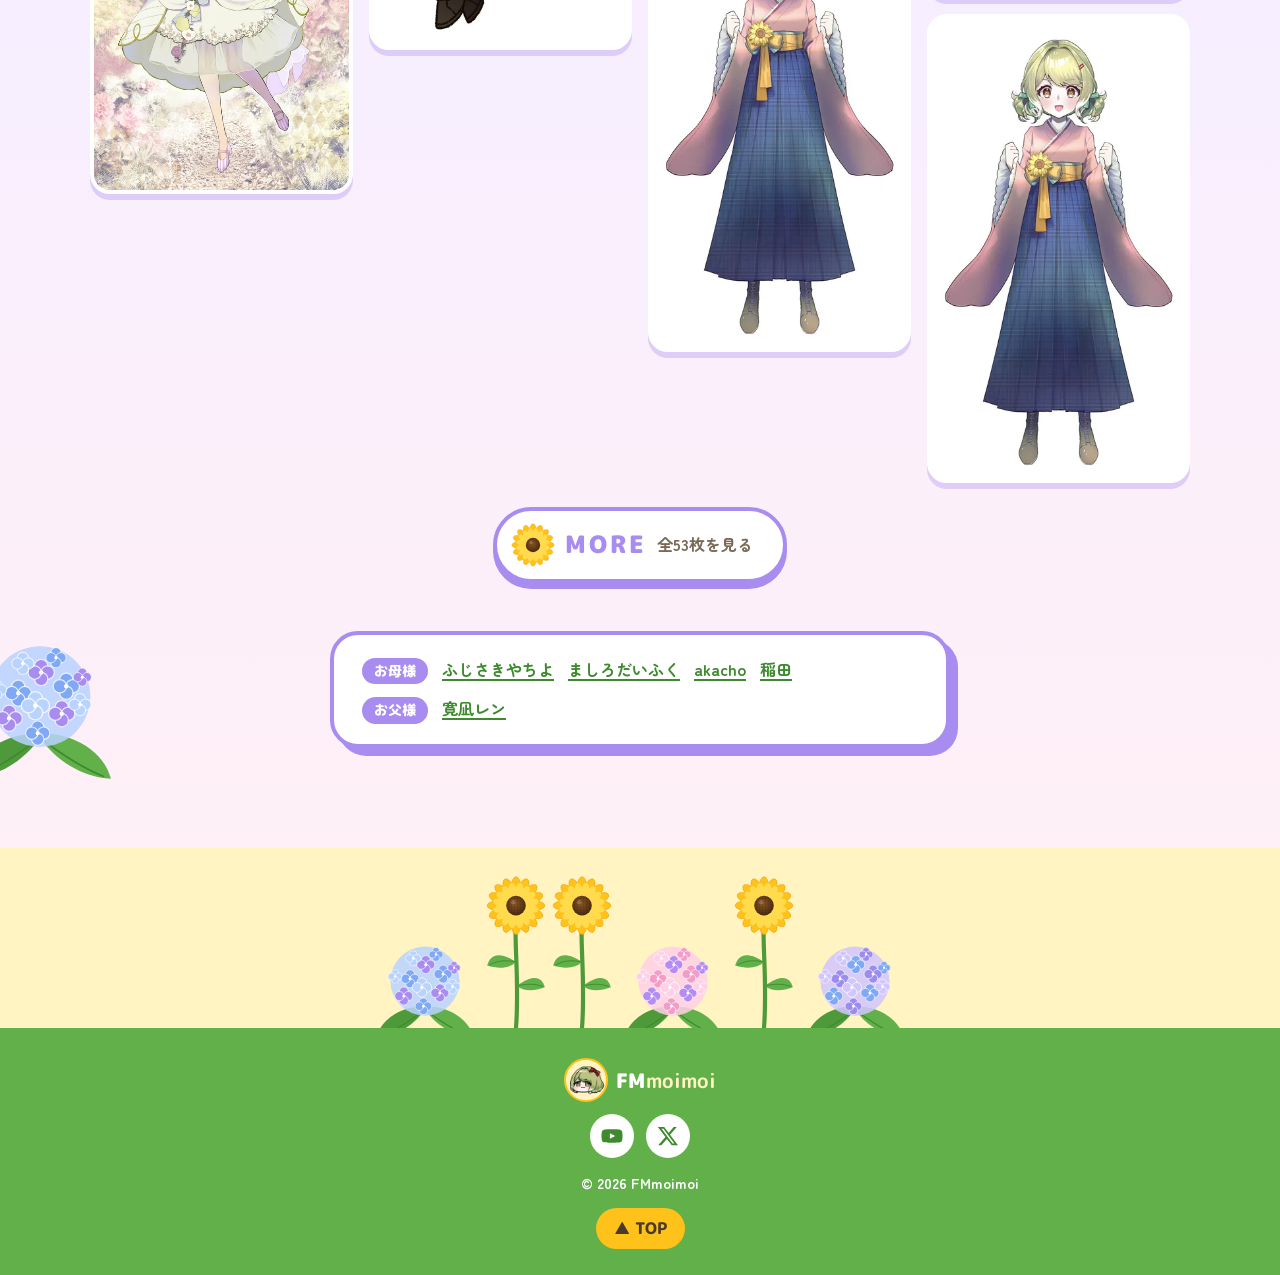
==== commit e4dc0dce: "#もいpicを押してコピーできるように Co-Authored-By: Claude Opus 5.5 <noreply@anthropic.com>" ====
--- a/index.html
+++ b/index.html
@@ -134,7 +134,7 @@
             <li>🍙私と楽しもうね！</li>
             <li>🟢たくさん帰ってきてね</li>
             <li>🍙FN：もいもい親衛隊</li>
-            <li>🟢FA：<span class="hashtag">#もいpic</span></li>
+            <li>🟢FA：<button class="hashtag" type="button" data-copy="#もいpic" title="押すとコピーできます">#もいpic</button></li>
           </ul>
         </div>
       </div>
--- a/css/style.css
+++ b/css/style.css
@@ -444,8 +444,18 @@
   padding: 0 4px 8px;
   border-bottom: 2px dotted #E8DFC8;
 }
-/* X のハッシュタグっぽく青くする */
-.hashtag { color: #1D9BF0; }
+/* X のハッシュタグっぽく青くする（押すとコピーできる） */
+.hashtag {
+  color: #1D9BF0;
+  background: none;
+  border: none;
+  padding: 0;
+  font-weight: inherit;
+  text-decoration: underline dotted;
+  text-underline-offset: 3px;
+}
+/* 押したあと少しのあいだ「コピーしました！」を横に出す */
+.hashtag.copied::after { content: "コピーしました！"; margin-left: 6px; color: var(--leaf-deep); font-size: .8em; }
 
 /* お母様・お父様（ギャラリーのMOREの下） */
 .credit-card {
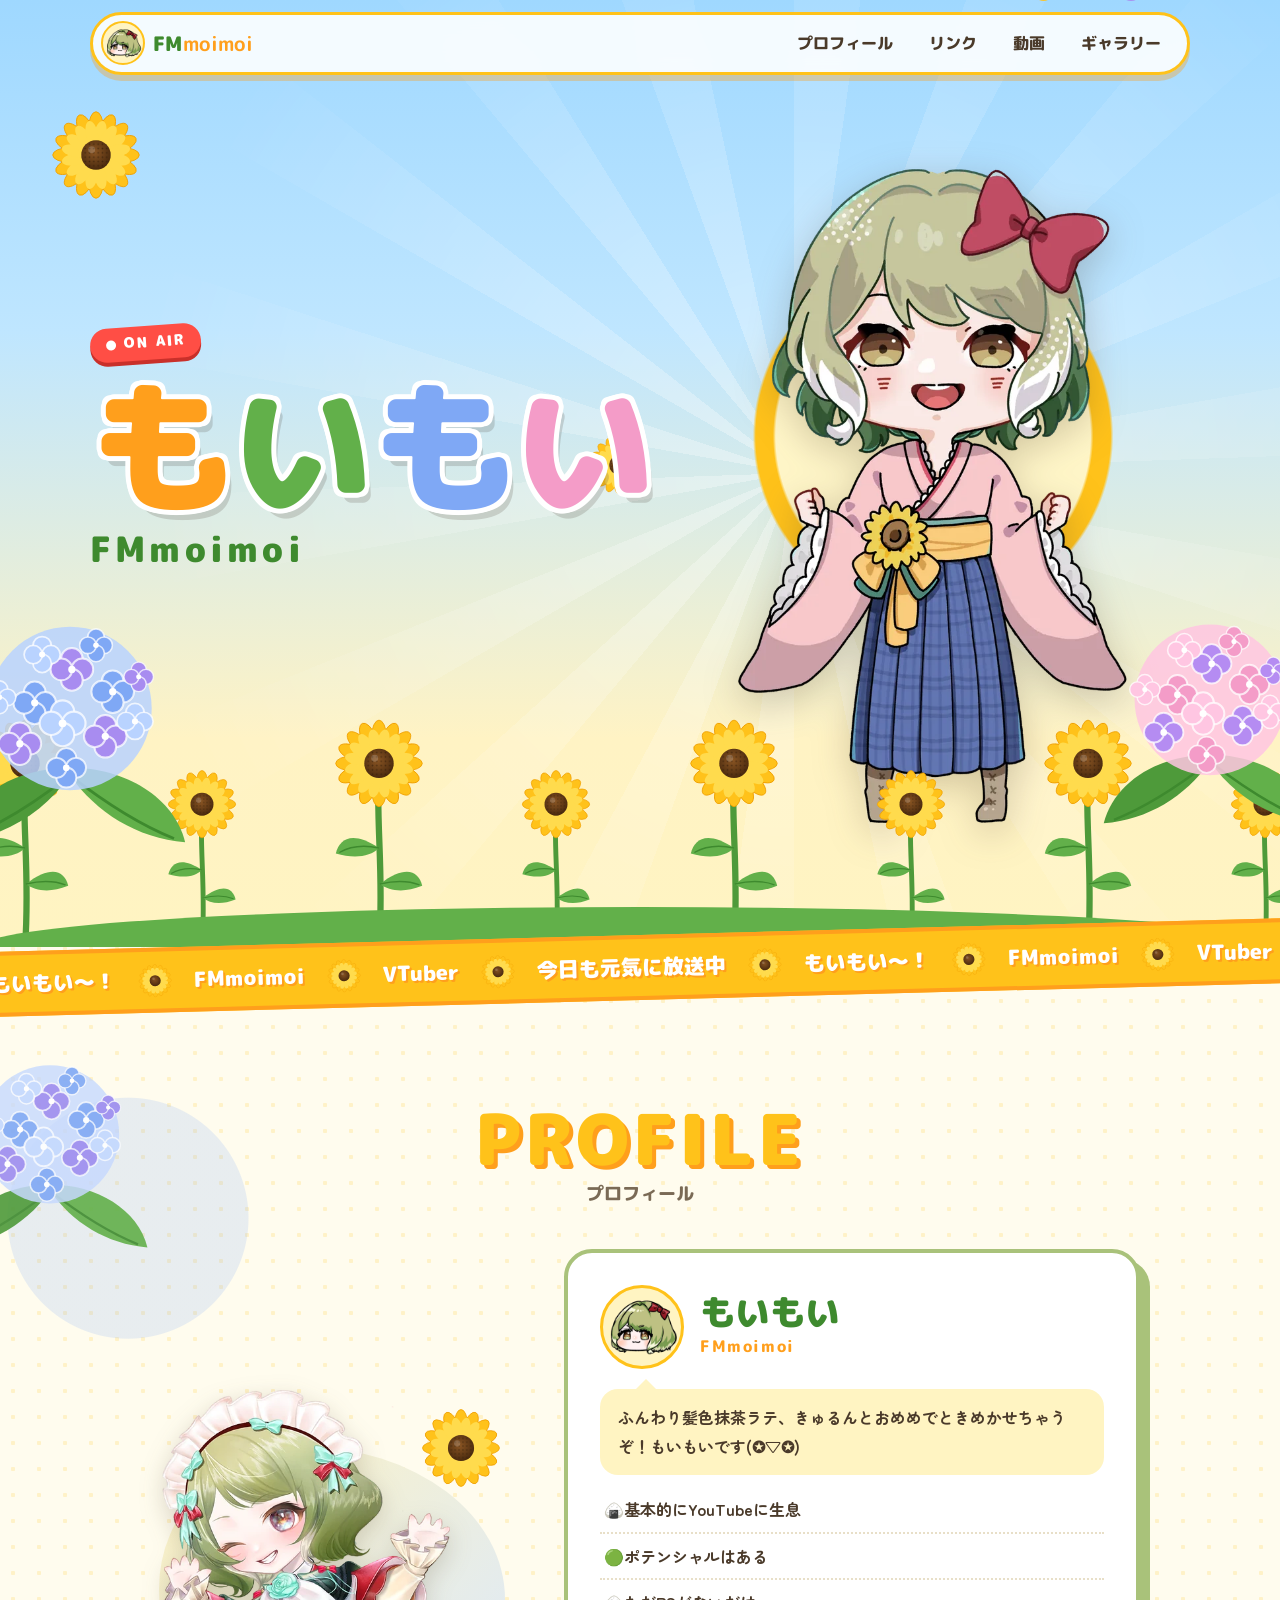
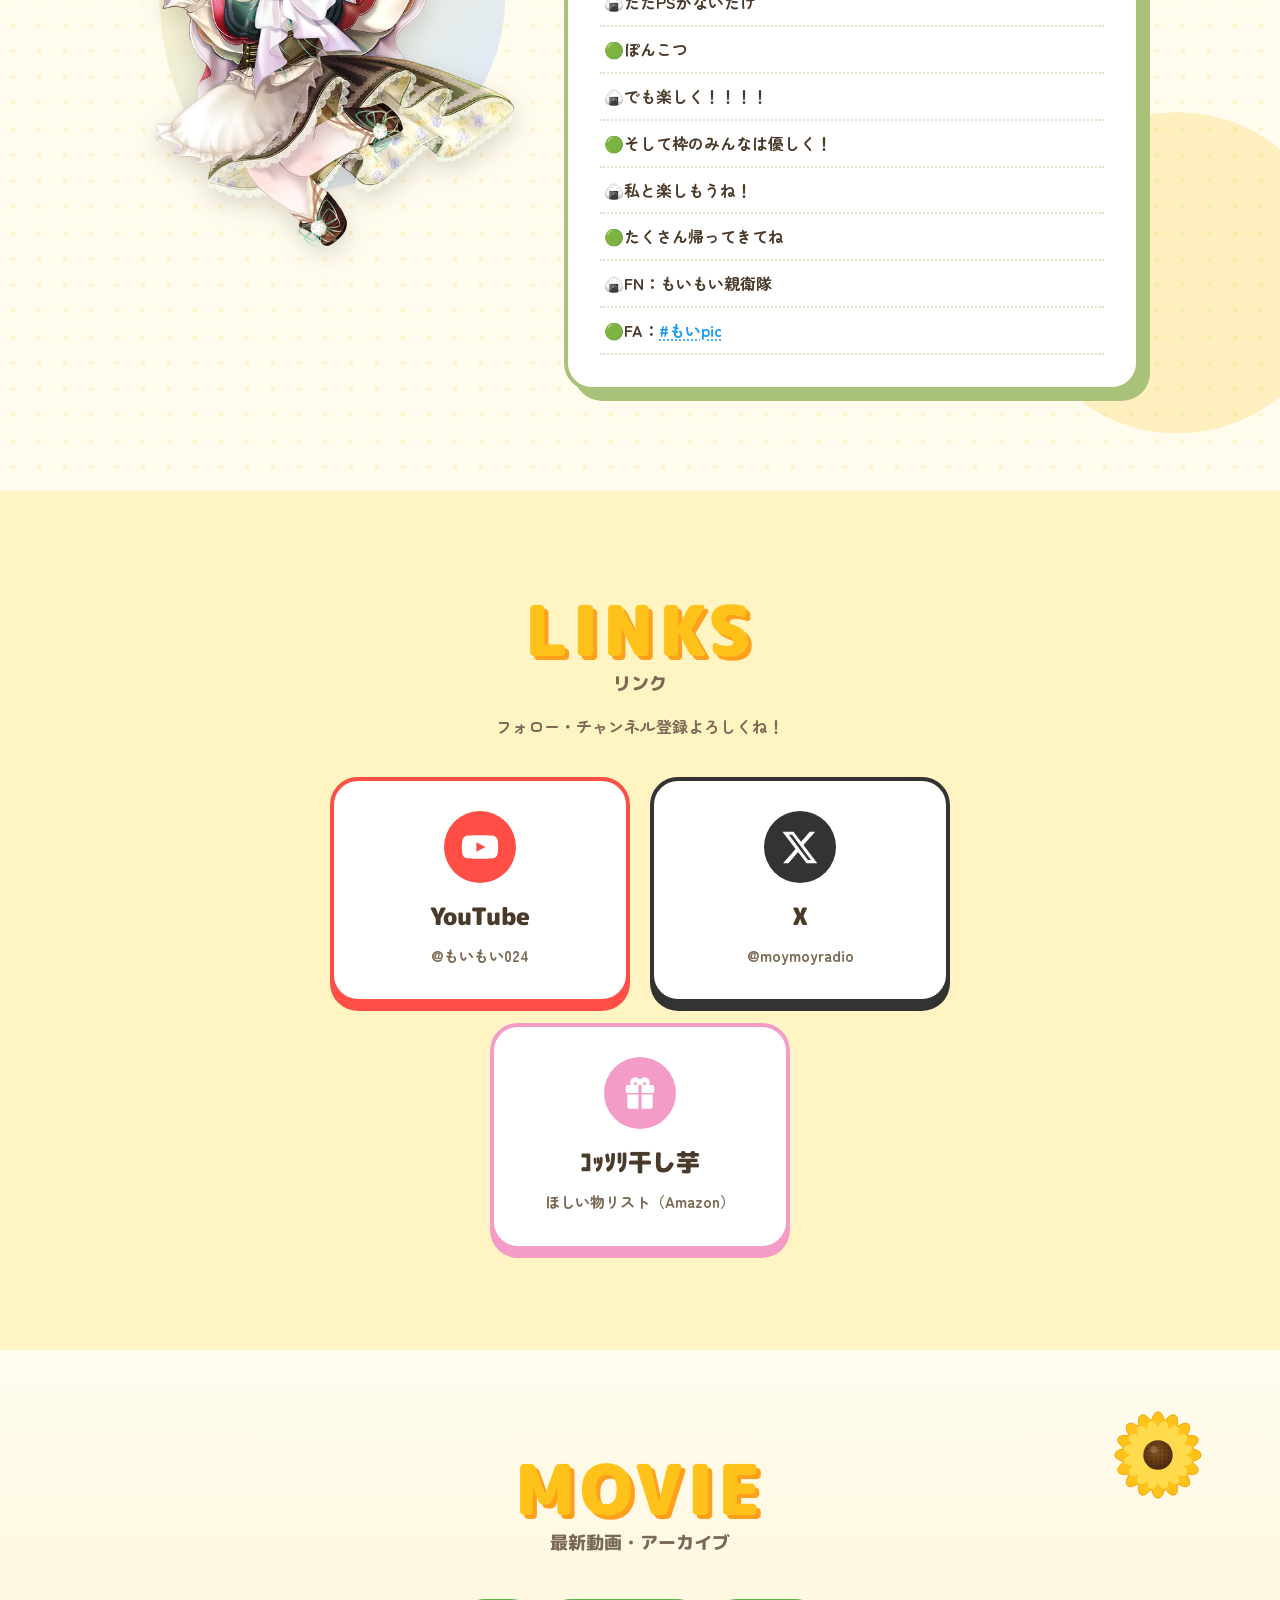
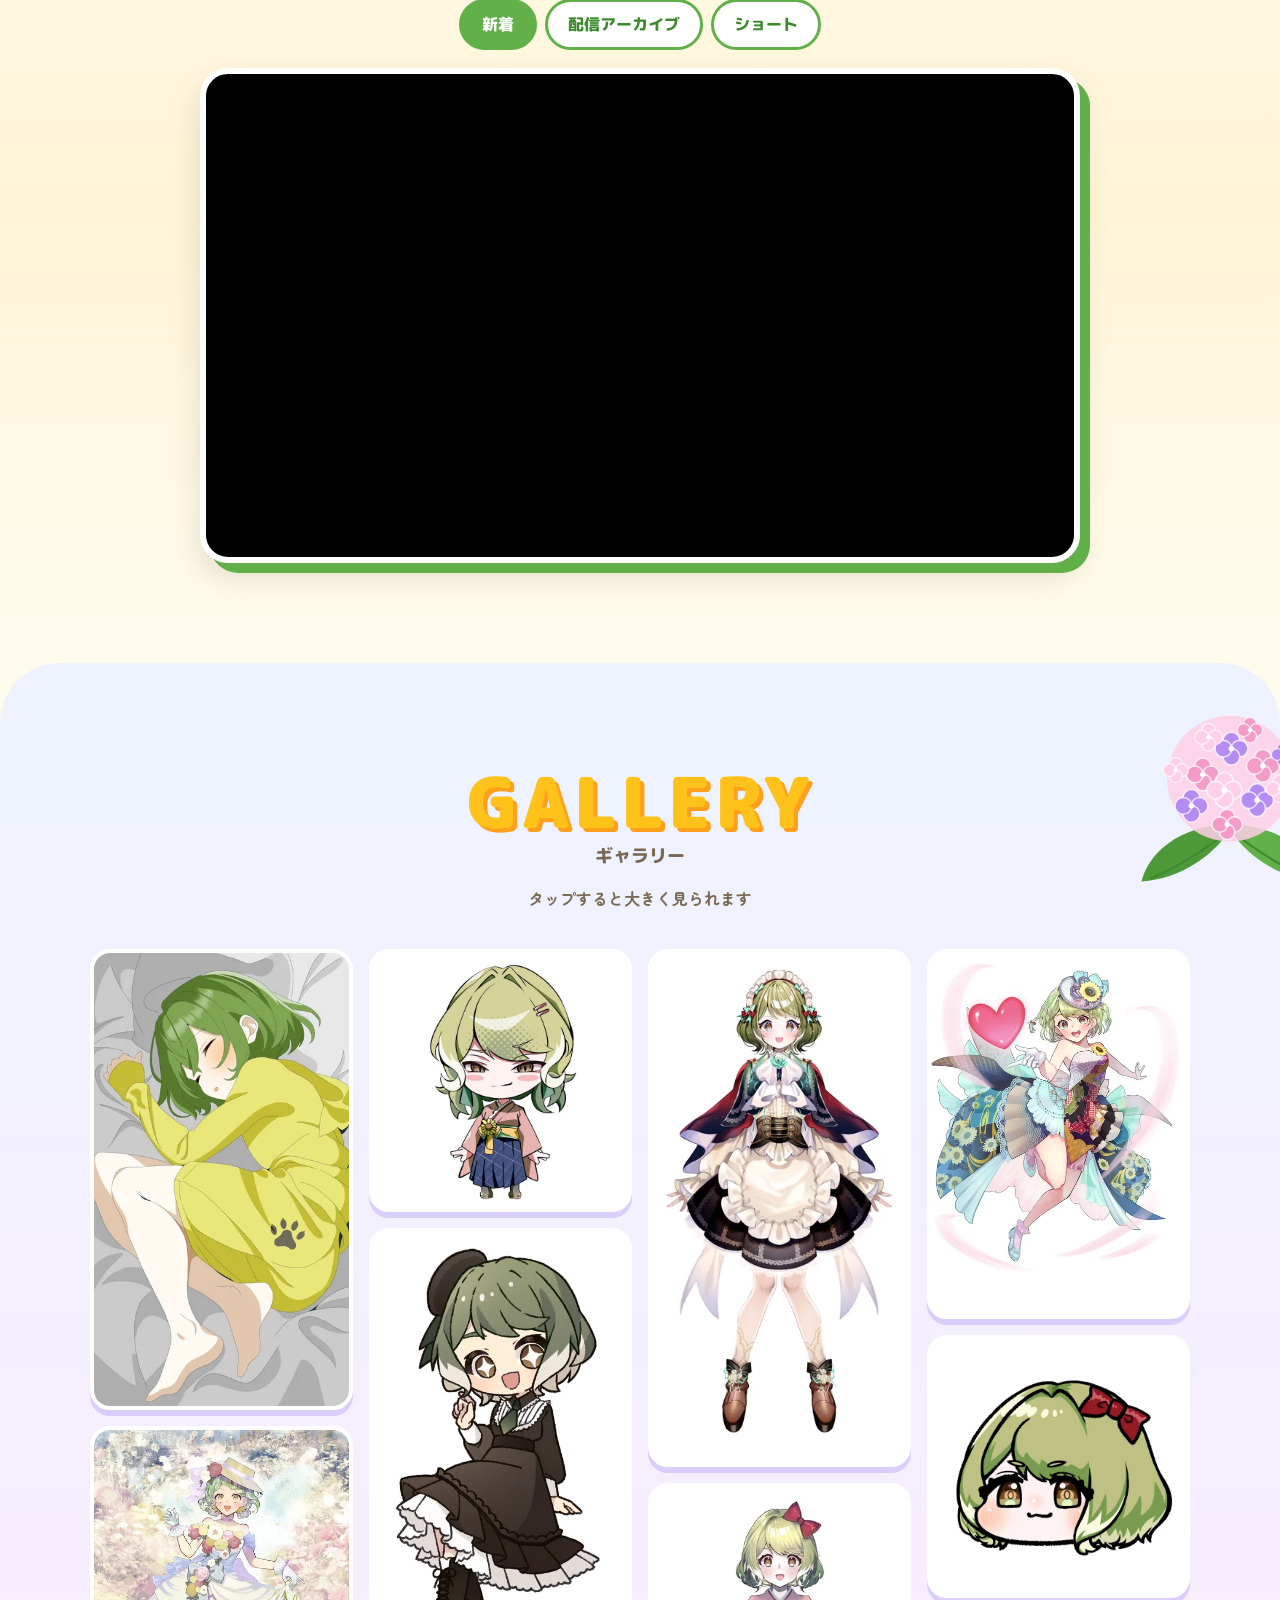
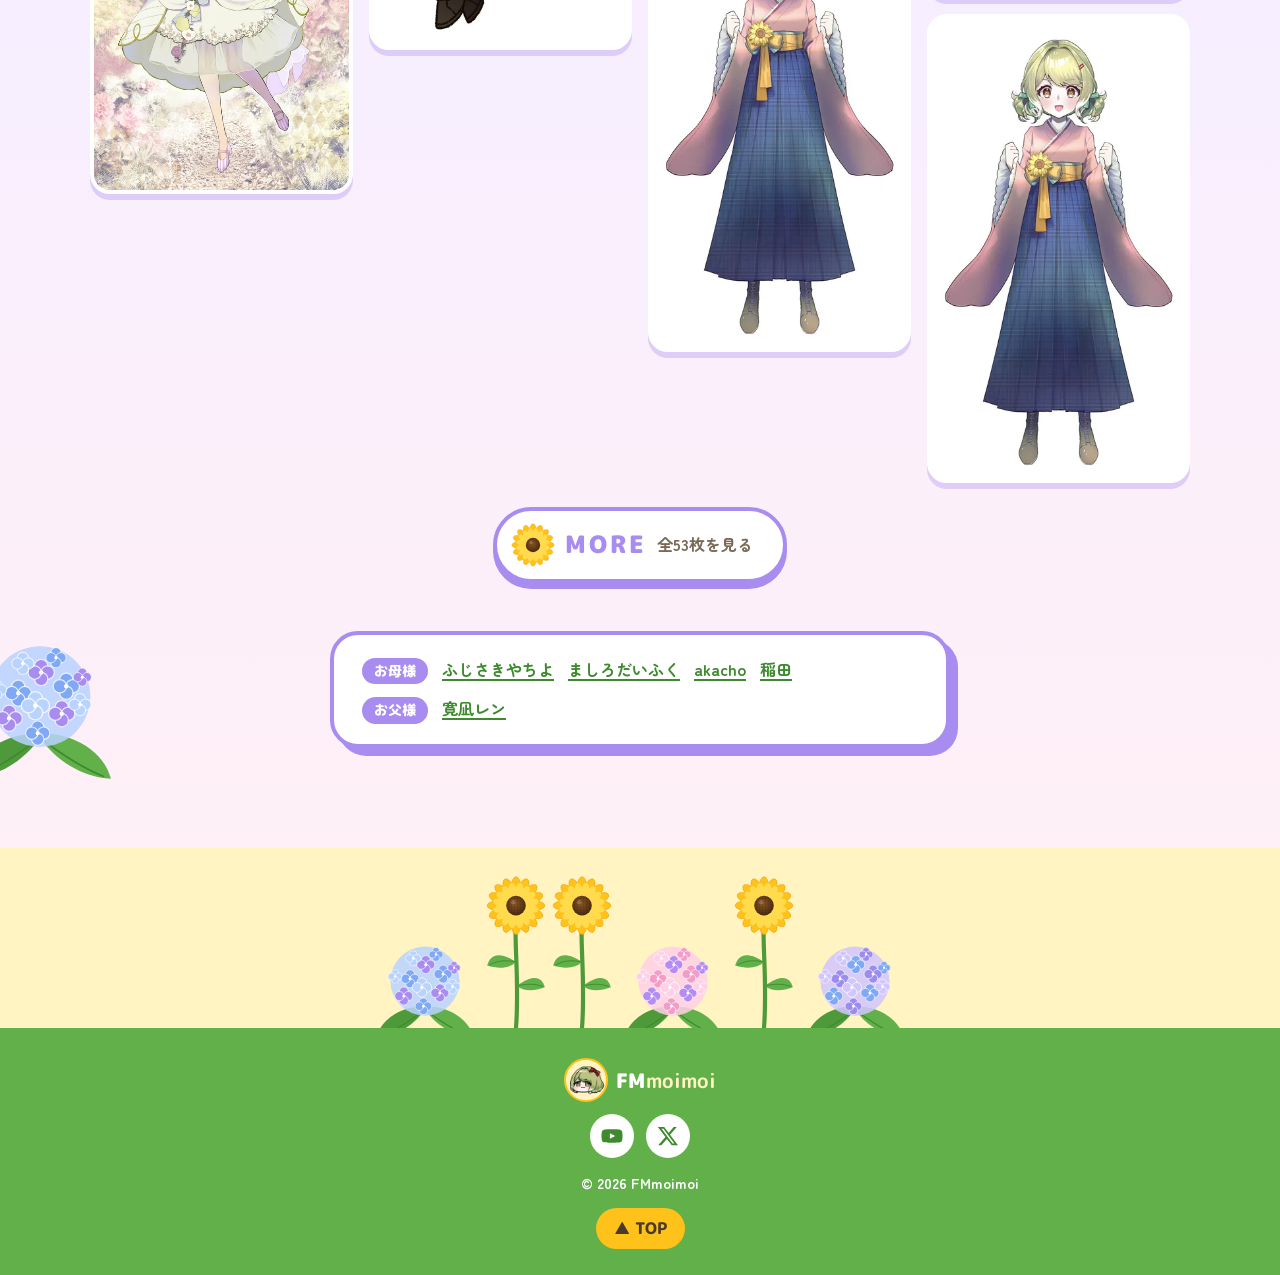
==== commit 17f76592: "スマホのタップ時のグレーを消し、CSS/JSの読み込みに番号を付ける Co-Authored-By: Claude Opus 5.5 <noreply@anthropic.com>" ====
--- a/index.html
+++ b/index.html
@@ -20,13 +20,14 @@
   <link rel="preconnect" href="https://fonts.googleapis.com">
   <link rel="preconnect" href="https://fonts.gstatic.com" crossorigin>
   <link href="https://fonts.googleapis.com/css2?family=M+PLUS+Rounded+1c:wght@500;800;900&family=Zen+Maru+Gothic:wght@500;700&display=swap" rel="stylesheet">
-  <link rel="stylesheet" href="css/style.css">
-  <script src="js/gallery-data.js" defer></script>
-  <script src="js/main.js" defer></script>
+  <!-- ?v= の番号は、CSSやJSを更新したら変える（ブラウザに古いファイルが残らないように） -->
+  <link rel="stylesheet" href="css/style.css?v=20261020b">
+  <script src="js/gallery-data.js?v=20261020b" defer></script>
+  <script src="js/main.js?v=20261020b" defer></script>
 </head>
 <body>
 
-  <script src="js/flowers.js"></script>
+  <script src="js/flowers.js?v=20261020b"></script>
 
   <!-- ===== ヘッダー ===== -->
   <header class="site-header">
--- a/css/style.css
+++ b/css/style.css
@@ -453,7 +453,12 @@
   font-weight: inherit;
   text-decoration: underline dotted;
   text-underline-offset: 3px;
-}
+  -webkit-appearance: none;
+  appearance: none;
+  -webkit-tap-highlight-color: transparent; /* スマホで押したときのグレーを出さない */
+}
+.hashtag:focus { outline: none; }
+.hashtag:focus-visible { outline: 2px solid #1D9BF0; outline-offset: 2px; border-radius: 4px; }
 /* 押したあと少しのあいだ「コピーしました！」を横に出す */
 .hashtag.copied::after { content: "コピーしました！"; margin-left: 6px; color: var(--leaf-deep); font-size: .8em; }
 
